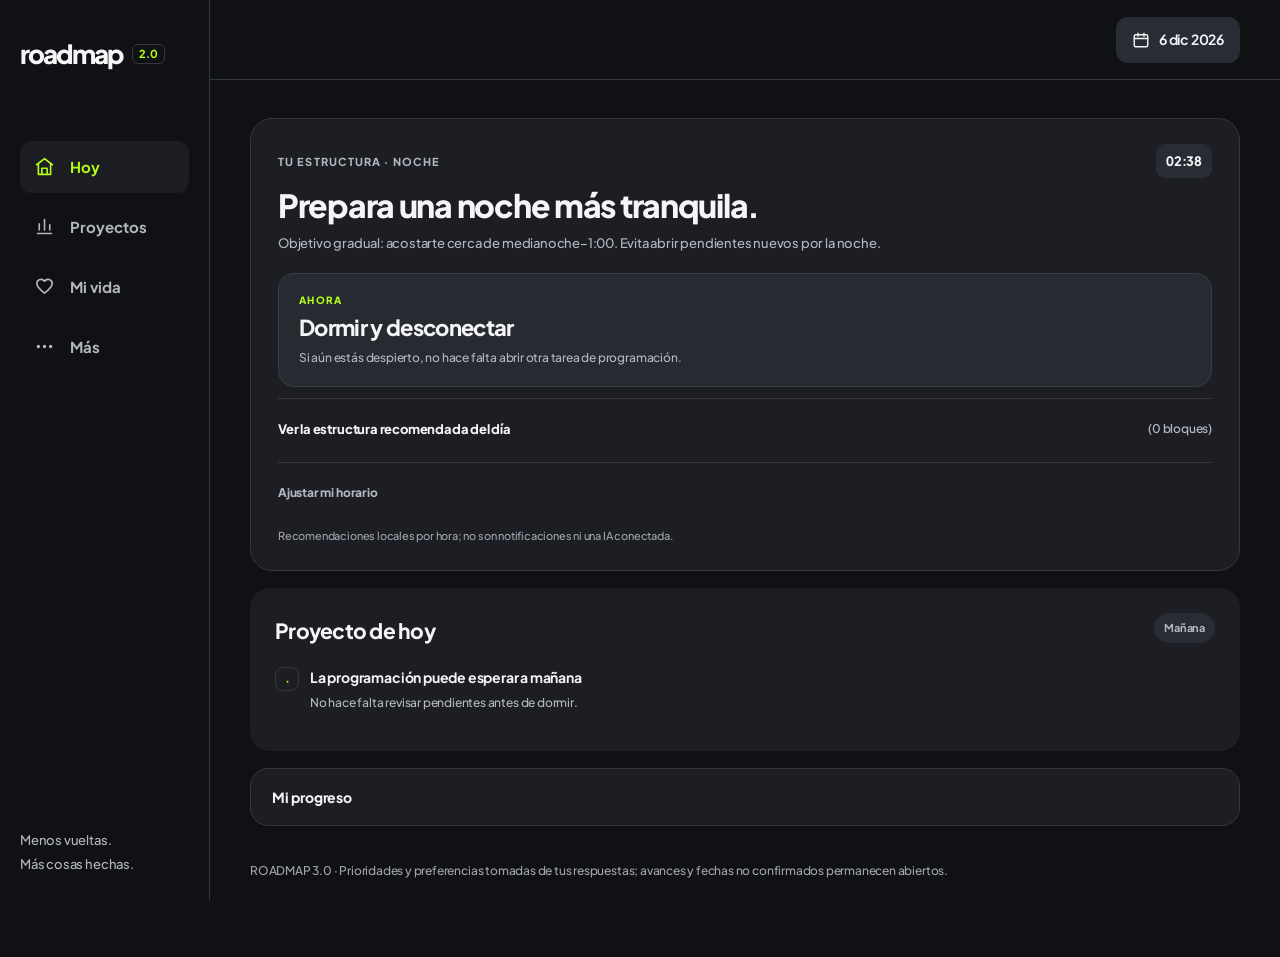
==== index.html @ c28f5650 "ROADMAP: simplificar Hoy a acción actual, un proyecto y progreso plegado" ====
<!doctype html><html lang="es"><head><meta charset="utf-8"><meta name="viewport" content="width=device-width,initial-scale=1,viewport-fit=cover"><meta name="theme-color" content="#101114"><title>ROADMAP · Mi centro de control</title>
<link rel="preconnect" href="https://fonts.googleapis.com"><link rel="preconnect" href="https://fonts.gstatic.com" crossorigin><link href="https://fonts.googleapis.com/css2?family=Plus+Jakarta+Sans:wght@400;500;600;700;800&display=swap" rel="stylesheet"><link rel="stylesheet" href="./roadmap-3.css?v=20261107-copyclean-v1"></head><body><aside class="roadmap-side">
 <div class="sidebrand"><span class="sidebrand-name">roadmap</span><span class="side-version">2.0</span></div>
 <p class="sidesub">Menos ruido. Más avance.</p>
 <nav class="side-nav" aria-label="Navegación principal"><button type="button" data-side-nav="hoy" class="active" aria-current="page"><svg class="roadmap-icon" viewBox="0 0 24 24" fill="none" stroke="currentColor" stroke-width="1.85" stroke-linecap="round" stroke-linejoin="round" aria-hidden="true" focusable="false"><path d="m3 10 9-7 9 7"/><path d="M5 9v12h14V9"/><path d="M9 21v-7h6v7"/></svg><span>Hoy</span></button><button type="button" data-side-nav="proyectos"><svg class="roadmap-icon" viewBox="0 0 24 24" fill="none" stroke="currentColor" stroke-width="1.85" stroke-linecap="round" stroke-linejoin="round" aria-hidden="true" focusable="false"><path d="M4 20h16"/><path d="M6 16V9M12 16V4M18 16v-6" stroke-linecap="round"/></svg><span>Proyectos</span></button><button type="button" data-side-nav="vida"><svg class="roadmap-icon" viewBox="0 0 24 24" fill="none" stroke="currentColor" stroke-width="1.85" stroke-linecap="round" stroke-linejoin="round" aria-hidden="true" focusable="false"><path d="M20.8 8.6c0 4.2-8.8 11-8.8 11s-8.8-6.8-8.8-11a4.8 4.8 0 0 1 8.8-2.6 4.8 4.8 0 0 1 8.8 2.6Z"/></svg><span>Mi vida</span></button><button type="button" data-side-nav="mas"><svg class="roadmap-icon" viewBox="0 0 24 24" fill="none" stroke="currentColor" stroke-width="1.85" stroke-linecap="round" stroke-linejoin="round" aria-hidden="true" focusable="false"><circle cx="5" cy="12" r="1"/><circle cx="12" cy="12" r="1"/><circle cx="19" cy="12" r="1"/></svg><span>Más</span></button></nav><p class="sidefoot">Menos vueltas.<br>Más cosas hechas.</p>
 </aside><main class="shell"><header class="top"><div class="brand"><span class="sidebrand-name">roadmap</span><span class="roadmap-brand-sub">2.0</span></div><span class="pill roadmap-date-pill"><svg class="roadmap-icon" viewBox="0 0 24 24" fill="none" stroke="currentColor" stroke-width="1.85" stroke-linecap="round" stroke-linejoin="round" aria-hidden="true"><rect x="3" y="5" width="18" height="16" rx="2"/><path d="M16 3v4M8 3v4M3 10h18"/></svg><span id="todayDate"></span></span></header><nav class="nav" id="tabs"><button class="active" data-tab="hoy">Hoy</button><button data-tab="semana">Semana</button><button data-tab="proyectos">Proyectos</button><button data-tab="vida">Vida personal</button><button data-tab="revision">Revisión</button><button data-tab="mas">Más</button></nav><section id="hoy">
 <div class="daily-overview hidden" aria-hidden="true"><h2 id="dayHeadline"></h2><p id="dayReason"></p></div>
 <section id="dayCoach" class="day-coach card" aria-label="Siguiente acción y horario recomendado" aria-live="polite">
  <div class="eyebrow">HOY</div>
 </section>
 <article class="card plan-panel home-work">
  <div class="plan-head"><h2>Proyecto de hoy</h2><span class="plan-count" id="workCount">1 tarea</span></div>
  <div id="priorityList"></div>
 </article>
 <div id="careList" class="hidden"></div>
 <details class="home-progress">
  <summary><span>Mi progreso</span></summary>
  <section id="lifeIndicatorsV2" class="rv2-kpis" aria-label="Anillos de progreso"></section>
 </details>
 <div id="quickTasks" class="hidden"></div><div id="stats" class="hidden"></div>
</section><section id="semana" class="hidden"><div class="section"><h2>Esta semana</h2><span class="pill">Plan orientativo, editable</span></div><details class="card weekly-calendar"><summary>Ver fechas de esta semana</summary><div class="weekdays" id="weekDays"></div><p class="mini muted">Fechas de referencia, no citas confirmadas.</p></details><div class="two" ><div class="card"><h3>Metas de la semana</h3><div id="weeklyTasks"></div></div><div class="card"><h3>Agenda base</h3><div class="focus"><h3>Al despertar</h3><p>Elegir 3 prioridades y revisar trabajo</p></div><div class="focus"><h3>Mañana</h3><p>Movimiento, comida y estudio cuando se pueda</p></div><div class="focus"><h3>Mediodía / noche</h3><p>Bloques de trabajo creativo y técnico</p></div><div class="focus"><h3>Domingo</h3><p>Revisión semanal y compras</p></div></div></div></section><section id="proyectos" class="hidden">
 <div class="section roadmap-project-heading">
  <div><h1>Mis proyectos</h1><p>Dos proyectos prioritarios primero; el resto está en espera.</p></div>
  <input id="filter" class="input search" placeholder="Buscar tarea..." aria-label="Buscar en proyectos">
 </div>
 <div id="projects"></div>
 </section><section id="vida" class="hidden">
<header class="screen-heading"><div class="eyebrow">MI VIDA</div><h1>Lo que también importa.</h1><p>Salud, vínculos y metas, sin convertir todo en una lista de obligaciones.</p></header>
<div class="life-simple">
 <article class="card"><span class="life-dot dot-health"></span><h2>Salud</h2><p>Alimentación, movimiento y descanso.</p></article>
 <article class="card"><span class="life-dot dot-connections"></span><h2>Vínculos</h2><p>Momentos con las personas que te importan.</p></article>
 <article class="card"><span class="life-dot dot-goals"></span><h2>Objetivos</h2><p>Escritura, aprendizaje y estabilidad personal.</p></article>
</div>
<div id="lifeCards" class="hidden"></div>
<details class="card life-full"><summary>Ver mi lista completa de hábitos</summary><div id="lifeTasks"></div></details>
</section><section id="mas" class="hidden" aria-label="Más opciones">
  <header class="roadmap-more-head"><div class="eyebrow">MÁS OPCIONES</div><h1>Todo lo demás, cuando lo necesites.</h1><p>Tu semana, notas y respaldo, sin llenar la portada de botones.</p></header>
  <div class="roadmap-more-grid">
    <button type="button" class="roadmap-more-tile" data-side-nav="semana">
      <svg class="roadmap-icon" viewBox="0 0 24 24" fill="none" stroke="currentColor" stroke-width="1.85" stroke-linecap="round" stroke-linejoin="round" aria-hidden="true" focusable="false"><rect x="3" y="5" width="18" height="16" rx="2"/><path d="M16 3v4M8 3v4M3 10h18"/><path d="m9 15 2 2 4-4"/></svg>
      <span><strong>Esta semana</strong><small>Objetivos, calendario y organización semanal</small></span>
      <svg class="roadmap-icon roadmap-more-arrow" viewBox="0 0 24 24" fill="none" stroke="currentColor" stroke-width="1.85" stroke-linecap="round" stroke-linejoin="round" aria-hidden="true"><path d="m9 18 6-6-6-6"/></svg>
    </button>
    <button type="button" class="roadmap-more-tile" data-side-nav="revision">
      <svg class="roadmap-icon" viewBox="0 0 24 24" fill="none" stroke="currentColor" stroke-width="1.85" stroke-linecap="round" stroke-linejoin="round" aria-hidden="true" focusable="false"><rect x="4" y="3" width="16" height="18" rx="2"/><path d="M8 8h8M8 12h8M8 16h5"/></svg>
      <span><strong>Revisión y respaldo</strong><small>Notas, reporte y copia de tus avances</small></span>
      <svg class="roadmap-icon roadmap-more-arrow" viewBox="0 0 24 24" fill="none" stroke="currentColor" stroke-width="1.85" stroke-linecap="round" stroke-linejoin="round" aria-hidden="true"><path d="m9 18 6-6-6-6"/></svg>
    </button>
  </div>
 <details class="card checkin-panel roadmap-routine" aria-labelledby="routineTitle"><summary><svg class="roadmap-icon" viewBox="0 0 24 24" fill="none" stroke="currentColor" stroke-width="1.85" stroke-linecap="round" stroke-linejoin="round" aria-hidden="true" focusable="false"><rect x="3" y="5" width="18" height="16" rx="2"/><path d="M16 3v4M8 3v4M3 10h18"/><path d="m9 15 2 2 4-4"/></svg><span>Tu guía diaria</span><small>Ver más</small></summary><div class="roadmap-routine-content">
  <div class="eyebrow">UN RITMO QUE SÍ SE PUEDA SOSTENER</div>
  <h2 id="routineTitle" >Primero tú. Después los proyectos.</h2>
  <div class="routine-line"><strong>Al comenzar el día</strong><span>Desayunar y hacer algo de movimiento antes de abrir la computadora.</span></div>
  <div class="routine-line"><strong>Durante el día</strong><span>Avanzar en una o dos tareas importantes y asegurar la siguiente comida.</span></div>
  <div class="routine-line"><strong>Antes de dormir</strong><span>Leer un poco, preparar el día siguiente y desconectarte.</span></div>
  <p class="micro-status">Si te levantaste tarde, ajustamos el plan. No necesitas compensar todas las horas perdidas.</p>
 </div></details></section><section id="revision" class="hidden"><div class="section"><h2>Revisión y ajustes</h2></div><div class="two"><div class="card"><h3>Check-in diario</h3><p class="mini muted">Anota qué avanzó, qué se bloqueó y qué cambia mañana. Puedes copiar el resumen y pegarlo en ChatGPT para replanear.</p><textarea id="dailyNote" class="input textarea" placeholder="Hoy avancé... / Mañana necesito..." aria-label="Nota diaria"></textarea><div class="review-actions"><button class="btn" id="copy">Copiar reporte</button><button class="btn alt" id="export">Exportar respaldo JSON</button><button class="btn ghost" id="importBackup" type="button">Importar respaldo</button><input id="backupFile" type="file" accept=".json,application/json" hidden></div><p id="copyStatus" class="mini muted" role="status"></p><p id="backupStatus" class="mini muted" role="status"></p></div><div class="card"><h3>Cómo trabajaremos</h3><p class="mini">Diario: tres prioridades. Cada 3 días: preguntas de seguimiento (cuando conversemos). Domingo: revisión semanal. Cada 15 días: revisar metas grandes.</p><div class="note">Este archivo guarda tus checks y notas en el navegador del dispositivo. No sincroniza automáticamente con ChatGPT ni con otros equipos.</div></div></div><details class="card"><summary>Notas históricas y datos por aclarar</summary><p class="mini muted">Estas notas son referencias, no tareas terminadas.</p><div id="unknowns"></div></details><div class="section"><h2>Datos y privacidad</h2></div><div class="card"><p class="mini">Si publicas este HTML en GitHub Pages, el código y las tareas iniciales pueden ser públicos. No coloques montos privados, datos de clientes ni contraseñas en el archivo publicado. Las notas locales se quedan en este navegador, salvo que las exportes o compartas.</p><button class="btn ghost" id="reset">Borrar mis checks y notas locales</button></div></section><div class="footer">ROADMAP 3.0 · Prioridades y preferencias tomadas de tus respuestas; avances y fechas no confirmados permanecen abiertos.</div></main><nav class="roadmap-bottom" aria-label="Navegación móvil"><button type="button" data-side-nav="hoy" class="active" aria-current="page"><svg class="roadmap-icon" viewBox="0 0 24 24" fill="none" stroke="currentColor" stroke-width="1.85" stroke-linecap="round" stroke-linejoin="round" aria-hidden="true" focusable="false"><path d="m3 10 9-7 9 7"/><path d="M5 9v12h14V9"/><path d="M9 21v-7h6v7"/></svg><span>Hoy</span></button><button type="button" data-side-nav="proyectos"><svg class="roadmap-icon" viewBox="0 0 24 24" fill="none" stroke="currentColor" stroke-width="1.85" stroke-linecap="round" stroke-linejoin="round" aria-hidden="true" focusable="false"><path d="M4 20h16"/><path d="M6 16V9M12 16V4M18 16v-6" stroke-linecap="round"/></svg><span>Proyectos</span></button><button type="button" data-side-nav="vida"><svg class="roadmap-icon" viewBox="0 0 24 24" fill="none" stroke="currentColor" stroke-width="1.85" stroke-linecap="round" stroke-linejoin="round" aria-hidden="true" focusable="false"><path d="M20.8 8.6c0 4.2-8.8 11-8.8 11s-8.8-6.8-8.8-11a4.8 4.8 0 0 1 8.8-2.6 4.8 4.8 0 0 1 8.8 2.6Z"/></svg><span>Mi vida</span></button><button type="button" data-side-nav="mas"><svg class="roadmap-icon" viewBox="0 0 24 24" fill="none" stroke="currentColor" stroke-width="1.85" stroke-linecap="round" stroke-linejoin="round" aria-hidden="true" focusable="false"><circle cx="5" cy="12" r="1"/><circle cx="12" cy="12" r="1"/><circle cx="19" cy="12" r="1"/></svg><span>Más</span></button></nav><script src="./roadmap-3.js?v=20261107-copyclean-v1"></script></body></html>
---- roadmap-3.css ----
/* ROADMAP 3.0 — único sistema visual.
   Basado en los componentes y tokens de Denbou 2.0.
   2026-11-07. Sin dependencias de estilos históricos. */
:root{
 color-scheme:dark;
 --font:'Plus Jakarta Sans',-apple-system,BlinkMacSystemFont,'Segoe UI',sans-serif;
 --bg:#101114;--surface:#1C1E24;--surface-alt:#252831;--ink:#F5F5F7;
 --muted:#B5B7C0;--faint:#A0A3AD;--border:#353740;
 --accent:#B3FE15;--accent-wash:#222A19;--danger:#FF7590;
 --info:#42D7ED;--warm:#FFBD6B;
 --radius-sm:12px;--radius-card:20px;--radius-dialog:24px;
 --ease:cubic-bezier(.22,1,.36,1);
 --fast:160ms;--normal:220ms;
}
*,*::before,*::after{box-sizing:border-box}
html{min-width:320px;background:var(--bg);color:var(--ink);scroll-behavior:smooth}
body{margin:0;min-height:100dvh;display:grid;grid-template-columns:210px minmax(0,1fr);
 background:var(--bg);font:500 16px/1.55 var(--font);letter-spacing:-.012em}
button,input,textarea,select{font:inherit}
button{cursor:pointer}
h1,h2,h3,h4{color:var(--ink);letter-spacing:-.035em;line-height:1.27;margin:0}
h1{line-height:1.12}
p{color:var(--muted);margin:0}
small{line-height:1.55}
a{color:var(--accent)}
::selection{color:#101114;background:var(--accent)}
button:focus-visible,input:focus-visible,textarea:focus-visible,summary:focus-visible,a:focus-visible,select:focus-visible{
 outline:3px solid var(--info);outline-offset:3px
}
input,textarea{caret-color:var(--accent)}
.hidden{display:none!important}
.muted{color:var(--muted)}
.mini{font-size:13px;line-height:1.65}
.eyebrow{font-size:11px;font-weight:750;letter-spacing:.1em;text-transform:uppercase;color:var(--muted)}
.roadmap-icon{display:inline-block;flex:none;width:21px;height:21px;stroke:currentColor;vertical-align:middle}
.card,.rv2-portfolio,.rv3-life-shell{background:var(--surface);border-radius:var(--radius-card);border:1px solid transparent;box-shadow:none}
.card{padding:24px}
.nav{display:none}
.tag,.pill,.plan-count{display:inline-flex;align-items:center;gap:6px;border:0;border-radius:99px;padding:6px 10px;
 background:#292C34;color:var(--muted);font-size:11px;font-weight:700}
.section{margin:30px 0 15px;display:flex;justify-content:space-between;align-items:center;gap:16px}
.section h2{font-size:23px;font-weight:750}
.btn{display:inline-flex;justify-content:center;align-items:center;min-height:48px;min-width:44px;
 gap:8px;background:#292C34;color:var(--ink);border:1px solid transparent;
 border-radius:var(--radius-sm);font-size:14px;font-weight:750;padding:12px 17px;
 transition:background var(--fast) var(--ease)}
.btn:hover,.btn.alt:hover,.btn.ghost:hover{background:#363A43}
.btn.alt,.btn.ghost{background:#292C34;color:var(--ink);border-color:var(--border)}
.btn.primary{background:var(--accent);color:#101509}
.btn.primary:hover{background:#C1FF45}
.input{background:#15171B;color:var(--ink);width:100%;min-height:48px;border:1px solid var(--border);
 border-radius:var(--radius-sm);padding:11px 13px;font-size:16px}
.input::placeholder{color:var(--faint)}
textarea.input{min-height:108px;resize:vertical}
details>summary{cursor:pointer}
details>summary::marker{color:var(--muted)}
details[open]>summary{margin-bottom:12px}
/* Denbou shell */
.roadmap-side{position:sticky;top:0;height:100dvh;display:flex;flex-direction:column;
 padding:40px 20px 24px;border-right:1px solid var(--border);background:var(--bg);z-index:4}
.sidebrand{display:flex;align-items:center;gap:9px;white-space:nowrap;font-size:26px;line-height:1.1}
.sidebrand-name{font-weight:800;letter-spacing:-.075em;text-transform:lowercase}
.side-version,.roadmap-brand-sub{font-size:11px;font-weight:750;letter-spacing:0;color:var(--accent);
 border:1px solid var(--border);border-radius:6px;padding:3px 6px}
.sidesub{display:none}
.side-nav{display:grid;gap:8px;margin-top:72px}
.side-nav button{display:flex;align-items:center;gap:15px;width:100%;min-height:52px;border:0;border-radius:12px;
 padding:12px 14px;text-align:left;color:var(--muted);background:transparent;font-weight:700;font-size:15px}
.side-nav button.active,.side-nav button[aria-current=page]{background:var(--surface);color:var(--accent)}
.side-nav button:hover:not(.active){background:#22252B;color:var(--ink)}
.side-nav .roadmap-icon{width:21px;height:21px}
.sidefoot{margin-top:auto;font-size:13px;line-height:1.85;color:var(--muted)}
.shell{min-width:0;width:100%;max-width:1300px;margin:0 auto;padding:40px 40px 76px}
.top{display:flex;align-items:center;justify-content:flex-end;height:80px;
 margin:-40px -40px 38px;padding:14px 40px;border-bottom:1px solid var(--border)}
.top .brand{display:none}
.roadmap-date-pill{display:inline-flex;align-items:center;gap:9px;min-height:46px;
 border-radius:12px;padding:10px 16px;background:#292C34;color:var(--ink);font-size:14px;font-weight:650}
.roadmap-date-pill .roadmap-icon{width:18px;height:18px}
.roadmap-bottom{display:none}
/* Screens */
.daily-overview,.screen-heading,.roadmap-more-head{margin:0 0 23px}
.daily-overview h2,.screen-heading h1,.roadmap-project-heading h1,.roadmap-more-head h1{
 font-size:clamp(32px,3.4vw,46px);font-weight:800;letter-spacing:-.05em;margin:7px 0 8px}
.daily-overview p,.screen-heading p,.roadmap-project-heading p,.roadmap-more-head p{
 font-size:14px;line-height:1.65;max-width:65ch}
.daily-grid{display:grid;grid-template-columns:repeat(2,minmax(0,1fr));gap:18px;align-items:start}
.plan-panel{min-width:0;padding:24px}
.plan-head{display:flex;align-items:flex-start;justify-content:space-between;gap:10px;margin-bottom:8px}
.plan-head h2{font-size:21px;font-weight:750;margin-top:5px}
.plan-count{white-space:nowrap}
.task{display:flex;gap:12px;align-items:flex-start;padding:15px 0;border-bottom:1px solid var(--border)}
.task:last-child{border-bottom:0}
.task input{width:24px;height:24px;min-width:24px;accent-color:var(--accent);margin:2px 0 0;cursor:pointer}
.task span{min-width:0}
.task b{display:block;color:var(--ink);font-size:14px;font-weight:690;line-height:1.45}
.task small{display:block;margin-top:4px;font-size:12px;color:var(--muted)}
.task.done b{color:var(--faint);text-decoration:line-through}
.plan-plain{display:flex;gap:11px;padding:14px 0;border-bottom:1px solid var(--border)}
.plan-plain:last-child{border-bottom:0}
.plan-symbol{width:24px;height:24px;display:grid;place-items:center;flex:none;
 border:1px solid var(--border);border-radius:8px;color:var(--accent)}
.plan-plain b{display:block;color:var(--ink);font-size:14px}
.plan-plain small{display:block;font-size:12px;color:var(--muted);margin-top:5px}
.more-priorities{border-top:1px solid var(--border);padding-top:7px;margin-top:5px}
.more-priorities>summary{min-height:44px;display:flex;align-items:center;color:var(--accent);font-size:13px;font-weight:700}
.more-priorities[open]>.task{padding-inline:10px}
/* Fitness: original Denbou 240px circles 102/75/48 radii */
#lifeIndicatorsV2{margin-bottom:22px}
.rv3-life-shell{padding:28px 28px 18px;border-radius:24px}
.rv3-life-heading{display:flex;align-items:flex-start;justify-content:space-between;gap:22px}
.rv3-life-heading h2{font-size:clamp(23px,2.5vw,30px);margin:6px 0}
.rv3-life-heading p{font-size:13px;max-width:520px}
.rv3-kicker{font-size:11px;color:var(--muted);font-weight:750;letter-spacing:.12em}
.rv3-soft-label{border-radius:99px;padding:7px 11px;font-size:11px;color:var(--accent);background:var(--accent-wash);white-space:nowrap}
.rv3-life-main{display:grid;grid-template-columns:minmax(0,265px) 1fr;gap:34px;align-items:center;margin-top:10px}
.rv3-rings-figure{display:grid;place-items:center}
.rv3-rings-figure svg{display:block;width:min(100%,260px);height:auto;overflow:visible;filter:drop-shadow(0 2px 8px rgb(0 0 0 / .12))}
.rv3-ring-track,.rv3-ring-progress{fill:none;stroke-width:19}
.rv3-ring-track{opacity:.12}
.rv3-ring-progress{stroke-linecap:round;transform:rotate(-90deg);transform-origin:120px 120px;
 animation:ring-draw 600ms var(--ease) both}
@keyframes ring-draw{from{stroke-dashoffset:var(--ring-length)}}
.rv3-svg-label{font-size:12px;font-weight:800;letter-spacing:.12em;fill:var(--ink)}
.rv3-svg-sub{font-size:9px;fill:var(--muted);font-weight:650}
.rv3-metrics{display:grid}
.rv3-metric{background:transparent;border:0;border-bottom:1px solid var(--border);width:100%;
 min-height:64px;display:flex;align-items:center;gap:12px;padding:12px 9px;color:var(--ink);text-align:left}
.rv3-metric:last-child{border-bottom:0}
.rv3-metric:hover,.rv3-metric.is-selected{background:#25282D;border-radius:10px}
.rv3-metric-dot{width:9px;height:9px;flex:none;border-radius:50%;background:var(--ring-color)}
.rv3-metric-copy{flex:1;min-width:0;display:grid;gap:3px}
.rv3-metric-copy strong{font-size:15px;color:var(--ink)}
.rv3-metric-copy small{font-size:12px;color:var(--muted)}
.rv3-metric-value{font-size:25px;font-weight:750;letter-spacing:-.03em;font-variant-numeric:tabular-nums}
.rv3-metric-caret,.rv3-roadmap-arrow{display:inline-flex;align-items:center;justify-content:center;color:var(--muted);transition:transform var(--fast) var(--ease)}
.rv3-metric.is-selected .rv3-metric-caret,.rv3-roadmap-stage[open] .rv3-roadmap-arrow{transform:rotate(180deg)}
.rv3-metric-caret .roadmap-icon{width:16px;height:16px}
.rv3-indicator-detail{border-top:1px solid var(--border);margin-top:13px;padding-top:18px}
.rv3-indicator-detail[hidden]{display:none!important}
.rv3-indicator-detail h4{font-size:17px;margin:0 0 6px}
.rv3-indicator-detail p{font-size:13px;line-height:1.6;margin-bottom:12px}
.rv3-check{display:flex;align-items:flex-start;gap:10px;padding:12px 3px;border-top:1px solid var(--border);cursor:pointer}
.rv3-check input{width:24px;height:24px;accent-color:var(--accent);margin:0;flex:none}
.rv3-check b{display:block;color:var(--ink);font-size:13px}
.rv3-check small{display:block;color:var(--muted);font-size:12px;margin-top:4px}
.rv3-open-projects{display:inline-flex;align-items:center;gap:7px;min-height:48px;padding:12px 16px;color:var(--ink);
 border:0;border-radius:12px;background:#292C34;font-size:13px;font-weight:700}
.rv3-open-projects .roadmap-icon{width:17px;height:17px}
.rv3-ring-note{color:var(--faint);font-size:11px;border-top:1px solid var(--border);padding-top:12px;margin-top:12px;line-height:1.6}
/* Proyectos */
.roadmap-project-heading{display:flex;align-items:flex-end;justify-content:space-between;gap:24px;margin-bottom:20px}
.roadmap-project-heading>div{flex:1;min-width:0}
.search{width:245px;max-width:100%;background:var(--surface);border:1px solid var(--border);font-size:14px}
.rv2-portfolio{padding:25px;margin:0 0 24px;border-radius:24px}
.rv2-portfolio-head{display:flex;align-items:flex-start;justify-content:space-between;gap:20px;margin-bottom:15px}
.rv2-portfolio h3{font-size:23px;font-weight:740;margin-top:5px}
.rv2-portfolio p{font-size:13px;margin-top:6px}
.rv2-global{min-width:90px;text-align:right}
.rv2-global strong{font-size:39px;line-height:1;font-weight:800;color:var(--accent);font-variant-numeric:tabular-nums}
.rv2-global small{display:block;font-size:11px;color:var(--muted);margin-top:6px}
.rv2-bar,.bar{height:10px;background:#393E48;border-radius:99px;overflow:hidden;position:relative}
.rv2-bar>span,.fill{display:block;height:100%;width:0;background:var(--accent);border-radius:inherit;transition:width var(--normal) var(--ease)}
.rv2-bar-small{height:7px}
.rv2-portfolio-split{display:grid;grid-template-columns:repeat(2,minmax(0,1fr));gap:18px;margin-top:19px}
.rv2-portfolio-row{display:flex;align-items:center;justify-content:space-between;gap:10px;font-size:12px;margin:0 0 8px}
.rv2-portfolio-row b{font-size:13px;color:var(--ink)}
.rv2-portfolio-row small{display:block;color:var(--muted);font-size:11px;margin-top:4px}
.rv2-portfolio-row strong{font-size:17px;color:var(--accent);font-variant-numeric:tabular-nums}
.rv2-footnote{font-size:11px!important;color:var(--faint)!important;margin-top:15px!important;line-height:1.65}
#projects{display:grid;grid-template-columns:repeat(2,minmax(0,1fr));align-items:start;gap:16px}
.rv2-project{min-width:0;padding:24px;margin:0;align-self:start}
.rv3-roadmap-integrated{grid-column:1/-1}
.rv2-project-head{display:flex;align-items:flex-start;justify-content:space-between;gap:16px;margin-bottom:14px}
.rv2-project-head h3{font-size:23px;font-weight:760;letter-spacing:-.04em;margin:5px 0}
.rv2-project-head p{font-size:13px;line-height:1.6}
.rv2-percent{color:var(--accent);font-size:29px;font-weight:800;letter-spacing:-.04em;font-variant-numeric:tabular-nums}
.rv2-counter,.rv3-roadmap-disclaimer,.rv3-roadmap-feedback{font-size:12px;color:var(--muted);margin:10px 0}
.rv2-reference,.rv2-next,.note{border-radius:12px;background:#292C34;color:var(--ink-light);padding:13px 14px;font-size:12px;margin:12px 0}
.rv2-next{display:grid;gap:5px}
.rv2-next strong{color:var(--ink);font-size:12px}
.rv2-next p{font-size:12px}
.rv2-stages,.rv3-roadmap-list,.rv3-roadmap-old{border-top:1px solid var(--border);margin-top:16px;padding-top:13px}
.rv2-stages>summary,.rv3-roadmap-list>summary,.rv3-roadmap-old>summary,.rv3-roadmap-advanced>summary{display:block;color:var(--ink);
 font-size:13px;font-weight:700;min-height:42px;padding:9px 0}
.rv2-stage-grid,.rv3-roadmap-stage-grid{display:grid;gap:10px;margin-top:10px}
.rv2-stage,.rv3-roadmap-stage{background:#262931;border:1px solid var(--border);border-radius:13px;padding:13px}
.rv2-stage>summary,.rv3-roadmap-stage>summary{display:flex;gap:10px;align-items:center;justify-content:space-between;list-style:none;min-height:42px}
.rv2-stage>summary::-webkit-details-marker,.rv3-roadmap-stage>summary::-webkit-details-marker{display:none}
.rv2-stage>summary span{flex:1;min-width:0}
.rv2-stage>summary b{display:block;color:var(--ink);font-size:13px}
.rv2-stage>summary small{display:block;color:var(--muted);font-size:11px;margin-top:3px}
.rv2-stage>summary strong{color:var(--accent);font-size:15px}
.rv2-stage>.rv2-bar{margin-top:11px}
.rv2-stage-tasks{margin-top:8px}
.rv2-stage-tasks .task{padding:12px 0}
.rv2-stage-tasks .task b{font-size:12px}
.rv2-stage-tasks .task small{font-size:11px}
.archived-projects{grid-column:1/-1;margin-top:7px;border-top:1px solid var(--border);padding-top:15px}
.archived-projects>summary{font-size:15px;font-weight:700;color:var(--muted);padding:12px 0;min-height:48px}
.archived-project-grid{display:grid;grid-template-columns:repeat(2,minmax(0,1fr));gap:16px;padding:15px 0}
.rv3-roadmap-list{margin-top:18px}
.rv3-workstream{background:#25282E;border:1px solid var(--border);border-radius:14px;padding:15px 16px}
.rv3-workstream>summary{display:flex;align-items:center;justify-content:space-between;gap:14px;min-height:43px;list-style:none;font-size:15px;font-weight:750}
.rv3-workstream>summary::-webkit-details-marker{display:none}
.rv3-workstream>summary strong{font-size:19px;color:var(--accent);font-variant-numeric:tabular-nums}
.rv3-workstream>.rv2-bar{margin-top:10px}
.rv3-workstream-detail{display:grid;gap:10px;padding-top:12px}
.rv3-roadmap-stage{background:#1C1E24}
.rv3-roadmap-stage-name{flex:1;min-width:0;display:grid;gap:3px}
.rv3-roadmap-stage-name b{font-size:13px;color:var(--ink)}
.rv3-roadmap-stage-name small{font-size:11px;color:var(--muted)}
.rv3-roadmap-stage>summary>strong{color:var(--accent);font-size:16px;font-variant-numeric:tabular-nums}
.rv3-roadmap-ord{width:31px;height:31px;flex:none;border-radius:9px;background:#29331D;color:var(--accent);
 display:grid;place-items:center;font-size:11px;font-weight:750}
.rv3-roadmap-arrow .roadmap-icon{width:17px;height:17px}
.rv3-roadmap-stage-progress{margin-top:11px}
.rv3-roadmap-stage-body{border-top:1px solid var(--border);margin-top:12px;padding-top:11px}
.rv3-roadmap-stage-body>p{font-size:12px;margin:0 0 10px}
.rv3-roadmap-task{border-top:1px solid var(--border);padding:13px 0 9px}
.rv3-roadmap-task:first-of-type{border-top:0}
.rv3-roadmap-task-row{display:flex;align-items:center;justify-content:space-between;gap:12px}
.rv3-roadmap-task-row label{font-size:13px;line-height:1.5;cursor:pointer;flex:1}
.rv3-roadmap-task-row strong{font-size:13px;color:var(--accent);font-variant-numeric:tabular-nums}
.rv3-roadmap-task input[type=range]{display:block;width:100%;height:24px;appearance:none;-webkit-appearance:none;
 border:0;background:transparent;cursor:pointer;touch-action:pan-y;accent-color:var(--accent);margin:9px 0 2px}
.rv3-roadmap-task input[type=range]::-webkit-slider-runnable-track{height:8px;background:linear-gradient(to right,var(--accent) var(--pct,0%),#3E4349 var(--pct,0%));border-radius:99px}
.rv3-roadmap-task input[type=range]::-moz-range-track{height:8px;background:#3E4349;border-radius:99px}
.rv3-roadmap-task input[type=range]::-moz-range-progress{height:8px;background:var(--accent);border-radius:99px}
.rv3-roadmap-task input[type=range]::-webkit-slider-thumb{appearance:none;-webkit-appearance:none;width:23px;height:23px;margin-top:-7px;border:3px solid var(--accent);
 border-radius:50%;background:var(--ink);box-shadow:0 2px 7px #0005}
.rv3-roadmap-task input[type=range]::-moz-range-thumb{width:20px;height:20px;border:3px solid var(--accent);border-radius:50%;background:var(--ink)}
.rv3-roadmap-range-caption{display:flex;justify-content:space-between;font-size:10px;color:var(--faint)}
.rv3-roadmap-actions{display:flex;flex-wrap:wrap;gap:9px;margin:11px 0}
.rv3-roadmap-advanced{border-top:1px solid var(--border);padding-top:7px;margin-top:15px}
.rv3-roadmap-feedback{margin-top:9px}
.rv3-roadmap-old>p{font-size:12px;margin:9px 0}
.rv3-old-project{border:1px solid var(--border);border-radius:12px;padding:13px;margin:10px 0}
.rv3-old-project>summary{color:var(--muted);font-weight:700;font-size:12px}
.rv3-old-project .rv2-stage-grid{margin-top:10px}
/* Mi vida */
.life-simple{display:grid;grid-template-columns:repeat(3,minmax(0,1fr));gap:16px}
.life-simple .card{padding:22px}
.life-simple h2{font-size:18px;margin:8px 0}
.life-simple p{font-size:13px}
.life-dot{display:block;width:10px;height:10px;border-radius:50%}
.dot-health{background:var(--accent)}
.dot-connections{background:var(--info)}
.dot-goals{background:var(--danger)}
.life-full{margin-top:18px}
.life-full>summary{color:var(--accent);font-size:14px;min-height:44px;font-weight:700}
.life-full #lifeTasks{padding-top:10px}
/* Más, semana y revisión */
.roadmap-more-grid{display:grid;grid-template-columns:repeat(2,minmax(0,1fr));gap:16px}
.roadmap-more-tile{display:flex;align-items:center;gap:16px;text-align:left;background:var(--surface);color:var(--ink);
 border:1px solid transparent;border-radius:20px;padding:22px;min-height:110px}
.roadmap-more-tile:hover{background:#252930}
.roadmap-more-tile>.roadmap-icon{color:var(--accent);width:26px;height:26px}
.roadmap-more-tile>span:nth-child(2){flex:1;min-width:0;display:grid;gap:5px}
.roadmap-more-tile strong{font-size:15px;color:var(--ink)}
.roadmap-more-tile small{font-size:12px;color:var(--muted)}
.roadmap-more-arrow{width:20px!important;height:20px!important;color:var(--muted)!important}
.roadmap-routine{margin-top:17px;padding:0;overflow:hidden}
.roadmap-routine>summary{list-style:none;display:flex;gap:13px;align-items:center;padding:17px 23px;min-height:62px;color:var(--ink);font-size:14px;font-weight:700}
.roadmap-routine>summary::-webkit-details-marker{display:none}
.roadmap-routine>summary .roadmap-icon{color:var(--accent)}
.roadmap-routine>summary small{margin-left:auto;color:var(--muted);font-size:12px}
.roadmap-routine-content{border-top:1px solid var(--border);padding:18px 23px}
.roadmap-routine-content h2{font-size:17px;margin:7px 0 12px}
.routine-line{display:flex;gap:16px;padding:13px 0;border-bottom:1px solid var(--border)}
.routine-line strong{font-size:13px;color:var(--ink);min-width:135px}
.routine-line span{font-size:13px;color:var(--muted)}
.routine-line:last-of-type{border:0}
.micro-status{margin-top:13px;color:var(--muted);font-size:12px}
.weekly-calendar{margin-bottom:15px}
.weekly-calendar>summary{color:var(--muted);font-size:14px;min-height:44px;font-weight:700}
.weekdays{display:grid;grid-template-columns:repeat(7,minmax(0,1fr));gap:9px;margin:15px 0 10px}
.day{padding:12px 7px;text-align:center;background:#25282E;border:1px solid var(--border);border-radius:12px;font-size:12px;color:var(--muted)}
.day strong{display:block;color:var(--ink);font-size:16px;margin:5px 0}
.two{display:grid;grid-template-columns:1.15fr 1fr;gap:16px}
.two h3{font-size:19px;margin:0 0 10px}
.focus{border-left:3px solid var(--accent);padding-left:12px;margin:15px 0}
.focus h3{font-size:14px;margin:0 0 4px}
.focus p{font-size:13px}
.review-actions{display:flex;gap:9px;flex-wrap:wrap;margin-top:13px}
.checkline{display:flex;align-items:center;gap:9px;padding:8px 0;font-size:13px}
.footer{color:var(--faint);font-size:12px;line-height:1.6;margin-top:35px}
/* Breakpoints match Denbou layout instead of stacking patches */
@media(max-width:1120px){
 .shell{padding:32px 24px 68px}
 .top{margin:-32px -24px 30px;padding:12px 24px}
 .daily-grid{grid-template-columns:1fr}
 .life-simple{grid-template-columns:repeat(3,minmax(0,1fr))}
 .rv3-life-main{gap:18px}
}
@media(max-width:900px) and (min-width:781px){
 body{grid-template-columns:180px minmax(0,1fr)}
 .roadmap-side{padding:35px 12px 23px}
 .side-nav{margin-top:56px}
 #projects,.archived-project-grid{grid-template-columns:1fr}
 .rv3-life-main{grid-template-columns:minmax(0,210px) 1fr}
}
@media(max-width:780px){
 body{display:block}
 .roadmap-side{display:none}
 .shell{padding:27px 20px calc(112px + env(safe-area-inset-bottom,0px))}
 .top{height:72px;justify-content:space-between;margin:-27px -20px 26px;padding:12px 20px}
 .top .brand{display:inline-flex;align-items:center;gap:8px;color:var(--ink);font-size:22px;font-weight:800;letter-spacing:-.06em}
 .roadmap-brand-sub{font-size:10px}
 .roadmap-date-pill{font-size:12px;padding:9px 11px;min-height:42px}
 .daily-overview h2,.screen-heading h1,.roadmap-project-heading h1,.roadmap-more-head h1{font-size:33px}
 .daily-grid{grid-template-columns:1fr;gap:12px}
 .plan-panel,.card,.rv2-portfolio{padding:19px}
 .rv3-life-shell{padding:21px 19px 16px}
 .rv3-life-main{grid-template-columns:1fr;gap:8px}
 .rv3-rings-figure svg{width:min(100%,205px)}
 .rv3-metric{min-height:55px;padding:10px 6px}
 .rv3-metric-value{font-size:21px}
 .rv3-soft-label{display:none}
 .roadmap-project-heading{display:block}
 .roadmap-project-heading .search{display:block;margin-top:16px;width:100%;max-width:none;font-size:16px}
 .rv2-portfolio-head{gap:10px}
 .rv2-global{min-width:80px}
 .rv2-global strong{font-size:33px}
 .rv2-portfolio-split{grid-template-columns:1fr;gap:14px}
 #projects,.archived-project-grid{grid-template-columns:1fr;gap:12px}
 .rv2-project,.rv3-roadmap-integrated{padding:19px!important}
 .rv3-roadmap-stage{padding:12px}
 .rv3-workstream{padding:13px}
 .rv3-roadmap-task-row label{font-size:12px}
 .rv3-roadmap-stage-name b{font-size:12px}
 .rv3-roadmap-stage>summary>strong{font-size:14px}
 .rv3-roadmap-ord{width:28px;height:28px}
 .life-simple{grid-template-columns:1fr}
 .life-simple .card{padding:18px}
 .roadmap-more-grid,.two{grid-template-columns:1fr;gap:12px}
 .roadmap-more-tile{min-height:96px;padding:18px}
 .roadmap-routine>summary{padding:15px 20px}
 .roadmap-routine-content{padding:18px 20px}
 .weekdays{grid-template-columns:repeat(4,minmax(0,1fr))}
 .roadmap-bottom{position:fixed;bottom:0;left:0;right:0;width:100%;display:grid;
  grid-template-columns:repeat(4,minmax(0,1fr));gap:0;z-index:50;
  background:rgb(25 27 32 / .97);border-top:1px solid var(--border);
  padding:8px 12px calc(8px + env(safe-area-inset-bottom,0px))}
 .roadmap-bottom button{display:grid;justify-items:center;align-content:center;gap:4px;
  min-height:56px;border:0;border-radius:12px;background:transparent;
  color:var(--muted);font-size:11px;font-weight:700}
 .roadmap-bottom button.active,.roadmap-bottom button[aria-current=page]{background:#282F20;color:var(--accent)}
 .roadmap-bottom button .roadmap-icon{width:23px;height:23px}
}
@media(max-width:375px){
 .shell{padding-inline:16px}
 .top{margin-inline:-16px;padding-inline:16px}
 .top .brand{font-size:20px}
 .top .roadmap-date-pill{font-size:11px}
 .rv3-life-shell{padding:18px 16px}
 .rv3-rings-figure svg{width:184px}
 .roadmap-bottom{padding-inline:7px}
 .roadmap-bottom button{font-size:10px}
}
@media(prefers-reduced-motion:reduce){
 html{scroll-behavior:auto}
 *,*::before,*::after{animation-duration:.01ms!important;transition-duration:0ms!important;scroll-behavior:auto!important}
}


/* ROADMAP_COACH_TIME_CSS · One decision now, full timeline only on demand. */
.day-coach{margin-bottom:17px;padding:25px 27px;border:1px solid #353740;background:#1C1E24;border-radius:22px}
.coach-head{display:flex;align-items:center;justify-content:space-between;gap:12px;margin-bottom:7px}
.coach-clock{padding:7px 10px;background:#292C34;border-radius:9px;color:#F5F5F7;font-size:13px;font-weight:750;font-variant-numeric:tabular-nums}
.day-coach h2{font-size:clamp(23px,2.6vw,32px);line-height:1.2;letter-spacing:-.04em;font-weight:790;margin:8px 0 8px}
.day-coach .coach-caption{color:#B5B7C0;font-size:13px;line-height:1.65;max-width:75ch}
.coach-next{background:#262A31;border:1px solid #373C45;border-radius:16px;padding:19px 20px;margin:19px 0 11px;display:grid;gap:5px}
.coach-next>span{font-size:10px;font-weight:800;letter-spacing:.13em;color:#B3FE15}
.coach-next>strong{font-size:clamp(17px,2.2vw,22px);font-weight:760;letter-spacing:-.03em;line-height:1.35;color:#F5F5F7}
.coach-next>small{font-size:12px;color:#B5B7C0;line-height:1.6}
.coach-wake{display:flex;justify-content:space-between;align-items:center;gap:12px;padding:13px 0;margin-top:5px}
.coach-wake>span{font-size:13px;color:#D3D4DA}
.coach-wake>div,.coach-shift-choices{display:flex;gap:8px;flex-wrap:wrap}
.coach-wake button,.coach-shift-choices button{border:1px solid #424751;border-radius:10px;min-height:42px;background:#292C34;color:#F5F5F7;font-size:12px;font-weight:740;padding:9px 13px}
.coach-wake button:first-child,.coach-shift-choices button[aria-pressed=true]{border-color:#B3FE15;background:#26321B;color:#B3FE15}
.coach-confirm{font-size:12px;color:#B3FE15;padding:8px 0 2px}
.coach-schedule,.coach-settings{border-top:1px solid #353740;margin-top:10px;padding-top:6px}
.coach-schedule>summary,.coach-settings>summary{min-height:47px;display:flex;justify-content:space-between;align-items:center;gap:12px;cursor:pointer;color:#F5F5F7;font-size:13px;font-weight:760}
.coach-schedule>summary span{color:#B5B7C0;font-size:12px;font-weight:550}
.coach-settings>summary{color:#B5B7C0;font-size:12px}
.coach-schedule>summary::marker,.coach-settings>summary::marker{color:#B5B7C0}
.coach-slots{display:grid;gap:0;margin-top:7px;padding-bottom:7px}
.coach-slot{display:grid;grid-template-columns:106px minmax(0,1fr);gap:12px;border-top:1px solid #353740;padding:13px 0}
.coach-slot:first-child{border-top:0}
.coach-slot-time{font-size:12px;color:#B3FE15;font-variant-numeric:tabular-nums;font-weight:690;white-space:nowrap}
.coach-slot-copy{display:grid;gap:3px;min-width:0}
.coach-slot-copy b{font-size:13px;color:#F5F5F7;font-weight:700;line-height:1.45}
.coach-slot-copy small{font-size:12px;color:#B5B7C0;line-height:1.5}
.coach-setting-row{display:flex;justify-content:space-between;align-items:center;gap:16px;padding:13px 0;border-top:1px solid #353740}
.coach-setting-row label,.coach-setting-row>span{font-size:13px;color:#D3D4DA}
.coach-setting-row input[type=time]{min-height:44px;max-width:140px;width:100%;padding:7px 12px;border-radius:10px;border:1px solid #424751;background:#292C34;color:#F5F5F7;color-scheme:dark}
.coach-hint,.coach-disclaimer{font-size:11px!important;color:#A0A3AD!important;line-height:1.65}
.coach-hint{margin:6px 0 0}
.coach-disclaimer{margin:11px 0 0}
.home-progress{margin-top:17px;border:1px solid #353740;border-radius:18px;background:#1C1E24;overflow:hidden}
.home-progress>summary{display:flex;justify-content:space-between;align-items:center;gap:12px;list-style:none;cursor:pointer;padding:16px 21px;min-height:56px}
.home-progress>summary::-webkit-details-marker{display:none}
.home-progress>summary span{font-size:14px;font-weight:750;color:#F5F5F7}
.home-progress>summary small{font-size:11px;color:#B5B7C0}
.home-progress #lifeIndicatorsV2{padding:0 10px 10px}
.home-progress .rv3-life-shell{border:0;background:#23262D}
@media(max-width:900px){
 .coach-wake{align-items:flex-start;flex-direction:column}
}
@media(max-width:780px){
 .day-coach{padding:20px;margin-bottom:12px}
 .day-coach h2{font-size:25px}
 .coach-next{padding:16px;margin:14px 0 8px}
 .coach-slot{grid-template-columns:90px minmax(0,1fr);gap:8px}
 .coach-slot-time{font-size:11px}
 .coach-slot-copy b{font-size:12px}
 .coach-wake>div{width:100%}
 .coach-wake button{flex:1}
 .coach-setting-row{align-items:flex-start;flex-direction:column;gap:8px}
 .coach-setting-row input[type=time]{max-width:170px}
 .home-progress>summary{padding:14px 17px;align-items:flex-start}
 .home-progress>summary small{text-align:right}
 .home-progress #lifeIndicatorsV2{padding:0 5px 5px}
}
@media(max-width:375px){
 .day-coach{padding:16px}
 .coach-slot{grid-template-columns:82px minmax(0,1fr)}
 .home-progress>summary{flex-direction:column;gap:3px}
}
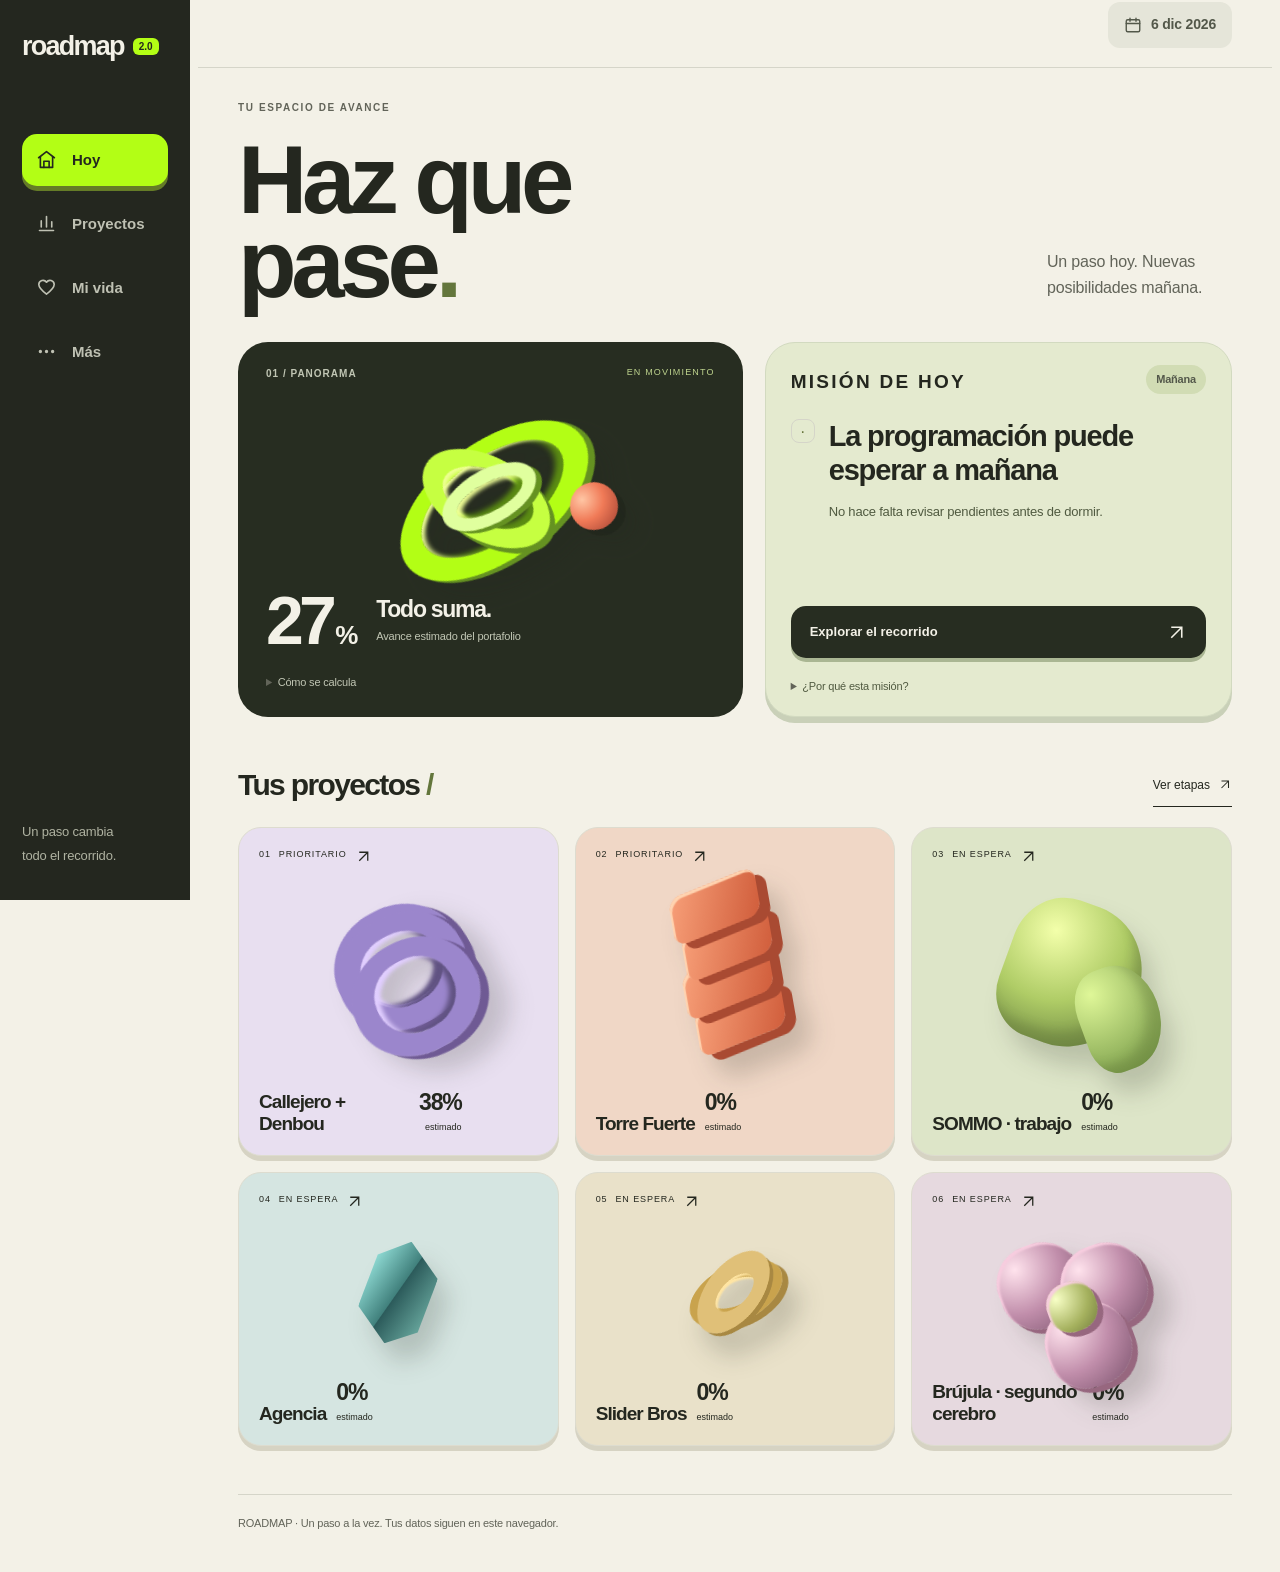
==== commit a019395e: "Redesign Roadmap as a tactile project universe and protect failed writes" ====
--- a/index.html
+++ b/index.html
@@ -1,32 +1,32 @@
-<!doctype html><html lang="es"><head><meta charset="utf-8"><meta name="viewport" content="width=device-width,initial-scale=1,viewport-fit=cover"><meta name="theme-color" content="#101114"><title>ROADMAP · Mi centro de control</title>
-<link rel="preconnect" href="https://fonts.googleapis.com"><link rel="preconnect" href="https://fonts.gstatic.com" crossorigin><link href="https://fonts.googleapis.com/css2?family=Plus+Jakarta+Sans:wght@400;500;600;700;800&display=swap" rel="stylesheet"><link rel="stylesheet" href="./roadmap-3.css?v=20261107-copyclean-v1"></head><body><aside class="roadmap-side">
+<!doctype html><html lang="es"><head><meta charset="utf-8"><meta name="viewport" content="width=device-width,initial-scale=1,viewport-fit=cover"><meta name="theme-color" content="#f3f1e7"><title>ROADMAP · Un universo en movimiento</title>
+<link rel="stylesheet" href="./roadmap-3.css?v=20261107-universe-v1"></head><body><a class="skip-link" href="#mainContent">Ir al contenido</a><div id="saveStatus" class="save-status" role="status" aria-live="polite"></div><aside class="roadmap-side">
  <div class="sidebrand"><span class="sidebrand-name">roadmap</span><span class="side-version">2.0</span></div>
- <p class="sidesub">Menos ruido. Más avance.</p>
- <nav class="side-nav" aria-label="Navegación principal"><button type="button" data-side-nav="hoy" class="active" aria-current="page"><svg class="roadmap-icon" viewBox="0 0 24 24" fill="none" stroke="currentColor" stroke-width="1.85" stroke-linecap="round" stroke-linejoin="round" aria-hidden="true" focusable="false"><path d="m3 10 9-7 9 7"/><path d="M5 9v12h14V9"/><path d="M9 21v-7h6v7"/></svg><span>Hoy</span></button><button type="button" data-side-nav="proyectos"><svg class="roadmap-icon" viewBox="0 0 24 24" fill="none" stroke="currentColor" stroke-width="1.85" stroke-linecap="round" stroke-linejoin="round" aria-hidden="true" focusable="false"><path d="M4 20h16"/><path d="M6 16V9M12 16V4M18 16v-6" stroke-linecap="round"/></svg><span>Proyectos</span></button><button type="button" data-side-nav="vida"><svg class="roadmap-icon" viewBox="0 0 24 24" fill="none" stroke="currentColor" stroke-width="1.85" stroke-linecap="round" stroke-linejoin="round" aria-hidden="true" focusable="false"><path d="M20.8 8.6c0 4.2-8.8 11-8.8 11s-8.8-6.8-8.8-11a4.8 4.8 0 0 1 8.8-2.6 4.8 4.8 0 0 1 8.8 2.6Z"/></svg><span>Mi vida</span></button><button type="button" data-side-nav="mas"><svg class="roadmap-icon" viewBox="0 0 24 24" fill="none" stroke="currentColor" stroke-width="1.85" stroke-linecap="round" stroke-linejoin="round" aria-hidden="true" focusable="false"><circle cx="5" cy="12" r="1"/><circle cx="12" cy="12" r="1"/><circle cx="19" cy="12" r="1"/></svg><span>Más</span></button></nav><p class="sidefoot">Menos vueltas.<br>Más cosas hechas.</p>
- </aside><main class="shell"><header class="top"><div class="brand"><span class="sidebrand-name">roadmap</span><span class="roadmap-brand-sub">2.0</span></div><span class="pill roadmap-date-pill"><svg class="roadmap-icon" viewBox="0 0 24 24" fill="none" stroke="currentColor" stroke-width="1.85" stroke-linecap="round" stroke-linejoin="round" aria-hidden="true"><rect x="3" y="5" width="18" height="16" rx="2"/><path d="M16 3v4M8 3v4M3 10h18"/></svg><span id="todayDate"></span></span></header><nav class="nav" id="tabs"><button class="active" data-tab="hoy">Hoy</button><button data-tab="semana">Semana</button><button data-tab="proyectos">Proyectos</button><button data-tab="vida">Vida personal</button><button data-tab="revision">Revisión</button><button data-tab="mas">Más</button></nav><section id="hoy">
+ <p class="sidesub">Tu universo, en marcha.</p>
+ <nav class="side-nav" aria-label="Navegación principal"><button type="button" data-side-nav="hoy" class="active" aria-current="page"><svg class="roadmap-icon" viewBox="0 0 24 24" fill="none" stroke="currentColor" stroke-width="1.85" stroke-linecap="round" stroke-linejoin="round" aria-hidden="true" focusable="false"><path d="m3 10 9-7 9 7"/><path d="M5 9v12h14V9"/><path d="M9 21v-7h6v7"/></svg><span>Hoy</span></button><button type="button" data-side-nav="proyectos"><svg class="roadmap-icon" viewBox="0 0 24 24" fill="none" stroke="currentColor" stroke-width="1.85" stroke-linecap="round" stroke-linejoin="round" aria-hidden="true" focusable="false"><path d="M4 20h16"/><path d="M6 16V9M12 16V4M18 16v-6" stroke-linecap="round"/></svg><span>Proyectos</span></button><button type="button" data-side-nav="vida"><svg class="roadmap-icon" viewBox="0 0 24 24" fill="none" stroke="currentColor" stroke-width="1.85" stroke-linecap="round" stroke-linejoin="round" aria-hidden="true" focusable="false"><path d="M20.8 8.6c0 4.2-8.8 11-8.8 11s-8.8-6.8-8.8-11a4.8 4.8 0 0 1 8.8-2.6 4.8 4.8 0 0 1 8.8 2.6Z"/></svg><span>Mi vida</span></button><button type="button" data-side-nav="mas"><svg class="roadmap-icon" viewBox="0 0 24 24" fill="none" stroke="currentColor" stroke-width="1.85" stroke-linecap="round" stroke-linejoin="round" aria-hidden="true" focusable="false"><circle cx="5" cy="12" r="1"/><circle cx="12" cy="12" r="1"/><circle cx="19" cy="12" r="1"/></svg><span>Más</span></button></nav><p class="sidefoot">Un paso cambia<br>todo el recorrido.</p>
+ </aside><main class="shell" id="mainContent" tabindex="-1"><header class="top"><div class="brand"><span class="sidebrand-name">roadmap</span><span class="roadmap-brand-sub">2.0</span></div><span class="pill roadmap-date-pill"><svg class="roadmap-icon" viewBox="0 0 24 24" fill="none" stroke="currentColor" stroke-width="1.85" stroke-linecap="round" stroke-linejoin="round" aria-hidden="true"><rect x="3" y="5" width="18" height="16" rx="2"/><path d="M16 3v4M8 3v4M3 10h18"/></svg><span id="todayDate"></span></span></header><nav class="nav" id="tabs"><button class="active" data-tab="hoy">Hoy</button><button data-tab="semana">Semana</button><button data-tab="proyectos">Proyectos</button><button data-tab="vida">Vida personal</button><button data-tab="revision">Revisión</button><button data-tab="mas">Más</button></nav><section id="hoy" tabindex="-1">
+ <header class="universe-heading"><div class="eyebrow">TU ESPACIO DE AVANCE</div><h1>Haz que<br>pase<span class="heading-dot">.</span></h1><p>Un paso hoy. Nuevas posibilidades mañana.</p></header>
+ <div class="home-stage"><section id="universeProgress" class="universe-progress" aria-label="Progreso del portafolio"></section>
  <div class="daily-overview hidden" aria-hidden="true"><h2 id="dayHeadline"></h2><p id="dayReason"></p></div>
- <section id="dayCoach" class="day-coach card" aria-label="Siguiente acción y horario recomendado" aria-live="polite">
-  <div class="eyebrow">HOY</div>
- </section>
+
  <article class="card plan-panel home-work">
-  <div class="plan-head"><h2>Proyecto de hoy</h2><span class="plan-count" id="workCount">1 tarea</span></div>
-  <div id="priorityList"></div>
+  <div class="plan-head"><h2>Misión de hoy</h2><span class="plan-count" id="workCount">1 tarea</span></div>
+  <div id="priorityList"></div><button class="mission-link" type="button" data-side-nav="proyectos">Explorar el recorrido <svg class="roadmap-icon" viewBox="0 0 24 24" fill="none" stroke="currentColor" stroke-width="1.8" aria-hidden="true"><path d="M6 18 18 6M6 6h12v12"/></svg></button><details class="mission-rule"><summary>¿Por qué esta misión?</summary><p>Primera tarea sin marcar de tu lista prioritaria. La hora y tus preferencias diarias pueden sugerir una pausa.</p></details>
  </article>
  <div id="careList" class="hidden"></div>
- <details class="home-progress">
-  <summary><span>Mi progreso</span></summary>
-  <section id="lifeIndicatorsV2" class="rv2-kpis" aria-label="Anillos de progreso"></section>
- </details>
+ </div><section class="home-constellation" aria-labelledby="universeProjectsTitle"><div class="constellation-head"><h2 id="universeProjectsTitle">Tus proyectos<span class="heading-dot"> /</span></h2><button type="button" class="text-link" data-side-nav="proyectos">Ver etapas <svg class="roadmap-icon" viewBox="0 0 24 24" fill="none" stroke="currentColor" stroke-width="1.8" aria-hidden="true"><path d="M6 18 18 6M6 6h12v12"/></svg></button></div><div id="universeProjects" class="universe-projects"></div></section>
  <div id="quickTasks" class="hidden"></div><div id="stats" class="hidden"></div>
-</section><section id="semana" class="hidden"><div class="section"><h2>Esta semana</h2><span class="pill">Plan orientativo, editable</span></div><details class="card weekly-calendar"><summary>Ver fechas de esta semana</summary><div class="weekdays" id="weekDays"></div><p class="mini muted">Fechas de referencia, no citas confirmadas.</p></details><div class="two" ><div class="card"><h3>Metas de la semana</h3><div id="weeklyTasks"></div></div><div class="card"><h3>Agenda base</h3><div class="focus"><h3>Al despertar</h3><p>Elegir 3 prioridades y revisar trabajo</p></div><div class="focus"><h3>Mañana</h3><p>Movimiento, comida y estudio cuando se pueda</p></div><div class="focus"><h3>Mediodía / noche</h3><p>Bloques de trabajo creativo y técnico</p></div><div class="focus"><h3>Domingo</h3><p>Revisión semanal y compras</p></div></div></div></section><section id="proyectos" class="hidden">
+</section><section id="semana" class="hidden"><div class="section"><h1>Esta semana</h1><span class="pill">Plan orientativo, editable</span></div><details class="card weekly-calendar"><summary>Ver fechas de esta semana</summary><div class="weekdays" id="weekDays"></div><p class="mini muted">Fechas de referencia, no citas confirmadas.</p></details><div class="two" ><div class="card"><h2>Metas de la semana</h2><div id="weeklyTasks"></div></div><div class="card"><h2>Agenda base</h2><div class="focus"><h3>Al despertar</h3><p>Elegir 3 prioridades y revisar trabajo</p></div><div class="focus"><h3>Mañana</h3><p>Movimiento, comida y estudio cuando se pueda</p></div><div class="focus"><h3>Mediodía / noche</h3><p>Bloques de trabajo creativo y técnico</p></div><div class="focus"><h3>Domingo</h3><p>Revisión semanal y compras</p></div></div></div></section><section id="proyectos" class="hidden">
  <div class="section roadmap-project-heading">
-  <div><h1>Mis proyectos</h1><p>Dos proyectos prioritarios primero; el resto está en espera.</p></div>
+  <div><h1>Mis proyectos</h1><p>Cada proyecto, su propio recorrido.</p></div>
   <input id="filter" class="input search" placeholder="Buscar tarea..." aria-label="Buscar en proyectos">
  </div>
  <div id="projects"></div>
  </section><section id="vida" class="hidden">
-<header class="screen-heading"><div class="eyebrow">MI VIDA</div><h1>Lo que también importa.</h1><p>Salud, vínculos y metas, sin convertir todo en una lista de obligaciones.</p></header>
-<div class="life-simple">
+<header class="screen-heading"><div class="eyebrow">MI VIDA</div><h1>También eres el proyecto.</h1><p>Salud, vínculos y metas, sin convertir todo en una lista de obligaciones.</p></header>
+ <details class="home-progress">
+  <summary><span>Mi progreso</span></summary>
+  <section id="lifeIndicatorsV2" class="rv2-kpis" aria-label="Anillos de progreso"></section>
+ </details><div class="life-simple">
  <article class="card"><span class="life-dot dot-health"></span><h2>Salud</h2><p>Alimentación, movimiento y descanso.</p></article>
  <article class="card"><span class="life-dot dot-connections"></span><h2>Vínculos</h2><p>Momentos con las personas que te importan.</p></article>
  <article class="card"><span class="life-dot dot-goals"></span><h2>Objetivos</h2><p>Escritura, aprendizaje y estabilidad personal.</p></article>
@@ -34,7 +34,7 @@
 <div id="lifeCards" class="hidden"></div>
 <details class="card life-full"><summary>Ver mi lista completa de hábitos</summary><div id="lifeTasks"></div></details>
 </section><section id="mas" class="hidden" aria-label="Más opciones">
-  <header class="roadmap-more-head"><div class="eyebrow">MÁS OPCIONES</div><h1>Todo lo demás, cuando lo necesites.</h1><p>Tu semana, notas y respaldo, sin llenar la portada de botones.</p></header>
+  <header class="roadmap-more-head"><div class="eyebrow">MÁS OPCIONES</div><h1>A tu manera.</h1><p>Tu semana, notas y respaldo, sin llenar la portada de botones.</p></header>
   <div class="roadmap-more-grid">
     <button type="button" class="roadmap-more-tile" data-side-nav="semana">
       <svg class="roadmap-icon" viewBox="0 0 24 24" fill="none" stroke="currentColor" stroke-width="1.85" stroke-linecap="round" stroke-linejoin="round" aria-hidden="true" focusable="false"><rect x="3" y="5" width="18" height="16" rx="2"/><path d="M16 3v4M8 3v4M3 10h18"/><path d="m9 15 2 2 4-4"/></svg>
@@ -47,11 +47,13 @@
       <svg class="roadmap-icon roadmap-more-arrow" viewBox="0 0 24 24" fill="none" stroke="currentColor" stroke-width="1.85" stroke-linecap="round" stroke-linejoin="round" aria-hidden="true"><path d="m9 18 6-6-6-6"/></svg>
     </button>
   </div>
- <details class="card checkin-panel roadmap-routine" aria-labelledby="routineTitle"><summary><svg class="roadmap-icon" viewBox="0 0 24 24" fill="none" stroke="currentColor" stroke-width="1.85" stroke-linecap="round" stroke-linejoin="round" aria-hidden="true" focusable="false"><rect x="3" y="5" width="18" height="16" rx="2"/><path d="M16 3v4M8 3v4M3 10h18"/><path d="m9 15 2 2 4-4"/></svg><span>Tu guía diaria</span><small>Ver más</small></summary><div class="roadmap-routine-content">
+<details class="card daily-guide"><summary>Mi ritmo de hoy</summary> <section id="dayCoach" class="day-coach card" aria-label="Siguiente acción y horario recomendado" aria-live="polite">
+  <div class="eyebrow">HOY</div>
+ </section></details> <details class="card checkin-panel roadmap-routine" aria-labelledby="routineTitle"><summary><svg class="roadmap-icon" viewBox="0 0 24 24" fill="none" stroke="currentColor" stroke-width="1.85" stroke-linecap="round" stroke-linejoin="round" aria-hidden="true" focusable="false"><rect x="3" y="5" width="18" height="16" rx="2"/><path d="M16 3v4M8 3v4M3 10h18"/><path d="m9 15 2 2 4-4"/></svg><span>Tu guía diaria</span><small>Ver más</small></summary><div class="roadmap-routine-content">
   <div class="eyebrow">UN RITMO QUE SÍ SE PUEDA SOSTENER</div>
   <h2 id="routineTitle" >Primero tú. Después los proyectos.</h2>
   <div class="routine-line"><strong>Al comenzar el día</strong><span>Desayunar y hacer algo de movimiento antes de abrir la computadora.</span></div>
   <div class="routine-line"><strong>Durante el día</strong><span>Avanzar en una o dos tareas importantes y asegurar la siguiente comida.</span></div>
   <div class="routine-line"><strong>Antes de dormir</strong><span>Leer un poco, preparar el día siguiente y desconectarte.</span></div>
   <p class="micro-status">Si te levantaste tarde, ajustamos el plan. No necesitas compensar todas las horas perdidas.</p>
- </div></details></section><section id="revision" class="hidden"><div class="section"><h2>Revisión y ajustes</h2></div><div class="two"><div class="card"><h3>Check-in diario</h3><p class="mini muted">Anota qué avanzó, qué se bloqueó y qué cambia mañana. Puedes copiar el resumen y pegarlo en ChatGPT para replanear.</p><textarea id="dailyNote" class="input textarea" placeholder="Hoy avancé... / Mañana necesito..." aria-label="Nota diaria"></textarea><div class="review-actions"><button class="btn" id="copy">Copiar reporte</button><button class="btn alt" id="export">Exportar respaldo JSON</button><button class="btn ghost" id="importBackup" type="button">Importar respaldo</button><input id="backupFile" type="file" accept=".json,application/json" hidden></div><p id="copyStatus" class="mini muted" role="status"></p><p id="backupStatus" class="mini muted" role="status"></p></div><div class="card"><h3>Cómo trabajaremos</h3><p class="mini">Diario: tres prioridades. Cada 3 días: preguntas de seguimiento (cuando conversemos). Domingo: revisión semanal. Cada 15 días: revisar metas grandes.</p><div class="note">Este archivo guarda tus checks y notas en el navegador del dispositivo. No sincroniza automáticamente con ChatGPT ni con otros equipos.</div></div></div><details class="card"><summary>Notas históricas y datos por aclarar</summary><p class="mini muted">Estas notas son referencias, no tareas terminadas.</p><div id="unknowns"></div></details><div class="section"><h2>Datos y privacidad</h2></div><div class="card"><p class="mini">Si publicas este HTML en GitHub Pages, el código y las tareas iniciales pueden ser públicos. No coloques montos privados, datos de clientes ni contraseñas en el archivo publicado. Las notas locales se quedan en este navegador, salvo que las exportes o compartas.</p><button class="btn ghost" id="reset">Borrar mis checks y notas locales</button></div></section><div class="footer">ROADMAP 3.0 · Prioridades y preferencias tomadas de tus respuestas; avances y fechas no confirmados permanecen abiertos.</div></main><nav class="roadmap-bottom" aria-label="Navegación móvil"><button type="button" data-side-nav="hoy" class="active" aria-current="page"><svg class="roadmap-icon" viewBox="0 0 24 24" fill="none" stroke="currentColor" stroke-width="1.85" stroke-linecap="round" stroke-linejoin="round" aria-hidden="true" focusable="false"><path d="m3 10 9-7 9 7"/><path d="M5 9v12h14V9"/><path d="M9 21v-7h6v7"/></svg><span>Hoy</span></button><button type="button" data-side-nav="proyectos"><svg class="roadmap-icon" viewBox="0 0 24 24" fill="none" stroke="currentColor" stroke-width="1.85" stroke-linecap="round" stroke-linejoin="round" aria-hidden="true" focusable="false"><path d="M4 20h16"/><path d="M6 16V9M12 16V4M18 16v-6" stroke-linecap="round"/></svg><span>Proyectos</span></button><button type="button" data-side-nav="vida"><svg class="roadmap-icon" viewBox="0 0 24 24" fill="none" stroke="currentColor" stroke-width="1.85" stroke-linecap="round" stroke-linejoin="round" aria-hidden="true" focusable="false"><path d="M20.8 8.6c0 4.2-8.8 11-8.8 11s-8.8-6.8-8.8-11a4.8 4.8 0 0 1 8.8-2.6 4.8 4.8 0 0 1 8.8 2.6Z"/></svg><span>Mi vida</span></button><button type="button" data-side-nav="mas"><svg class="roadmap-icon" viewBox="0 0 24 24" fill="none" stroke="currentColor" stroke-width="1.85" stroke-linecap="round" stroke-linejoin="round" aria-hidden="true" focusable="false"><circle cx="5" cy="12" r="1"/><circle cx="12" cy="12" r="1"/><circle cx="19" cy="12" r="1"/></svg><span>Más</span></button></nav><script src="./roadmap-3.js?v=20261107-copyclean-v1"></script></body></html>+ </div></details></section><section id="revision" class="hidden"><div class="section"><h1>Revisión y ajustes</h1></div><div class="two"><div class="card"><h2>Check-in diario</h2><p class="mini muted">Anota qué avanzó, qué se bloqueó y qué cambia mañana. Puedes copiar el resumen y pegarlo en ChatGPT para replanear.</p><textarea id="dailyNote" class="input textarea" placeholder="Hoy avancé... / Mañana necesito..." aria-label="Nota diaria"></textarea><div class="review-actions"><button class="btn" id="copy">Copiar reporte</button><button class="btn alt" id="export">Exportar respaldo JSON</button><button class="btn ghost" id="importBackup" type="button">Importar respaldo</button><input id="backupFile" type="file" accept=".json,application/json" hidden></div><p id="copyStatus" class="mini muted" role="status"></p><p id="backupStatus" class="mini muted" role="status"></p></div><div class="card"><h2>Cómo trabajaremos</h2><p class="mini">Diario: tres prioridades. Cada 3 días: preguntas de seguimiento (cuando conversemos). Domingo: revisión semanal. Cada 15 días: revisar metas grandes.</p><div class="note">Este archivo guarda tus checks y notas en el navegador del dispositivo. No sincroniza automáticamente con ChatGPT ni con otros equipos.</div></div></div><details class="card"><summary>Notas históricas y datos por aclarar</summary><p class="mini muted">Estas notas son referencias, no tareas terminadas.</p><div id="unknowns"></div></details><div class="section"><h2>Datos y privacidad</h2></div><div class="card"><p class="mini">Si publicas este HTML en GitHub Pages, el código y las tareas iniciales pueden ser públicos. No coloques montos privados, datos de clientes ni contraseñas en el archivo publicado. Las notas locales se quedan en este navegador, salvo que las exportes o compartas.</p><button class="btn ghost" id="reset">Borrar mis checks y notas locales</button></div></section><div class="footer">ROADMAP · Un paso a la vez. Tus datos siguen en este navegador.</div></main><nav class="roadmap-bottom" aria-label="Navegación móvil"><button type="button" data-side-nav="hoy" class="active" aria-current="page"><svg class="roadmap-icon" viewBox="0 0 24 24" fill="none" stroke="currentColor" stroke-width="1.85" stroke-linecap="round" stroke-linejoin="round" aria-hidden="true" focusable="false"><path d="m3 10 9-7 9 7"/><path d="M5 9v12h14V9"/><path d="M9 21v-7h6v7"/></svg><span>Hoy</span></button><button type="button" data-side-nav="proyectos"><svg class="roadmap-icon" viewBox="0 0 24 24" fill="none" stroke="currentColor" stroke-width="1.85" stroke-linecap="round" stroke-linejoin="round" aria-hidden="true" focusable="false"><path d="M4 20h16"/><path d="M6 16V9M12 16V4M18 16v-6" stroke-linecap="round"/></svg><span>Proyectos</span></button><button type="button" data-side-nav="vida"><svg class="roadmap-icon" viewBox="0 0 24 24" fill="none" stroke="currentColor" stroke-width="1.85" stroke-linecap="round" stroke-linejoin="round" aria-hidden="true" focusable="false"><path d="M20.8 8.6c0 4.2-8.8 11-8.8 11s-8.8-6.8-8.8-11a4.8 4.8 0 0 1 8.8-2.6 4.8 4.8 0 0 1 8.8 2.6Z"/></svg><span>Mi vida</span></button><button type="button" data-side-nav="mas"><svg class="roadmap-icon" viewBox="0 0 24 24" fill="none" stroke="currentColor" stroke-width="1.85" stroke-linecap="round" stroke-linejoin="round" aria-hidden="true" focusable="false"><circle cx="5" cy="12" r="1"/><circle cx="12" cy="12" r="1"/><circle cx="19" cy="12" r="1"/></svg><span>Más</span></button></nav><script src="./roadmap-3.js?v=20261107-universe-v1"></script></body></html>
--- a/roadmap-3.css
+++ b/roadmap-3.css
@@ -428,3 +428,116 @@
  .coach-slot{grid-template-columns:82px minmax(0,1fr)}
  .home-progress>summary{flex-direction:column;gap:3px}
 }
+
+
+/* HOME_COPY_AUDIT_V1 · One action, no duplicated headline/caption/subcopy. */
+#hoy{max-width:1050px}
+#hoy .day-coach{padding:22px 26px 15px;margin:0 0 14px}
+#hoy .coach-head{margin:0 0 12px}
+#hoy .coach-next{display:grid;grid-template-columns:minmax(0,1fr) auto;align-items:center;
+ gap:5px 15px;margin:0 0 10px;padding:18px 19px;border:0;background:#282C34;border-radius:14px}
+#hoy .coach-next>span{grid-column:1/-1;letter-spacing:.12em}
+#hoy .coach-next>strong{grid-column:1;align-self:center;font-size:clamp(22px,3vw,30px);
+ font-weight:760;line-height:1.22;letter-spacing:-.045em}
+#hoy .coach-done{grid-column:2;grid-row:2;min-height:44px;min-width:78px;padding:9px 14px;
+ border:0;border-radius:10px;background:#B3FE15;color:#101509;font-size:13px;font-weight:760}
+#hoy .coach-done:hover{background:#C1FF45}
+#hoy .coach-wake{padding:8px 0}
+#hoy .coach-schedule,#hoy .coach-settings{margin-top:0;padding-top:0;border-top:1px solid #353740}
+#hoy .coach-schedule>summary,#hoy .coach-settings>summary{font-size:13px;font-weight:690;min-height:44px;
+ color:#D3D4DA}
+#hoy .coach-slots{padding-bottom:4px}
+#hoy .coach-slot{padding:10px 0;grid-template-columns:106px minmax(0,1fr)}
+#hoy .coach-slot-copy{gap:0}
+#hoy .coach-slot-copy b{font-size:13px;font-weight:650}
+#hoy .home-work{margin-top:0;padding:21px 25px}
+#hoy .home-work .plan-head{align-items:center;margin:0 0 6px}
+#hoy .home-work .plan-head h2{font-size:19px;margin:0;font-weight:740}
+#hoy .home-work .task{padding:12px 0}
+#hoy .home-work .task small{max-width:70ch}
+#hoy .home-progress{margin-top:13px}
+#hoy .home-progress>summary{min-height:52px;padding:13px 19px}
+@media(max-width:780px){
+ #hoy .day-coach{padding:18px 18px 13px}
+ #hoy .coach-next{padding:15px 15px;gap:5px 8px}
+ #hoy .coach-next>strong{font-size:23px}
+ #hoy .coach-done{font-size:12px;min-width:65px;padding:9px 10px}
+ #hoy .home-work{padding:18px}
+ #hoy .home-work .plan-head h2{font-size:18px}
+ #hoy .coach-slot{grid-template-columns:86px minmax(0,1fr);gap:9px;padding:9px 0}
+}
+@media(max-width:360px){
+ #hoy .coach-next>strong{font-size:20px}
+ #hoy .coach-done{min-width:61px}
+ #hoy .coach-slot{grid-template-columns:80px minmax(0,1fr)}
+}
+
+/* Universe — original tactile objects, shared component system. No runtime 3D library. */
+:root{color-scheme:light;--bg:#F3F1E7;--surface:#FAF9F3;--surface-alt:#E8E6DC;--ink:#24271F;--muted:#626459;--faint:#65665E;--border:#D5D5C9;--accent-wash:#E5ECC8;--danger:#A62839;--info:#286560;--radius-card:26px;--radius-sm:14px;--font:'Avenir Next','Segoe UI',sans-serif}
+body{grid-template-columns:190px minmax(0,1fr);font-weight:500}
+h1,h2,h3,.sidebrand-name{font-family:'Arial Black','Avenir Next',sans-serif;letter-spacing:-.055em}
+.shell{width:100%;max-width:1480px;padding:28px 48px 40px;margin:auto;min-width:0}
+.top{margin-bottom:32px;border-bottom:1px solid var(--border);padding-bottom:20px}
+.roadmap-side{background:#24271F;border:0;padding:32px 22px;color:#F3F1E7;width:190px}
+.sidebrand-name{font-size:27px;letter-spacing:-.065em;font-weight:900}
+.side-version,.roadmap-brand-sub{background:#B3FE15;color:#24271F;border:0;font-size:10px}
+.sidesub{color:#AFB2A1;font-size:12px;margin-top:16px}
+.side-nav{margin-top:72px;gap:12px}
+.side-nav button{color:#BFC1B3;min-height:52px;border-radius:15px;padding:14px}
+.side-nav button.active{color:#24271F;background:#B3FE15;box-shadow:0 5px 0 #657C27}
+.side-nav button:hover{background:#363C2C;color:#fff}
+.side-nav button.active:hover{background:#C8FF54;color:#24271F}
+.sidefoot{color:#AFB2A1}
+.pill,.tag,.plan-count{background:#E5E5D9;color:#53584A}
+.universe-heading{position:relative;margin:8px 0 36px;padding-right:220px}
+.universe-heading .eyebrow{font-size:10px;letter-spacing:.16em}
+.universe-heading h1{font-size:clamp(60px,7.5vw,112px);line-height:.88;font-weight:900;margin:22px 0}
+.heading-dot{color:#63763C}
+.universe-heading>p{position:absolute;right:0;bottom:6px;max-width:185px;font-size:16px;line-height:1.6;color:var(--muted)}
+.home-stage{display:grid;grid-template-columns:1.08fr 1fr;gap:22px;align-items:stretch}
+.universe-progress{position:relative;isolation:isolate;overflow:hidden;min-height:375px;border-radius:30px;background:#272D21;color:#F3F1E7;padding:24px 28px}
+.object-caption{display:flex;justify-content:space-between;gap:10px;position:relative;z-index:2}
+.object-caption .eyebrow{color:#C1C6B4;font-size:10px}.orbit-label{font-size:9px;letter-spacing:.13em;color:#C0D58F}
+.universe-object{position:relative;display:block;pointer-events:none;perspective:700px;width:200px;height:190px;margin:15px auto;filter:drop-shadow(12px 20px 12px #20261C30)}
+.universe-object i{position:absolute;display:block}
+.object-orbit{height:210px;width:250px;transform:rotate(-22deg);margin:10px auto -16px}
+.object-orbit i{inset:16px;border-radius:50%;border:26px solid #B3FE15;box-shadow:inset 4px 4px 5px #F0FF97,inset -7px -6px 6px #5B8C12,5px 6px 0 #659221;transform:rotateX(48deg) rotateY(-14deg)}
+.object-orbit i:nth-child(2){inset:45px;border-width:22px;transform:rotateX(28deg) rotateY(48deg);border-color:#C6FF41}
+.object-orbit i:nth-child(3){inset:73px;border-width:15px;transform:rotateX(-32deg) rotateY(10deg);border-color:#E0FF9E}
+.object-orbit i:nth-child(4){width:48px;height:48px;inset:auto 8px 16px auto;border:0;transform:translateY(calc(var(--progress)*-.65px));background:radial-gradient(circle at 32% 28%,#FFC6A4,#F07A57 45%,#9E3E30);box-shadow:5px 8px 0 #141A1140}
+.universe-progress-value{display:flex;align-items:center;gap:18px;position:relative;z-index:2}
+.universe-progress-value>strong{font-size:68px;letter-spacing:-.07em;line-height:1}.universe-progress-value>strong>span{font-size:26px;margin-left:3px;letter-spacing:0}
+.universe-progress-value h2{font-size:23px;margin:0 0 3px}.universe-progress-value p{color:#C1C6B4;font-size:11px;margin:0;max-width:150px}
+.universe-method{font-size:11px;margin-top:20px;color:#C1C6B4}.universe-method summary{font-weight:500}.universe-method p{line-height:1.7;margin-bottom:0;max-width:370px}
+.home-work{position:relative;background:#E4EACF;border:1px solid #D2DAC0;border-radius:30px;padding:30px;display:flex;flex-direction:column;gap:10px;min-width:0;box-shadow:0 6px 0 #C9D0B8}
+.home-work .plan-head{margin-bottom:18px;align-items:flex-start;gap:10px}.home-work .plan-head h2{font-family:var(--font);text-transform:uppercase;font-size:11px;letter-spacing:.12em;padding-top:6px}.home-work .plan-count{background:#D1DCB4;white-space:nowrap}
+.home-work .task,.home-work .plan-plain{background:transparent;border:0;padding:8px 0;align-items:flex-start;gap:14px}.home-work .task b,.home-work .plan-plain b{font-size:clamp(21px,2.4vw,29px);line-height:1.2;letter-spacing:-.04em;font-weight:800;color:#24271F}.home-work small{color:#505A40;font-size:13px;line-height:1.6;margin-top:14px}.home-work .plan-symbol{color:#68763D}
+.home-work input[type=checkbox]{margin-top:5px;flex:none;width:26px;height:26px}
+.home-work .more-priorities{margin-top:15px}.home-work .more-priorities .task b{font-size:16px}.home-work .more-priorities small{font-size:12px}
+.mission-link{margin-top:auto;display:flex;justify-content:space-between;align-items:center;width:100%;border:0;border-radius:15px;background:#272D21;color:#F3F1E7;padding:15px 19px;min-height:52px;text-align:left;font-size:13px;font-weight:700;box-shadow:0 4px 0 #AAB693;transition:transform .16s,box-shadow .16s}.mission-link span{font-size:22px}.mission-link:active{transform:translateY(3px);box-shadow:0 1px 0 #AAB693}.mission-rule{font-size:11px;color:#505A40;margin-top:10px}.mission-rule p{line-height:1.7}
+.constellation-head{display:flex;align-items:center;justify-content:space-between;gap:16px;margin:46px 0 20px}.constellation-head h2{font-size:30px}.text-link{background:none;border:0;border-bottom:1px solid var(--ink);padding:8px 0;color:var(--ink);font-size:12px;min-height:44px;white-space:nowrap}
+.universe-projects{display:grid;grid-template-columns:repeat(3,minmax(0,1fr));gap:16px}.universe-project{display:flex;flex-direction:column;min-width:0;position:relative;isolation:isolate;border:1px solid #DDDCCF;background:#E9E7DA;border-radius:23px;min-height:295px;padding:20px;text-align:left;color:#24271F;transition:transform .22s,box-shadow .22s;box-shadow:0 5px 0 #D6D3C3;overflow:hidden}.universe-project:hover{transform:translateY(-5px);box-shadow:0 10px 0 #D6D3C3}.universe-project:active{transform:translateY(2px);box-shadow:0 2px 0 #D6D3C3}.project-coil{background:#E8DFF0}.project-tower{background:#F0D7C6}.project-pebble{background:#DDE5C8}.project-prism{background:#D5E5E1}.project-satellite{background:#E9E1C9}
+.project-object-top{display:flex;justify-content:space-between;font-size:9px;letter-spacing:.1em;gap:8px}.project-object-top>span:last-child{font-size:20px;line-height:1}.project-object-bottom{display:flex;justify-content:space-between;align-items:flex-end;gap:10px;margin-top:auto}.project-object-bottom>strong{font-size:19px;line-height:1.15;letter-spacing:-.05em;max-width:150px}.project-object-bottom>span{font-size:23px;font-weight:800;letter-spacing:-.05em;white-space:nowrap}.project-object-bottom small{display:block;font-size:9px;font-weight:500;letter-spacing:0;text-align:right}
+.object-coil{transform:rotate(-28deg);width:160px;height:165px}.object-coil i{inset:10px 14px;border:24px solid #9B86CC;border-radius:48%;box-shadow:inset 5px 5px 4px #E1CEFF,inset -6px -4px 5px #605282,6px 7px 0 #6F5A94;transform:rotateX(35deg)}.object-coil i:nth-child(2){inset:30px 15px 0;transform:rotateX(35deg) translateZ(15px)}.object-coil i:nth-child(3){inset:50px 15px -20px}.object-coil i:nth-child(4){display:none}
+.object-tower{width:145px;height:170px;transform:rotate(-10deg)}.object-tower i{width:90px;height:48px;background:linear-gradient(110deg,#F8A079,#D05D3B);border-radius:13px;left:24px;bottom:8px;box-shadow:inset 2px 3px 1px #FFD4B1,10px 9px 0 #A94A32;transform:skewY(-12deg)}.object-tower i:nth-child(2){bottom:46px;left:18px}.object-tower i:nth-child(3){bottom:84px;left:24px}.object-tower i:nth-child(4){bottom:122px;left:18px}
+.object-pebble i{inset:22px 32px;border-radius:44% 56% 62% 38%;background:radial-gradient(circle at 28% 25%,#F3FFAA,#AFCC66 48%,#536C35);box-shadow:inset -12px -12px 10px #52643140;transform:rotate(20deg)}.object-pebble i:nth-child(2){inset:85px 12px 0 108px;background:radial-gradient(circle at 25% 20%,#DFF798,#6B903E);transform:rotate(-20deg)}.object-pebble i:nth-child(n+3){display:none}
+.object-prism i{inset:15px 40px;clip-path:polygon(50% 0,100% 28%,92% 82%,50% 100%,0 72%,8% 20%);background:linear-gradient(110deg,#91DDD6 10%,#41817D 49%,#2C5B5B 50%,#75B8AC);transform:rotate(15deg)}.object-prism i:nth-child(n+2){display:none}
+.object-satellite i{inset:24px;border:24px solid #C9A34D;border-radius:50%;box-shadow:inset 3px 4px 3px #FFE5A3,6px 7px 0 #A88842;transform:rotateX(45deg) rotateY(-25deg)}.object-satellite i:nth-child(2){transform:rotateX(-35deg) rotateY(45deg);border-color:#E0C078}.object-satellite i:nth-child(n+3){display:none}
+#portfolioV2{background:#E5E8D9;margin-bottom:26px;border:1px solid var(--border)}.rv2-global strong,.rv2-percent{color:#394E22}.rv2-portfolio p,.rv2-footnote,.rv2-counter,.rv2-next p{color:var(--muted)}
+.rv2-project{background:#FAF9F3;border:1px solid var(--border);scroll-margin-top:24px;margin-bottom:26px;padding:30px}.rv2-project-head h3{font-size:35px;line-height:1.12}.rv2-project-head p{max-width:570px}.rv2-project-head{gap:18px}.rv2-project[data-project-id=backstage]{border-top:6px solid #9B86CC}.rv2-project[data-project-id=torre]{border-top:6px solid #E78E68}
+.rv2-bar{background:#D7DCC9}.rv2-bar>span{background:#6F853B}.rv2-reference,.rv2-next,.rv3-roadmap-disclaimer{background:#EEEFE5;color:#555D49;border-color:var(--border)}
+.rv3-workstream{background:transparent;border:0;border-radius:0;border-left:2px solid #CCCDBE;margin-left:15px;padding-left:20px;position:relative;margin-bottom:22px}.rv3-workstream>summary{background:#ECEEE0;color:#24271F;border-radius:14px;padding:16px;position:relative;list-style:none}.rv3-workstream>summary:before{content:'';position:absolute;left:-30px;top:24px;width:16px;height:16px;background:#A8C165;border:4px solid #FAF9F3;border-radius:50%;box-shadow:0 0 0 1px #7F8C61}.rv3-workstream>summary>strong{color:#435926}.rv3-workstream-detail{padding:12px 0}.rv3-roadmap-stage{background:#F3F2EA;border:1px solid #D5D5C9}.rv3-roadmap-stage-name small{color:#626459}.rv3-roadmap-ord{background:#E4E6D8;color:#43533A}.rv3-roadmap-stage-body p,.rv3-roadmap-range-caption,.rv3-roadmap-feedback{color:#626459}.rv3-roadmap-task{border-color:#D5D5C9}.rv3-roadmap-task-row strong{color:#435926}.rv3-roadmap-task input[type=range]{accent-color:#526E2C}
+.rv2-stage{background:#EEEFE5;border-color:#D5D5C9}.rv2-stage summary small,.rv2-stage summary strong{color:#586440}.task{background:#F0F0E6;border-color:#DDDED1}.task b{color:#24271F}.task small{color:#626459}.task.done{background:#E0EACB;animation:task-pop .26s ease-out}.task input{accent-color:#526E2C}.task input:checked{accent-color:#526E2C}.task:hover{background:#E8EBDB}.task.done b{color:#536040}.rv2-stage-grid,.rv3-roadmap-stage-grid{gap:14px}
+.btn,.btn.alt,.btn.ghost{background:#E1E5D4;color:#283022;border-color:#CDD1C0}.btn:hover,.btn.alt:hover,.btn.ghost:hover{background:#CDD6B7}.input{background:#FAF9F3;color:#24271F;border-color:#CACDBF}.focus,.note,.checkline,.day,.plan-plain{background:#ECEEE2;color:#333E2D;border-color:#CDD1C0}.coach-card,.coach-now,.coach-schedule,.coach-settings,.coach-wake{background:#EBEEDF;color:#24271F;border-color:#CDD1C0}.coach-card p,.coach-now p{color:#58614D}.coach-settings input{color:#24271F;background:#FAF9F3}
+.roadmap-more-tile{background:#E8EBDD;color:#283022;border-color:#D5D5C9}.roadmap-more-tile small{color:#626459}.roadmap-more-tile:hover{background:#DDE4CA}.life-simple .card,.life-full,.roadmap-routine,.checkin-panel{border:1px solid #D5D5C9}.rv3-life-shell{background:#282D23;color:#F3F1E7}.rv3-life-shell .muted,.rv3-life-shell small{color:#C0C6B3}.rv3-life-shell .rv3-metric{color:#F3F1E7}.home-progress{margin:25px 0}.daily-guide{margin:24px 0}.daily-guide>summary{padding:8px}.day-coach{margin-top:20px}.footer{color:#626459;margin-top:48px;border-top:1px solid #D5D5C9;padding-top:20px;font-size:11px}
+.skip-link{position:fixed;left:12px;top:-100px;z-index:1000;background:#B3FE15;color:#24271F;padding:12px 20px;border-radius:12px}.skip-link:focus{top:12px}.save-status{position:fixed;z-index:100;bottom:24px;left:50%;transform:translateX(-50%);max-width:calc(100% - 32px);width:max-content;border-radius:14px;font-size:12px;pointer-events:none}.save-status.is-saved{background:#293422;color:#F3F1E7;padding:10px 18px;animation:save-fade 3s both}.save-status.is-error{background:#842C38;color:#fff;padding:14px 18px;pointer-events:auto}
+@keyframes task-pop{50%{transform:scale(1.015)}}@keyframes save-fade{0%,75%{opacity:1}100%{opacity:0}}
+@media(min-width:1280px){.universe-projects{grid-template-columns:repeat(3,minmax(0,1fr))}.universe-project:nth-child(n+4){min-height:240px}.universe-project:nth-child(n+4) .universe-object{height:135px;width:150px}}
+@media(max-width:1024px){body{grid-template-columns:165px minmax(0,1fr)}.roadmap-side{width:165px;padding:28px 16px}.shell{padding:24px}.home-stage{gap:16px}.home-work{padding:23px}.universe-progress{padding:23px}.universe-projects{grid-template-columns:repeat(2,minmax(0,1fr))}.universe-heading{padding-right:150px}.universe-heading>p{max-width:145px;font-size:13px}.object-orbit{width:220px}.universe-progress-value{gap:12px}.universe-progress-value>strong{font-size:58px}}
+@media(max-width:780px){body{display:block}.roadmap-side{display:none}.shell{padding:20px 20px 106px}.top{margin-bottom:28px;padding-bottom:18px}.brand{display:flex}.universe-heading{padding:0;margin:0 0 30px}.universe-heading h1{font-size:76px;line-height:.9;margin:22px 0 14px}.universe-heading>p{position:static;font-size:13px;max-width:none;margin:0}.home-stage{display:flex;flex-direction:column;gap:20px}.home-work{order:-1;min-height:280px;padding:24px}.home-work .task b,.home-work .plan-plain b{font-size:26px}.universe-progress{min-height:345px;padding:22px 24px}.object-orbit{width:240px;height:195px;margin:0 auto -8px}.universe-progress-value>strong{font-size:64px}.universe-progress-value h2{font-size:25px}.universe-progress-value p{max-width:none}.universe-method{margin-top:14px}.constellation-head{margin-top:38px}.constellation-head h2{font-size:27px}.universe-projects{gap:12px}.universe-project{padding:15px;min-height:260px;border-radius:20px}.universe-project:first-child{grid-column:1/-1;min-height:280px}.universe-project:first-child .universe-object{height:150px}.project-object-top{font-size:8px}.project-object-bottom{flex-wrap:wrap;gap:8px}.project-object-bottom>strong{font-size:18px}.project-object-bottom>span{font-size:20px}.project-object-bottom small{display:inline;font-size:9px;margin-left:3px}.universe-object{width:135px;height:140px;margin:10px auto 20px}.object-coil{width:160px}.object-tower{width:125px;transform:scale(.8) rotate(-10deg);transform-origin:center center}.object-pebble i{inset:14px}.object-pebble i:nth-child(2){inset:70px 0 0 60px}.object-prism i{inset:10px 18px}.object-satellite i{inset:10px;border-width:18px}.roadmap-bottom{background:#24271F;border-top:0;padding-bottom:max(10px,env(safe-area-inset-bottom));box-shadow:0 -4px 20px #24271F15}.roadmap-bottom button{color:#BFC1B3}.roadmap-bottom button.active{background:#3A4527;color:#D5FF91}.rv2-project{padding:22px 18px}.rv2-project-head h3{font-size:29px}.rv2-percent{font-size:32px}.rv3-workstream{margin-left:6px;padding-left:16px}.rv3-workstream>summary:before{left:-26px}.rv2-stage-grid{grid-template-columns:1fr}.save-status{bottom:94px}.rv2-portfolio-head{gap:12px}.rv2-global strong{font-size:36px}.roadmap-project-heading{flex-wrap:wrap}.roadmap-project-heading .search{width:100%}}
+@media(prefers-reduced-motion:reduce){*,*::before,*::after{animation:none!important;transition:none!important;scroll-behavior:auto!important}.save-status.is-saved{display:none}}
+.universe-progress-value h2{color:#F3F1E7}.rv2-portfolio-row>strong,.life-full>summary{color:#435926}.rv2-portfolio-head h2{font-size:25px}.project-current{display:grid;grid-template-columns:1fr 1fr;gap:20px;border-top:1px solid var(--border);border-bottom:1px solid var(--border);padding:18px 0;margin:20px 0}.project-current small{display:block;letter-spacing:.1em;font-size:9px;color:var(--muted);margin-bottom:8px}.project-current b{font-size:14px;line-height:1.5;font-weight:650}.text-link{display:inline-flex;gap:8px;align-items:center}.text-link svg{width:14px}.project-object-top .roadmap-icon{width:17px;height:17px}.project-bloom{background:#E6D9DF}.object-bloom{width:150px;height:160px;transform:rotate(-20deg)}.object-bloom i{width:85px;height:85px;left:5px;top:8px;border-radius:45%;background:radial-gradient(circle at 28% 22%,#FFE3ED,#C18EAB 50%,#7A526C);box-shadow:inset 2px 3px 2px #F7CDDF,4px 6px 0 #97677F}.object-bloom i:nth-child(2){left:65px;top:30px}.object-bloom i:nth-child(3){top:80px;left:30px}.object-bloom i:nth-child(4){width:50px;height:50px;top:56px;left:45px;background:radial-gradient(circle at 25% 25%,#F8FFC6,#A5B15E 60%,#707B3C)}
+@media(max-width:780px){.project-current{grid-template-columns:1fr;gap:15px}.object-coil{width:140px}.universe-project:first-child .object-coil{width:170px}.object-bloom{width:130px;height:145px;transform:scale(.85) rotate(-20deg);transform-origin:center center}}
+.universe-method p{color:#C1C6B4}
+.rv3-roadmap-stage>summary>[data-merged-stage-pct]{color:#435926}.rv3-life-shell{--ink:#F3F1E7;--muted:#C1C6B4;--faint:#C1C6B4}.rv3-life-shell .rv3-kicker,.rv3-life-heading p,.rv3-life-shell .rv3-ring-note{color:#C1C6B4}.daily-guide .day-coach{background:#FAF9F3;color:#24271F;border:1px solid #D5D5C9}.day-coach h2,.coach-schedule>summary,.coach-settings>summary,.coach-setting-row label,.coach-setting-row>span,.coach-slot-copy b,.coach-wake>span{color:#24271F}.coach-slot-time{color:#435926}.coach-schedule>summary span,.coach-slot-copy small{color:#626459}.coach-settings,.coach-schedule,.coach-slot,.coach-setting-row{border-color:#D5D5C9}.coach-setting-row input[type=time]{background:#FAF9F3;color:#24271F;color-scheme:light}.coach-hint,.coach-disclaimer{color:#626459!important}
+.roadmap-more-tile>.roadmap-icon:first-child,.roadmap-routine>summary>.roadmap-icon{color:#526E2C}
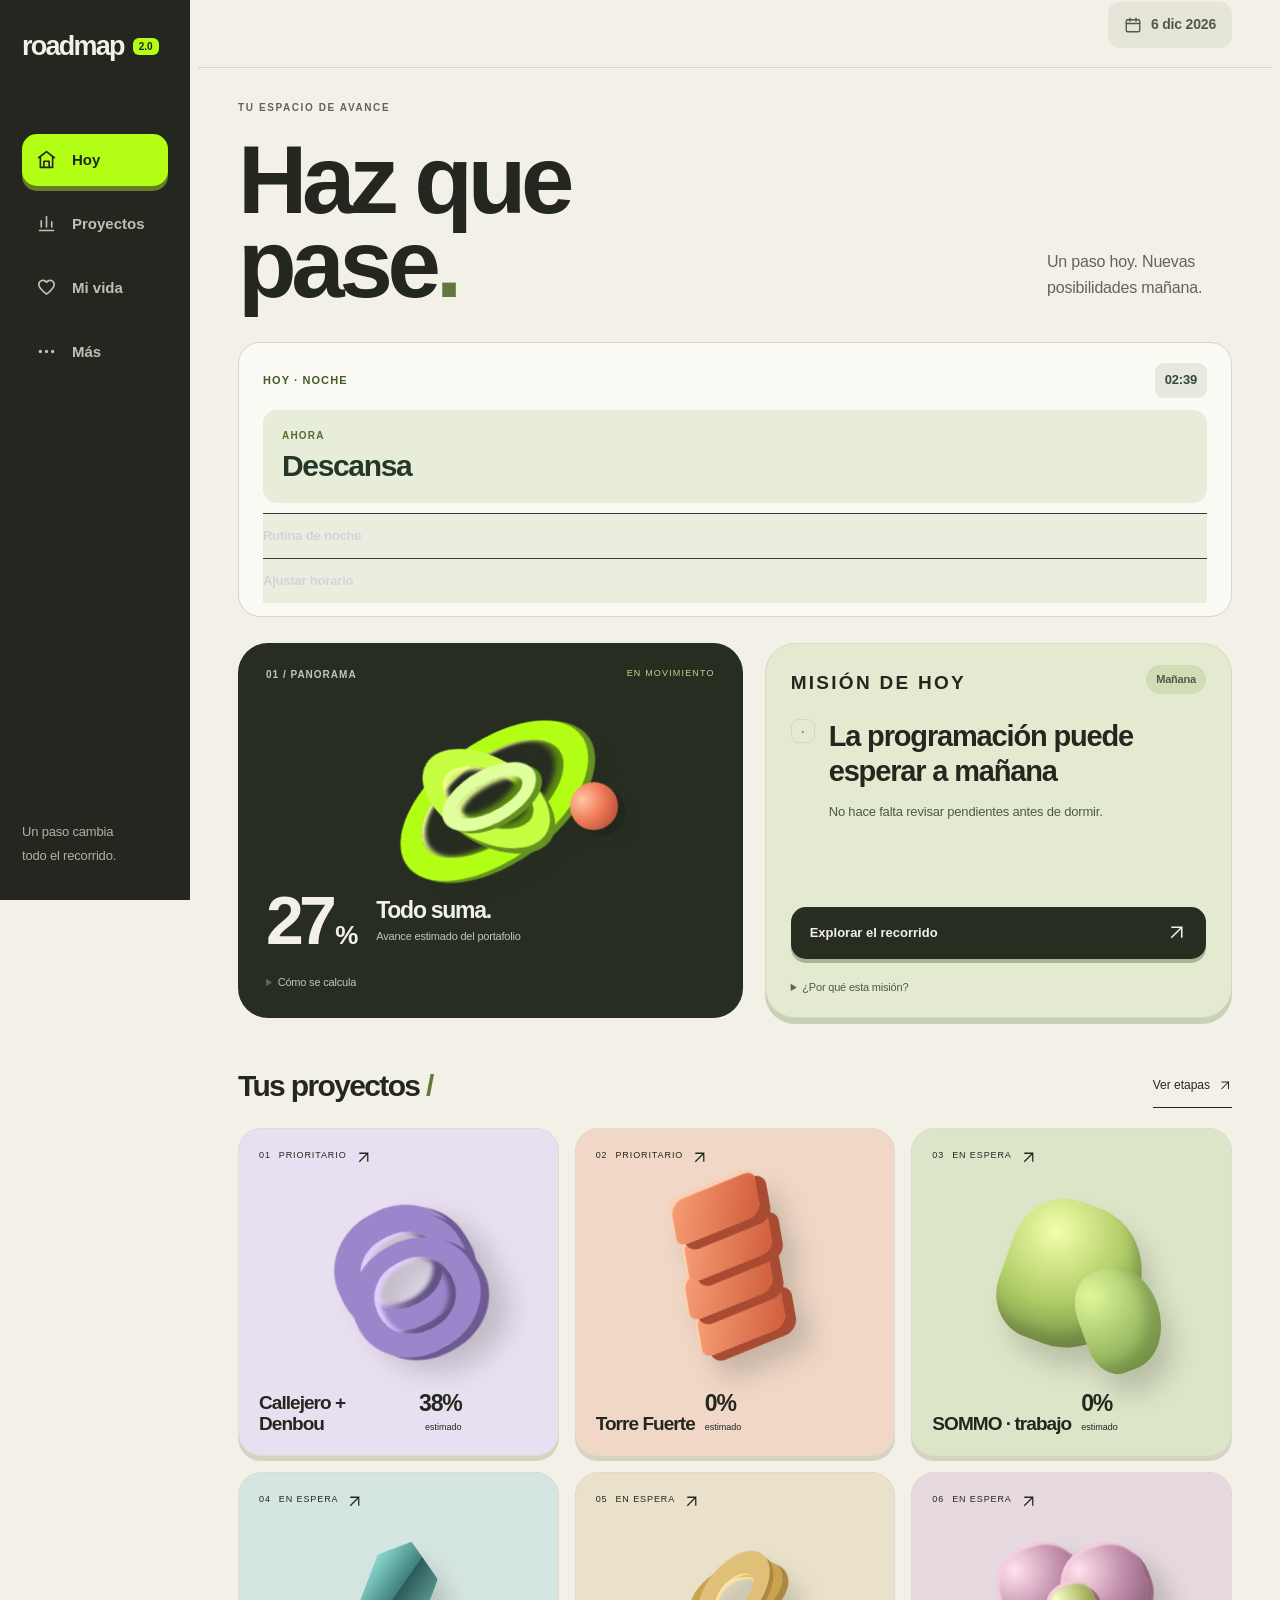
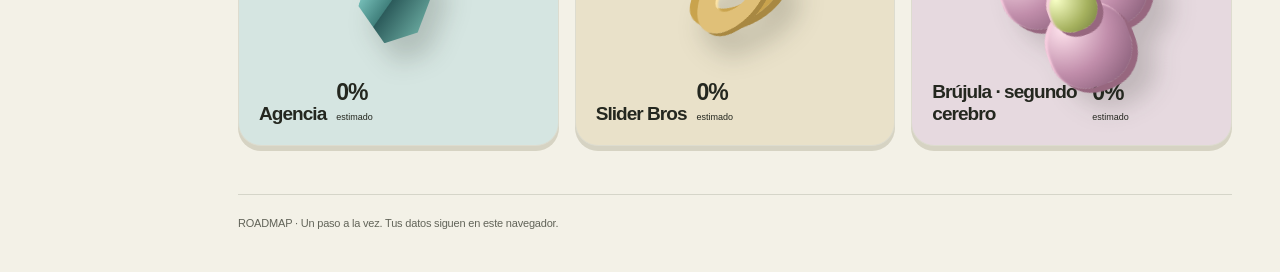
==== commit de8623e0: "fix(roadmap): restore visible daily routine and guided schedule on Home" ====
--- a/index.html
+++ b/index.html
@@ -1,10 +1,11 @@
 <!doctype html><html lang="es"><head><meta charset="utf-8"><meta name="viewport" content="width=device-width,initial-scale=1,viewport-fit=cover"><meta name="theme-color" content="#f3f1e7"><title>ROADMAP · Un universo en movimiento</title>
-<link rel="stylesheet" href="./roadmap-3.css?v=20261107-universe-v1"></head><body><a class="skip-link" href="#mainContent">Ir al contenido</a><div id="saveStatus" class="save-status" role="status" aria-live="polite"></div><aside class="roadmap-side">
+<link rel="stylesheet" href="./roadmap-3.css?v=20261108-routine-v2"></head><body><a class="skip-link" href="#mainContent">Ir al contenido</a><div id="saveStatus" class="save-status" role="status" aria-live="polite"></div><aside class="roadmap-side">
  <div class="sidebrand"><span class="sidebrand-name">roadmap</span><span class="side-version">2.0</span></div>
  <p class="sidesub">Tu universo, en marcha.</p>
  <nav class="side-nav" aria-label="Navegación principal"><button type="button" data-side-nav="hoy" class="active" aria-current="page"><svg class="roadmap-icon" viewBox="0 0 24 24" fill="none" stroke="currentColor" stroke-width="1.85" stroke-linecap="round" stroke-linejoin="round" aria-hidden="true" focusable="false"><path d="m3 10 9-7 9 7"/><path d="M5 9v12h14V9"/><path d="M9 21v-7h6v7"/></svg><span>Hoy</span></button><button type="button" data-side-nav="proyectos"><svg class="roadmap-icon" viewBox="0 0 24 24" fill="none" stroke="currentColor" stroke-width="1.85" stroke-linecap="round" stroke-linejoin="round" aria-hidden="true" focusable="false"><path d="M4 20h16"/><path d="M6 16V9M12 16V4M18 16v-6" stroke-linecap="round"/></svg><span>Proyectos</span></button><button type="button" data-side-nav="vida"><svg class="roadmap-icon" viewBox="0 0 24 24" fill="none" stroke="currentColor" stroke-width="1.85" stroke-linecap="round" stroke-linejoin="round" aria-hidden="true" focusable="false"><path d="M20.8 8.6c0 4.2-8.8 11-8.8 11s-8.8-6.8-8.8-11a4.8 4.8 0 0 1 8.8-2.6 4.8 4.8 0 0 1 8.8 2.6Z"/></svg><span>Mi vida</span></button><button type="button" data-side-nav="mas"><svg class="roadmap-icon" viewBox="0 0 24 24" fill="none" stroke="currentColor" stroke-width="1.85" stroke-linecap="round" stroke-linejoin="round" aria-hidden="true" focusable="false"><circle cx="5" cy="12" r="1"/><circle cx="12" cy="12" r="1"/><circle cx="19" cy="12" r="1"/></svg><span>Más</span></button></nav><p class="sidefoot">Un paso cambia<br>todo el recorrido.</p>
  </aside><main class="shell" id="mainContent" tabindex="-1"><header class="top"><div class="brand"><span class="sidebrand-name">roadmap</span><span class="roadmap-brand-sub">2.0</span></div><span class="pill roadmap-date-pill"><svg class="roadmap-icon" viewBox="0 0 24 24" fill="none" stroke="currentColor" stroke-width="1.85" stroke-linecap="round" stroke-linejoin="round" aria-hidden="true"><rect x="3" y="5" width="18" height="16" rx="2"/><path d="M16 3v4M8 3v4M3 10h18"/></svg><span id="todayDate"></span></span></header><nav class="nav" id="tabs"><button class="active" data-tab="hoy">Hoy</button><button data-tab="semana">Semana</button><button data-tab="proyectos">Proyectos</button><button data-tab="vida">Vida personal</button><button data-tab="revision">Revisión</button><button data-tab="mas">Más</button></nav><section id="hoy" tabindex="-1">
  <header class="universe-heading"><div class="eyebrow">TU ESPACIO DE AVANCE</div><h1>Haz que<br>pase<span class="heading-dot">.</span></h1><p>Un paso hoy. Nuevas posibilidades mañana.</p></header>
+ <div class="daily-guide roadmap-home-coach"><section id="dayCoach" class="day-coach" aria-label="Siguiente acción y horario recomendado" aria-live="polite"><div class="eyebrow">HOY</div></section></div>
  <div class="home-stage"><section id="universeProgress" class="universe-progress" aria-label="Progreso del portafolio"></section>
  <div class="daily-overview hidden" aria-hidden="true"><h2 id="dayHeadline"></h2><p id="dayReason"></p></div>
 
@@ -47,13 +48,11 @@
       <svg class="roadmap-icon roadmap-more-arrow" viewBox="0 0 24 24" fill="none" stroke="currentColor" stroke-width="1.85" stroke-linecap="round" stroke-linejoin="round" aria-hidden="true"><path d="m9 18 6-6-6-6"/></svg>
     </button>
   </div>
-<details class="card daily-guide"><summary>Mi ritmo de hoy</summary> <section id="dayCoach" class="day-coach card" aria-label="Siguiente acción y horario recomendado" aria-live="polite">
-  <div class="eyebrow">HOY</div>
- </section></details> <details class="card checkin-panel roadmap-routine" aria-labelledby="routineTitle"><summary><svg class="roadmap-icon" viewBox="0 0 24 24" fill="none" stroke="currentColor" stroke-width="1.85" stroke-linecap="round" stroke-linejoin="round" aria-hidden="true" focusable="false"><rect x="3" y="5" width="18" height="16" rx="2"/><path d="M16 3v4M8 3v4M3 10h18"/><path d="m9 15 2 2 4-4"/></svg><span>Tu guía diaria</span><small>Ver más</small></summary><div class="roadmap-routine-content">
+ <details class="card checkin-panel roadmap-routine" aria-labelledby="routineTitle"><summary><svg class="roadmap-icon" viewBox="0 0 24 24" fill="none" stroke="currentColor" stroke-width="1.85" stroke-linecap="round" stroke-linejoin="round" aria-hidden="true" focusable="false"><rect x="3" y="5" width="18" height="16" rx="2"/><path d="M16 3v4M8 3v4M3 10h18"/><path d="m9 15 2 2 4-4"/></svg><span>Tu guía diaria</span><small>Ver más</small></summary><div class="roadmap-routine-content">
   <div class="eyebrow">UN RITMO QUE SÍ SE PUEDA SOSTENER</div>
   <h2 id="routineTitle" >Primero tú. Después los proyectos.</h2>
   <div class="routine-line"><strong>Al comenzar el día</strong><span>Desayunar y hacer algo de movimiento antes de abrir la computadora.</span></div>
   <div class="routine-line"><strong>Durante el día</strong><span>Avanzar en una o dos tareas importantes y asegurar la siguiente comida.</span></div>
   <div class="routine-line"><strong>Antes de dormir</strong><span>Leer un poco, preparar el día siguiente y desconectarte.</span></div>
   <p class="micro-status">Si te levantaste tarde, ajustamos el plan. No necesitas compensar todas las horas perdidas.</p>
- </div></details></section><section id="revision" class="hidden"><div class="section"><h1>Revisión y ajustes</h1></div><div class="two"><div class="card"><h2>Check-in diario</h2><p class="mini muted">Anota qué avanzó, qué se bloqueó y qué cambia mañana. Puedes copiar el resumen y pegarlo en ChatGPT para replanear.</p><textarea id="dailyNote" class="input textarea" placeholder="Hoy avancé... / Mañana necesito..." aria-label="Nota diaria"></textarea><div class="review-actions"><button class="btn" id="copy">Copiar reporte</button><button class="btn alt" id="export">Exportar respaldo JSON</button><button class="btn ghost" id="importBackup" type="button">Importar respaldo</button><input id="backupFile" type="file" accept=".json,application/json" hidden></div><p id="copyStatus" class="mini muted" role="status"></p><p id="backupStatus" class="mini muted" role="status"></p></div><div class="card"><h2>Cómo trabajaremos</h2><p class="mini">Diario: tres prioridades. Cada 3 días: preguntas de seguimiento (cuando conversemos). Domingo: revisión semanal. Cada 15 días: revisar metas grandes.</p><div class="note">Este archivo guarda tus checks y notas en el navegador del dispositivo. No sincroniza automáticamente con ChatGPT ni con otros equipos.</div></div></div><details class="card"><summary>Notas históricas y datos por aclarar</summary><p class="mini muted">Estas notas son referencias, no tareas terminadas.</p><div id="unknowns"></div></details><div class="section"><h2>Datos y privacidad</h2></div><div class="card"><p class="mini">Si publicas este HTML en GitHub Pages, el código y las tareas iniciales pueden ser públicos. No coloques montos privados, datos de clientes ni contraseñas en el archivo publicado. Las notas locales se quedan en este navegador, salvo que las exportes o compartas.</p><button class="btn ghost" id="reset">Borrar mis checks y notas locales</button></div></section><div class="footer">ROADMAP · Un paso a la vez. Tus datos siguen en este navegador.</div></main><nav class="roadmap-bottom" aria-label="Navegación móvil"><button type="button" data-side-nav="hoy" class="active" aria-current="page"><svg class="roadmap-icon" viewBox="0 0 24 24" fill="none" stroke="currentColor" stroke-width="1.85" stroke-linecap="round" stroke-linejoin="round" aria-hidden="true" focusable="false"><path d="m3 10 9-7 9 7"/><path d="M5 9v12h14V9"/><path d="M9 21v-7h6v7"/></svg><span>Hoy</span></button><button type="button" data-side-nav="proyectos"><svg class="roadmap-icon" viewBox="0 0 24 24" fill="none" stroke="currentColor" stroke-width="1.85" stroke-linecap="round" stroke-linejoin="round" aria-hidden="true" focusable="false"><path d="M4 20h16"/><path d="M6 16V9M12 16V4M18 16v-6" stroke-linecap="round"/></svg><span>Proyectos</span></button><button type="button" data-side-nav="vida"><svg class="roadmap-icon" viewBox="0 0 24 24" fill="none" stroke="currentColor" stroke-width="1.85" stroke-linecap="round" stroke-linejoin="round" aria-hidden="true" focusable="false"><path d="M20.8 8.6c0 4.2-8.8 11-8.8 11s-8.8-6.8-8.8-11a4.8 4.8 0 0 1 8.8-2.6 4.8 4.8 0 0 1 8.8 2.6Z"/></svg><span>Mi vida</span></button><button type="button" data-side-nav="mas"><svg class="roadmap-icon" viewBox="0 0 24 24" fill="none" stroke="currentColor" stroke-width="1.85" stroke-linecap="round" stroke-linejoin="round" aria-hidden="true" focusable="false"><circle cx="5" cy="12" r="1"/><circle cx="12" cy="12" r="1"/><circle cx="19" cy="12" r="1"/></svg><span>Más</span></button></nav><script src="./roadmap-3.js?v=20261107-universe-v1"></script></body></html>+ </div></details></section><section id="revision" class="hidden"><div class="section"><h1>Revisión y ajustes</h1></div><div class="two"><div class="card"><h2>Check-in diario</h2><p class="mini muted">Anota qué avanzó, qué se bloqueó y qué cambia mañana. Puedes copiar el resumen y pegarlo en ChatGPT para replanear.</p><textarea id="dailyNote" class="input textarea" placeholder="Hoy avancé... / Mañana necesito..." aria-label="Nota diaria"></textarea><div class="review-actions"><button class="btn" id="copy">Copiar reporte</button><button class="btn alt" id="export">Exportar respaldo JSON</button><button class="btn ghost" id="importBackup" type="button">Importar respaldo</button><input id="backupFile" type="file" accept=".json,application/json" hidden></div><p id="copyStatus" class="mini muted" role="status"></p><p id="backupStatus" class="mini muted" role="status"></p></div><div class="card"><h2>Cómo trabajaremos</h2><p class="mini">Diario: tres prioridades. Cada 3 días: preguntas de seguimiento (cuando conversemos). Domingo: revisión semanal. Cada 15 días: revisar metas grandes.</p><div class="note">Este archivo guarda tus checks y notas en el navegador del dispositivo. No sincroniza automáticamente con ChatGPT ni con otros equipos.</div></div></div><details class="card"><summary>Notas históricas y datos por aclarar</summary><p class="mini muted">Estas notas son referencias, no tareas terminadas.</p><div id="unknowns"></div></details><div class="section"><h2>Datos y privacidad</h2></div><div class="card"><p class="mini">Si publicas este HTML en GitHub Pages, el código y las tareas iniciales pueden ser públicos. No coloques montos privados, datos de clientes ni contraseñas en el archivo publicado. Las notas locales se quedan en este navegador, salvo que las exportes o compartas.</p><button class="btn ghost" id="reset">Borrar mis checks y notas locales</button></div></section><div class="footer">ROADMAP · Un paso a la vez. Tus datos siguen en este navegador.</div></main><nav class="roadmap-bottom" aria-label="Navegación móvil"><button type="button" data-side-nav="hoy" class="active" aria-current="page"><svg class="roadmap-icon" viewBox="0 0 24 24" fill="none" stroke="currentColor" stroke-width="1.85" stroke-linecap="round" stroke-linejoin="round" aria-hidden="true" focusable="false"><path d="m3 10 9-7 9 7"/><path d="M5 9v12h14V9"/><path d="M9 21v-7h6v7"/></svg><span>Hoy</span></button><button type="button" data-side-nav="proyectos"><svg class="roadmap-icon" viewBox="0 0 24 24" fill="none" stroke="currentColor" stroke-width="1.85" stroke-linecap="round" stroke-linejoin="round" aria-hidden="true" focusable="false"><path d="M4 20h16"/><path d="M6 16V9M12 16V4M18 16v-6" stroke-linecap="round"/></svg><span>Proyectos</span></button><button type="button" data-side-nav="vida"><svg class="roadmap-icon" viewBox="0 0 24 24" fill="none" stroke="currentColor" stroke-width="1.85" stroke-linecap="round" stroke-linejoin="round" aria-hidden="true" focusable="false"><path d="M20.8 8.6c0 4.2-8.8 11-8.8 11s-8.8-6.8-8.8-11a4.8 4.8 0 0 1 8.8-2.6 4.8 4.8 0 0 1 8.8 2.6Z"/></svg><span>Mi vida</span></button><button type="button" data-side-nav="mas"><svg class="roadmap-icon" viewBox="0 0 24 24" fill="none" stroke="currentColor" stroke-width="1.85" stroke-linecap="round" stroke-linejoin="round" aria-hidden="true" focusable="false"><circle cx="5" cy="12" r="1"/><circle cx="12" cy="12" r="1"/><circle cx="19" cy="12" r="1"/></svg><span>Más</span></button></nav><script src="./roadmap-3.js?v=20261108-routine-v2"></script></body></html>
--- a/roadmap-3.css
+++ b/roadmap-3.css
@@ -541,3 +541,15 @@
 .universe-method p{color:#C1C6B4}
 .rv3-roadmap-stage>summary>[data-merged-stage-pct]{color:#435926}.rv3-life-shell{--ink:#F3F1E7;--muted:#C1C6B4;--faint:#C1C6B4}.rv3-life-shell .rv3-kicker,.rv3-life-heading p,.rv3-life-shell .rv3-ring-note{color:#C1C6B4}.daily-guide .day-coach{background:#FAF9F3;color:#24271F;border:1px solid #D5D5C9}.day-coach h2,.coach-schedule>summary,.coach-settings>summary,.coach-setting-row label,.coach-setting-row>span,.coach-slot-copy b,.coach-wake>span{color:#24271F}.coach-slot-time{color:#435926}.coach-schedule>summary span,.coach-slot-copy small{color:#626459}.coach-settings,.coach-schedule,.coach-slot,.coach-setting-row{border-color:#D5D5C9}.coach-setting-row input[type=time]{background:#FAF9F3;color:#24271F;color-scheme:light}.coach-hint,.coach-disclaimer{color:#626459!important}
 .roadmap-more-tile>.roadmap-icon:first-child,.roadmap-routine>summary>.roadmap-icon{color:#526E2C}
+
+/* Restore the daily coach as the primary Home experience after the universe redesign. */
+.roadmap-home-coach{margin:0 0 26px;max-width:100%}
+#hoy .roadmap-home-coach .day-coach{margin:0;padding:20px 24px 13px;box-shadow:none}
+#hoy .roadmap-home-coach .coach-head .eyebrow{color:#435926}
+#hoy .roadmap-home-coach .coach-clock{background:#E6E9DD;color:#344A35}
+#hoy .roadmap-home-coach .coach-next{background:#E8EDD9}
+#hoy .roadmap-home-coach .coach-next>span{color:#536C31}
+#hoy .roadmap-home-coach .coach-next>strong{color:#25372A}
+#hoy .roadmap-home-coach .coach-done{background:#2F4937;color:#FFF}
+#hoy .roadmap-home-coach .coach-done:hover{background:#446449}
+@media(max-width:780px){#hoy .roadmap-home-coach{margin-bottom:18px}#hoy .roadmap-home-coach .day-coach{padding:16px 16px 10px}}
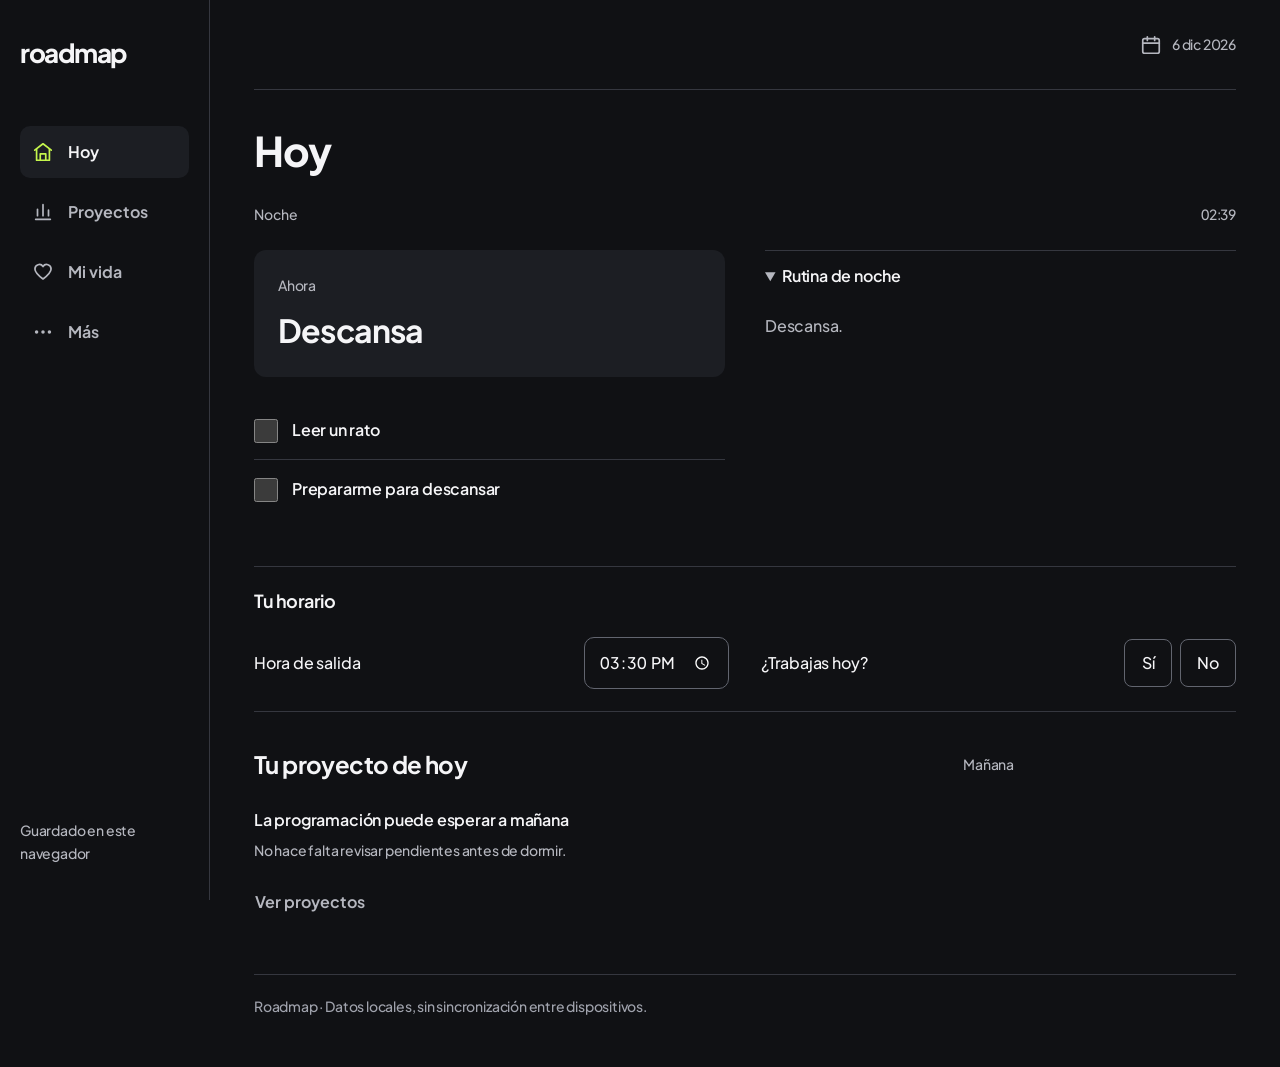
==== commit 7b371c0f: "Redesign Roadmap with Denbou typography and visible daily routines" ====
--- a/index.html
+++ b/index.html
@@ -1,58 +1,33 @@
-<!doctype html><html lang="es"><head><meta charset="utf-8"><meta name="viewport" content="width=device-width,initial-scale=1,viewport-fit=cover"><meta name="theme-color" content="#f3f1e7"><title>ROADMAP · Un universo en movimiento</title>
-<link rel="stylesheet" href="./roadmap-3.css?v=20261108-routine-v2"></head><body><a class="skip-link" href="#mainContent">Ir al contenido</a><div id="saveStatus" class="save-status" role="status" aria-live="polite"></div><aside class="roadmap-side">
- <div class="sidebrand"><span class="sidebrand-name">roadmap</span><span class="side-version">2.0</span></div>
- <p class="sidesub">Tu universo, en marcha.</p>
- <nav class="side-nav" aria-label="Navegación principal"><button type="button" data-side-nav="hoy" class="active" aria-current="page"><svg class="roadmap-icon" viewBox="0 0 24 24" fill="none" stroke="currentColor" stroke-width="1.85" stroke-linecap="round" stroke-linejoin="round" aria-hidden="true" focusable="false"><path d="m3 10 9-7 9 7"/><path d="M5 9v12h14V9"/><path d="M9 21v-7h6v7"/></svg><span>Hoy</span></button><button type="button" data-side-nav="proyectos"><svg class="roadmap-icon" viewBox="0 0 24 24" fill="none" stroke="currentColor" stroke-width="1.85" stroke-linecap="round" stroke-linejoin="round" aria-hidden="true" focusable="false"><path d="M4 20h16"/><path d="M6 16V9M12 16V4M18 16v-6" stroke-linecap="round"/></svg><span>Proyectos</span></button><button type="button" data-side-nav="vida"><svg class="roadmap-icon" viewBox="0 0 24 24" fill="none" stroke="currentColor" stroke-width="1.85" stroke-linecap="round" stroke-linejoin="round" aria-hidden="true" focusable="false"><path d="M20.8 8.6c0 4.2-8.8 11-8.8 11s-8.8-6.8-8.8-11a4.8 4.8 0 0 1 8.8-2.6 4.8 4.8 0 0 1 8.8 2.6Z"/></svg><span>Mi vida</span></button><button type="button" data-side-nav="mas"><svg class="roadmap-icon" viewBox="0 0 24 24" fill="none" stroke="currentColor" stroke-width="1.85" stroke-linecap="round" stroke-linejoin="round" aria-hidden="true" focusable="false"><circle cx="5" cy="12" r="1"/><circle cx="12" cy="12" r="1"/><circle cx="19" cy="12" r="1"/></svg><span>Más</span></button></nav><p class="sidefoot">Un paso cambia<br>todo el recorrido.</p>
- </aside><main class="shell" id="mainContent" tabindex="-1"><header class="top"><div class="brand"><span class="sidebrand-name">roadmap</span><span class="roadmap-brand-sub">2.0</span></div><span class="pill roadmap-date-pill"><svg class="roadmap-icon" viewBox="0 0 24 24" fill="none" stroke="currentColor" stroke-width="1.85" stroke-linecap="round" stroke-linejoin="round" aria-hidden="true"><rect x="3" y="5" width="18" height="16" rx="2"/><path d="M16 3v4M8 3v4M3 10h18"/></svg><span id="todayDate"></span></span></header><nav class="nav" id="tabs"><button class="active" data-tab="hoy">Hoy</button><button data-tab="semana">Semana</button><button data-tab="proyectos">Proyectos</button><button data-tab="vida">Vida personal</button><button data-tab="revision">Revisión</button><button data-tab="mas">Más</button></nav><section id="hoy" tabindex="-1">
- <header class="universe-heading"><div class="eyebrow">TU ESPACIO DE AVANCE</div><h1>Haz que<br>pase<span class="heading-dot">.</span></h1><p>Un paso hoy. Nuevas posibilidades mañana.</p></header>
- <div class="daily-guide roadmap-home-coach"><section id="dayCoach" class="day-coach" aria-label="Siguiente acción y horario recomendado" aria-live="polite"><div class="eyebrow">HOY</div></section></div>
- <div class="home-stage"><section id="universeProgress" class="universe-progress" aria-label="Progreso del portafolio"></section>
- <div class="daily-overview hidden" aria-hidden="true"><h2 id="dayHeadline"></h2><p id="dayReason"></p></div>
+<!doctype html><html lang="es"><head><meta charset="utf-8"><meta name="viewport" content="width=device-width,initial-scale=1,viewport-fit=cover"><meta name="theme-color" content="#101114"><title>Roadmap · Hoy</title>
+<link rel="preload" href="./fonts/plus-jakarta-sans-variable.ttf" as="font" type="font/ttf" crossorigin><link rel="stylesheet" href="./roadmap-3.css?v=20261108-calm-v1"></head><body><a class="skip-link" href="#mainContent">Ir al contenido</a><div id="saveStatus" class="save-status" role="status" aria-live="polite"></div><aside class="roadmap-side">
+ <div class="sidebrand"><span class="sidebrand-name">roadmap</span></div>
 
- <article class="card plan-panel home-work">
-  <div class="plan-head"><h2>Misión de hoy</h2><span class="plan-count" id="workCount">1 tarea</span></div>
-  <div id="priorityList"></div><button class="mission-link" type="button" data-side-nav="proyectos">Explorar el recorrido <svg class="roadmap-icon" viewBox="0 0 24 24" fill="none" stroke="currentColor" stroke-width="1.8" aria-hidden="true"><path d="M6 18 18 6M6 6h12v12"/></svg></button><details class="mission-rule"><summary>¿Por qué esta misión?</summary><p>Primera tarea sin marcar de tu lista prioritaria. La hora y tus preferencias diarias pueden sugerir una pausa.</p></details>
- </article>
- <div id="careList" class="hidden"></div>
- </div><section class="home-constellation" aria-labelledby="universeProjectsTitle"><div class="constellation-head"><h2 id="universeProjectsTitle">Tus proyectos<span class="heading-dot"> /</span></h2><button type="button" class="text-link" data-side-nav="proyectos">Ver etapas <svg class="roadmap-icon" viewBox="0 0 24 24" fill="none" stroke="currentColor" stroke-width="1.8" aria-hidden="true"><path d="M6 18 18 6M6 6h12v12"/></svg></button></div><div id="universeProjects" class="universe-projects"></div></section>
- <div id="quickTasks" class="hidden"></div><div id="stats" class="hidden"></div>
-</section><section id="semana" class="hidden"><div class="section"><h1>Esta semana</h1><span class="pill">Plan orientativo, editable</span></div><details class="card weekly-calendar"><summary>Ver fechas de esta semana</summary><div class="weekdays" id="weekDays"></div><p class="mini muted">Fechas de referencia, no citas confirmadas.</p></details><div class="two" ><div class="card"><h2>Metas de la semana</h2><div id="weeklyTasks"></div></div><div class="card"><h2>Agenda base</h2><div class="focus"><h3>Al despertar</h3><p>Elegir 3 prioridades y revisar trabajo</p></div><div class="focus"><h3>Mañana</h3><p>Movimiento, comida y estudio cuando se pueda</p></div><div class="focus"><h3>Mediodía / noche</h3><p>Bloques de trabajo creativo y técnico</p></div><div class="focus"><h3>Domingo</h3><p>Revisión semanal y compras</p></div></div></div></section><section id="proyectos" class="hidden">
+ <nav class="side-nav" aria-label="Navegación principal"><button type="button" data-side-nav="hoy" class="active" aria-current="page"><svg class="roadmap-icon" viewBox="0 0 24 24" fill="none" stroke="currentColor" stroke-width="1.85" stroke-linecap="round" stroke-linejoin="round" aria-hidden="true" focusable="false"><path d="m3 10 9-7 9 7"/><path d="M5 9v12h14V9"/><path d="M9 21v-7h6v7"/></svg><span>Hoy</span></button><button type="button" data-side-nav="proyectos"><svg class="roadmap-icon" viewBox="0 0 24 24" fill="none" stroke="currentColor" stroke-width="1.85" stroke-linecap="round" stroke-linejoin="round" aria-hidden="true" focusable="false"><path d="M4 20h16"/><path d="M6 16V9M12 16V4M18 16v-6" stroke-linecap="round"/></svg><span>Proyectos</span></button><button type="button" data-side-nav="vida"><svg class="roadmap-icon" viewBox="0 0 24 24" fill="none" stroke="currentColor" stroke-width="1.85" stroke-linecap="round" stroke-linejoin="round" aria-hidden="true" focusable="false"><path d="M20.8 8.6c0 4.2-8.8 11-8.8 11s-8.8-6.8-8.8-11a4.8 4.8 0 0 1 8.8-2.6 4.8 4.8 0 0 1 8.8 2.6Z"/></svg><span>Mi vida</span></button><button type="button" data-side-nav="mas"><svg class="roadmap-icon" viewBox="0 0 24 24" fill="none" stroke="currentColor" stroke-width="1.85" stroke-linecap="round" stroke-linejoin="round" aria-hidden="true" focusable="false"><circle cx="5" cy="12" r="1"/><circle cx="12" cy="12" r="1"/><circle cx="19" cy="12" r="1"/></svg><span>Más</span></button></nav><p class="sidefoot">Guardado en este navegador</p>
+ </aside><main class="shell" id="mainContent" tabindex="-1"><header class="top"><div class="brand"><span class="sidebrand-name">roadmap</span></div><span class="pill roadmap-date-pill"><svg class="roadmap-icon" viewBox="0 0 24 24" fill="none" stroke="currentColor" stroke-width="1.85" stroke-linecap="round" stroke-linejoin="round" aria-hidden="true"><rect x="3" y="5" width="18" height="16" rx="2"/><path d="M16 3v4M8 3v4M3 10h18"/></svg><span id="todayDate"></span></span></header><nav class="nav" id="tabs"><button class="active" data-tab="hoy">Hoy</button><button data-tab="semana">Semana</button><button data-tab="proyectos">Proyectos</button><button data-tab="vida">Vida personal</button><button data-tab="revision">Revisión</button><button data-tab="mas">Más</button></nav><section id="hoy" tabindex="-1">
+ <header class="screen-heading"><h1>Hoy</h1></header>
+ <section id="dayCoach" class="day-coach" aria-label="Siguiente acción, cuidados y horario"></section>
+ <section class="home-work" aria-labelledby="missionTitle"><div class="section-head"><h2 id="missionTitle">Tu proyecto de hoy</h2><span id="workCount" class="muted"></span></div><div id="priorityList"></div><button type="button" class="text-link" data-side-nav="proyectos">Ver proyectos</button></section>
+ <div class="hidden" aria-hidden="true"><div id="careList"></div><div id="dayHeadline"></div><div id="dayReason"></div><div id="quickTasks"></div><div id="stats"></div></div>
+</section><section id="semana" class="hidden"><div class="section"><h1>Esta semana</h1><span class="pill">Agenda orientativa</span></div><details class="card weekly-calendar"><summary>Calendario de la semana</summary><div class="weekdays" id="weekDays"></div><p class="mini muted">Fechas de referencia, no citas confirmadas.</p></details><div class="two" ><div class="card"><h2>Metas de la semana</h2><div id="weeklyTasks"></div></div><div class="card"><h2>Agenda base</h2><div class="focus"><h3>Al despertar</h3><p>Elegir 3 prioridades y revisar trabajo</p></div><div class="focus"><h3>Mañana</h3><p>Movimiento, comida y estudio cuando se pueda</p></div><div class="focus"><h3>Mediodía / noche</h3><p>Bloques de trabajo creativo y técnico</p></div><div class="focus"><h3>Domingo</h3><p>Revisión semanal y compras</p></div></div></div></section><section id="proyectos" class="hidden">
  <div class="section roadmap-project-heading">
-  <div><h1>Mis proyectos</h1><p>Cada proyecto, su propio recorrido.</p></div>
+  <div><h1>Proyectos</h1></div>
   <input id="filter" class="input search" placeholder="Buscar tarea..." aria-label="Buscar en proyectos">
  </div>
- <div id="projects"></div>
- </section><section id="vida" class="hidden">
-<header class="screen-heading"><div class="eyebrow">MI VIDA</div><h1>También eres el proyecto.</h1><p>Salud, vínculos y metas, sin convertir todo en una lista de obligaciones.</p></header>
- <details class="home-progress">
-  <summary><span>Mi progreso</span></summary>
-  <section id="lifeIndicatorsV2" class="rv2-kpis" aria-label="Anillos de progreso"></section>
- </details><div class="life-simple">
- <article class="card"><span class="life-dot dot-health"></span><h2>Salud</h2><p>Alimentación, movimiento y descanso.</p></article>
- <article class="card"><span class="life-dot dot-connections"></span><h2>Vínculos</h2><p>Momentos con las personas que te importan.</p></article>
- <article class="card"><span class="life-dot dot-goals"></span><h2>Objetivos</h2><p>Escritura, aprendizaje y estabilidad personal.</p></article>
-</div>
-<div id="lifeCards" class="hidden"></div>
-<details class="card life-full"><summary>Ver mi lista completa de hábitos</summary><div id="lifeTasks"></div></details>
+ <div id="projectDirectory" aria-label="Listado de proyectos"></div><button type="button" id="projectBack" class="text-link hidden">Volver a proyectos</button><div id="projects"></div>
+ </section><section id="vida" class="hidden"><header class="screen-heading"><h1>Mi vida</h1></header>
+ <div id="lifeIndicatorsV2"></div><section class="life-habits"><h2>Hábitos y objetivos</h2><div id="lifeTasks"></div></section><div id="lifeCards" class="hidden"></div>
 </section><section id="mas" class="hidden" aria-label="Más opciones">
-  <header class="roadmap-more-head"><div class="eyebrow">MÁS OPCIONES</div><h1>A tu manera.</h1><p>Tu semana, notas y respaldo, sin llenar la portada de botones.</p></header>
+  <header class="roadmap-more-head"><h1>Más</h1></header>
   <div class="roadmap-more-grid">
     <button type="button" class="roadmap-more-tile" data-side-nav="semana">
       <svg class="roadmap-icon" viewBox="0 0 24 24" fill="none" stroke="currentColor" stroke-width="1.85" stroke-linecap="round" stroke-linejoin="round" aria-hidden="true" focusable="false"><rect x="3" y="5" width="18" height="16" rx="2"/><path d="M16 3v4M8 3v4M3 10h18"/><path d="m9 15 2 2 4-4"/></svg>
-      <span><strong>Esta semana</strong><small>Objetivos, calendario y organización semanal</small></span>
+      <span><strong>Esta semana</strong><small>Metas y calendario</small></span>
       <svg class="roadmap-icon roadmap-more-arrow" viewBox="0 0 24 24" fill="none" stroke="currentColor" stroke-width="1.85" stroke-linecap="round" stroke-linejoin="round" aria-hidden="true"><path d="m9 18 6-6-6-6"/></svg>
     </button>
     <button type="button" class="roadmap-more-tile" data-side-nav="revision">
       <svg class="roadmap-icon" viewBox="0 0 24 24" fill="none" stroke="currentColor" stroke-width="1.85" stroke-linecap="round" stroke-linejoin="round" aria-hidden="true" focusable="false"><rect x="4" y="3" width="16" height="18" rx="2"/><path d="M8 8h8M8 12h8M8 16h5"/></svg>
-      <span><strong>Revisión y respaldo</strong><small>Notas, reporte y copia de tus avances</small></span>
+      <span><strong>Revisión y respaldo</strong><small>Notas y respaldo JSON</small></span>
       <svg class="roadmap-icon roadmap-more-arrow" viewBox="0 0 24 24" fill="none" stroke="currentColor" stroke-width="1.85" stroke-linecap="round" stroke-linejoin="round" aria-hidden="true"><path d="m9 18 6-6-6-6"/></svg>
     </button>
   </div>
- <details class="card checkin-panel roadmap-routine" aria-labelledby="routineTitle"><summary><svg class="roadmap-icon" viewBox="0 0 24 24" fill="none" stroke="currentColor" stroke-width="1.85" stroke-linecap="round" stroke-linejoin="round" aria-hidden="true" focusable="false"><rect x="3" y="5" width="18" height="16" rx="2"/><path d="M16 3v4M8 3v4M3 10h18"/><path d="m9 15 2 2 4-4"/></svg><span>Tu guía diaria</span><small>Ver más</small></summary><div class="roadmap-routine-content">
-  <div class="eyebrow">UN RITMO QUE SÍ SE PUEDA SOSTENER</div>
-  <h2 id="routineTitle" >Primero tú. Después los proyectos.</h2>
-  <div class="routine-line"><strong>Al comenzar el día</strong><span>Desayunar y hacer algo de movimiento antes de abrir la computadora.</span></div>
-  <div class="routine-line"><strong>Durante el día</strong><span>Avanzar en una o dos tareas importantes y asegurar la siguiente comida.</span></div>
-  <div class="routine-line"><strong>Antes de dormir</strong><span>Leer un poco, preparar el día siguiente y desconectarte.</span></div>
-  <p class="micro-status">Si te levantaste tarde, ajustamos el plan. No necesitas compensar todas las horas perdidas.</p>
- </div></details></section><section id="revision" class="hidden"><div class="section"><h1>Revisión y ajustes</h1></div><div class="two"><div class="card"><h2>Check-in diario</h2><p class="mini muted">Anota qué avanzó, qué se bloqueó y qué cambia mañana. Puedes copiar el resumen y pegarlo en ChatGPT para replanear.</p><textarea id="dailyNote" class="input textarea" placeholder="Hoy avancé... / Mañana necesito..." aria-label="Nota diaria"></textarea><div class="review-actions"><button class="btn" id="copy">Copiar reporte</button><button class="btn alt" id="export">Exportar respaldo JSON</button><button class="btn ghost" id="importBackup" type="button">Importar respaldo</button><input id="backupFile" type="file" accept=".json,application/json" hidden></div><p id="copyStatus" class="mini muted" role="status"></p><p id="backupStatus" class="mini muted" role="status"></p></div><div class="card"><h2>Cómo trabajaremos</h2><p class="mini">Diario: tres prioridades. Cada 3 días: preguntas de seguimiento (cuando conversemos). Domingo: revisión semanal. Cada 15 días: revisar metas grandes.</p><div class="note">Este archivo guarda tus checks y notas en el navegador del dispositivo. No sincroniza automáticamente con ChatGPT ni con otros equipos.</div></div></div><details class="card"><summary>Notas históricas y datos por aclarar</summary><p class="mini muted">Estas notas son referencias, no tareas terminadas.</p><div id="unknowns"></div></details><div class="section"><h2>Datos y privacidad</h2></div><div class="card"><p class="mini">Si publicas este HTML en GitHub Pages, el código y las tareas iniciales pueden ser públicos. No coloques montos privados, datos de clientes ni contraseñas en el archivo publicado. Las notas locales se quedan en este navegador, salvo que las exportes o compartas.</p><button class="btn ghost" id="reset">Borrar mis checks y notas locales</button></div></section><div class="footer">ROADMAP · Un paso a la vez. Tus datos siguen en este navegador.</div></main><nav class="roadmap-bottom" aria-label="Navegación móvil"><button type="button" data-side-nav="hoy" class="active" aria-current="page"><svg class="roadmap-icon" viewBox="0 0 24 24" fill="none" stroke="currentColor" stroke-width="1.85" stroke-linecap="round" stroke-linejoin="round" aria-hidden="true" focusable="false"><path d="m3 10 9-7 9 7"/><path d="M5 9v12h14V9"/><path d="M9 21v-7h6v7"/></svg><span>Hoy</span></button><button type="button" data-side-nav="proyectos"><svg class="roadmap-icon" viewBox="0 0 24 24" fill="none" stroke="currentColor" stroke-width="1.85" stroke-linecap="round" stroke-linejoin="round" aria-hidden="true" focusable="false"><path d="M4 20h16"/><path d="M6 16V9M12 16V4M18 16v-6" stroke-linecap="round"/></svg><span>Proyectos</span></button><button type="button" data-side-nav="vida"><svg class="roadmap-icon" viewBox="0 0 24 24" fill="none" stroke="currentColor" stroke-width="1.85" stroke-linecap="round" stroke-linejoin="round" aria-hidden="true" focusable="false"><path d="M20.8 8.6c0 4.2-8.8 11-8.8 11s-8.8-6.8-8.8-11a4.8 4.8 0 0 1 8.8-2.6 4.8 4.8 0 0 1 8.8 2.6Z"/></svg><span>Mi vida</span></button><button type="button" data-side-nav="mas"><svg class="roadmap-icon" viewBox="0 0 24 24" fill="none" stroke="currentColor" stroke-width="1.85" stroke-linecap="round" stroke-linejoin="round" aria-hidden="true" focusable="false"><circle cx="5" cy="12" r="1"/><circle cx="12" cy="12" r="1"/><circle cx="19" cy="12" r="1"/></svg><span>Más</span></button></nav><script src="./roadmap-3.js?v=20261108-routine-v2"></script></body></html>+</section><section id="revision" class="hidden"><div class="section"><h1>Revisión y ajustes</h1></div><div class="two"><div class="card"><h2>Notas del día</h2><p class="mini muted">Avances, bloqueos y siguiente paso.</p><textarea id="dailyNote" class="input textarea" placeholder="Hoy avancé... / Mañana necesito..." aria-label="Nota diaria"></textarea><div class="review-actions"><button class="btn" id="copy">Copiar reporte</button><button class="btn alt" id="export">Exportar respaldo JSON</button><button class="btn ghost" id="importBackup" type="button">Importar respaldo</button><input id="backupFile" type="file" accept=".json,application/json" hidden></div><p id="copyStatus" class="mini muted" role="status"></p><p id="backupStatus" class="mini muted" role="status"></p></div><div class="card"><h2>Organización</h2><p class="mini">Revisa tus prioridades a diario y las metas cada domingo.</p><div class="note">Este archivo guarda tus checks y notas en el navegador del dispositivo. No sincroniza automáticamente con ChatGPT ni con otros equipos.</div></div></div><details class="card"><summary>Notas históricas y datos por aclarar</summary><p class="mini muted">Estas notas son referencias, no tareas terminadas.</p><div id="unknowns"></div></details><div class="section"><h2>Datos y privacidad</h2></div><div class="card"><p class="mini">El sitio y las tareas iniciales son públicos. Tus notas y marcas se guardan en este navegador; se comparten solo si exportas el respaldo.</p><button class="btn ghost" id="reset">Borrar mis checks y notas locales</button></div></section><div class="footer">Roadmap · Datos locales, sin sincronización entre dispositivos.</div></main><nav class="roadmap-bottom" aria-label="Navegación móvil"><button type="button" data-side-nav="hoy" class="active" aria-current="page"><svg class="roadmap-icon" viewBox="0 0 24 24" fill="none" stroke="currentColor" stroke-width="1.85" stroke-linecap="round" stroke-linejoin="round" aria-hidden="true" focusable="false"><path d="m3 10 9-7 9 7"/><path d="M5 9v12h14V9"/><path d="M9 21v-7h6v7"/></svg><span>Hoy</span></button><button type="button" data-side-nav="proyectos"><svg class="roadmap-icon" viewBox="0 0 24 24" fill="none" stroke="currentColor" stroke-width="1.85" stroke-linecap="round" stroke-linejoin="round" aria-hidden="true" focusable="false"><path d="M4 20h16"/><path d="M6 16V9M12 16V4M18 16v-6" stroke-linecap="round"/></svg><span>Proyectos</span></button><button type="button" data-side-nav="vida"><svg class="roadmap-icon" viewBox="0 0 24 24" fill="none" stroke="currentColor" stroke-width="1.85" stroke-linecap="round" stroke-linejoin="round" aria-hidden="true" focusable="false"><path d="M20.8 8.6c0 4.2-8.8 11-8.8 11s-8.8-6.8-8.8-11a4.8 4.8 0 0 1 8.8-2.6 4.8 4.8 0 0 1 8.8 2.6Z"/></svg><span>Mi vida</span></button><button type="button" data-side-nav="mas"><svg class="roadmap-icon" viewBox="0 0 24 24" fill="none" stroke="currentColor" stroke-width="1.85" stroke-linecap="round" stroke-linejoin="round" aria-hidden="true" focusable="false"><circle cx="5" cy="12" r="1"/><circle cx="12" cy="12" r="1"/><circle cx="19" cy="12" r="1"/></svg><span>Más</span></button></nav><script src="./roadmap-3.js?v=20261108-calm-v1"></script></body></html>
--- a/roadmap-3.css
+++ b/roadmap-3.css
@@ -1,555 +1,188 @@
-/* ROADMAP 3.0 — único sistema visual.
-   Basado en los componentes y tokens de Denbou 2.0.
-   2026-11-07. Sin dependencias de estilos históricos. */
+/* Roadmap · calm operating system. One stylesheet, one type scale.
+   Denbou reference: colors, local Plus Jakarta Sans, clear controls and spacing.
+   Surfaces are used once per functional area; nested content stays on that plane. */
+@font-face{
+ font-family:'Plus Jakarta Sans';font-style:normal;font-weight:200 800;font-display:swap;
+ src:url('./fonts/plus-jakarta-sans-variable.ttf') format('truetype');
+}
 :root{
  color-scheme:dark;
  --font:'Plus Jakarta Sans',-apple-system,BlinkMacSystemFont,'Segoe UI',sans-serif;
- --bg:#101114;--surface:#1C1E24;--surface-alt:#252831;--ink:#F5F5F7;
- --muted:#B5B7C0;--faint:#A0A3AD;--border:#353740;
- --accent:#B3FE15;--accent-wash:#222A19;--danger:#FF7590;
- --info:#42D7ED;--warm:#FFBD6B;
- --radius-sm:12px;--radius-card:20px;--radius-dialog:24px;
- --ease:cubic-bezier(.22,1,.36,1);
- --fast:160ms;--normal:220ms;
+ --bg:#101114;--surface:#1C1E23;--surface-alt:#26292F;
+ --ink:#F5F5F7;--muted:#B5B7BF;--faint:#A0A3AD;--border:#35373F;
+ --accent:#C4F54C;--accent-wash:#202619;--danger:#FF93A5;--info:#74DCEB;
+ --radius:12px;--space:24px;--fast:180ms;--ease:cubic-bezier(.22,1,.36,1);
+ --type-body:16px;--type-small:14px;--type-section:24px;--type-title:clamp(32px,3.2vw,44px);
 }
 *,*::before,*::after{box-sizing:border-box}
-html{min-width:320px;background:var(--bg);color:var(--ink);scroll-behavior:smooth}
-body{margin:0;min-height:100dvh;display:grid;grid-template-columns:210px minmax(0,1fr);
- background:var(--bg);font:500 16px/1.55 var(--font);letter-spacing:-.012em}
-button,input,textarea,select{font:inherit}
-button{cursor:pointer}
-h1,h2,h3,h4{color:var(--ink);letter-spacing:-.035em;line-height:1.27;margin:0}
-h1{line-height:1.12}
-p{color:var(--muted);margin:0}
-small{line-height:1.55}
+html{background:var(--bg);color:var(--ink);min-width:320px;scroll-padding-block:24px}
+body{margin:0;font:500 var(--type-body)/1.65 var(--font);letter-spacing:-.012em;display:grid;grid-template-columns:210px minmax(0,1fr);min-height:100dvh}
+button,input,textarea,select{font:inherit;color:inherit}
+button{cursor:pointer}button:disabled{opacity:.5;cursor:not-allowed}
+button,input,textarea,select,summary,a{touch-action:manipulation}
+button,a,summary{-webkit-tap-highlight-color:transparent}
+button:focus-visible,input:focus-visible,textarea:focus-visible,select:focus-visible,summary:focus-visible,a:focus-visible,[tabindex]:focus-visible{outline:3px solid var(--info);outline-offset:4px}
+::selection{background:var(--accent);color:var(--bg)}
 a{color:var(--accent)}
-::selection{color:#101114;background:var(--accent)}
-button:focus-visible,input:focus-visible,textarea:focus-visible,summary:focus-visible,a:focus-visible,select:focus-visible{
- outline:3px solid var(--info);outline-offset:3px
+h1,h2,h3,h4,p{margin:0}h1,h2,h3,h4{color:var(--ink);text-wrap:balance}
+h1{font-size:var(--type-title);line-height:1.2;letter-spacing:-.035em;font-weight:750}
+h2{font-size:var(--type-section);line-height:1.35;letter-spacing:-.025em;font-weight:700}
+h3,h4{font-size:18px;line-height:1.5;font-weight:650;letter-spacing:-.015em}
+p{color:var(--muted);max-width:68ch}p+p{margin-top:12px}
+small,.mini,.eyebrow{font-size:var(--type-small);line-height:1.65}
+small{display:block;color:var(--muted);font-weight:500}
+.eyebrow{color:var(--muted);font-weight:500;text-transform:none;letter-spacing:0}
+.muted{color:var(--muted)}
+.hidden,[hidden]{display:none!important}
+.roadmap-icon{display:block;flex:none;width:22px;height:22px}
+.skip-link{position:fixed;z-index:100;top:12px;left:12px;padding:12px 18px;background:var(--surface);border:1px solid var(--info);border-radius:8px;transform:translateY(-150%)}
+.skip-link:focus{transform:none}
+/* Desktop shell; reading width does not expand with the display. */
+.roadmap-side{position:sticky;top:0;display:flex;flex-direction:column;height:100dvh;padding:36px 20px;border-right:1px solid var(--border)}
+.sidebrand-name{font-weight:750;letter-spacing:-.05em;font-size:26px;line-height:1.3}
+.side-nav{display:grid;gap:8px;margin-top:56px}
+.side-nav button{display:flex;align-items:center;gap:14px;min-height:52px;border:0;border-radius:10px;background:transparent;padding:12px;text-align:left;color:var(--muted);font-weight:650}
+.side-nav button.active{background:var(--surface);color:var(--ink)}
+.side-nav button.active .roadmap-icon{color:var(--accent)}
+.sidefoot{margin-top:auto;font-size:14px;line-height:1.6}
+.shell{width:100%;max-width:1240px;min-width:0;margin:0 auto;padding:0 44px 48px}
+.top{height:90px;display:flex;align-items:center;justify-content:flex-end;gap:16px;border-bottom:1px solid var(--border);margin-bottom:36px}
+.brand{display:none}.roadmap-date-pill{display:flex;align-items:center;gap:10px;color:var(--muted);font-size:14px}
+.nav,.roadmap-bottom{display:none}
+.screen-heading,.roadmap-project-heading,.roadmap-more-head{margin-bottom:28px}
+.section,.section-head{display:flex;align-items:center;justify-content:space-between;flex-wrap:wrap;gap:12px;margin:28px 0 18px}
+.section-head:first-child{margin-top:0}
+.section h1,.screen-heading h1,.roadmap-more-head h1{margin-bottom:0}
+.section h2{font-size:24px}
+.footer{font-size:14px;line-height:1.7;color:var(--faint);margin-top:48px;padding-top:20px;border-top:1px solid var(--border)}
+/* Shared controls. A primary action is reserved for the current recommendation. */
+.btn,.text-link,.coach-done{display:inline-flex;align-items:center;justify-content:center;gap:8px;min-height:48px;min-width:48px;padding:10px 16px;background:var(--surface-alt);border:1px solid var(--border);border-radius:10px;font-size:16px;font-weight:650;text-decoration:none;transition:background-color var(--fast) var(--ease),border-color var(--fast) var(--ease)}
+.btn.ghost,.text-link{background:transparent;color:var(--muted);border-color:transparent;padding-inline:0}
+.btn.ghost{padding-inline:12px}
+.coach-done,.btn.primary{background:var(--accent);border-color:var(--accent);color:#161B0C}
+.input,input[type=time]{width:100%;min-height:48px;padding:11px 14px;background:var(--bg);border:1px solid #62656F;border-radius:10px;font-size:16px;color:var(--ink);min-width:0}
+.input::placeholder{color:var(--faint)}
+textarea.input{min-height:160px;resize:vertical;line-height:1.7}
+input[type=checkbox]{width:24px;height:24px;flex:none;accent-color:var(--accent);margin:2px 0 0;cursor:pointer}
+input[type=range]{width:100%;display:block;min-height:48px;accent-color:var(--accent);margin:8px 0 0;cursor:pointer}
+summary{cursor:pointer;min-height:48px;padding:12px 0;color:var(--ink);font-size:16px;line-height:1.6;font-weight:600}
+summary::marker{color:var(--muted)}
+details[open]>summary{margin-bottom:12px}
+details>p{font-size:14px;margin-bottom:16px}
+/* Today: orientation, essential care and schedule, then one work mission. */
+.day-coach{display:grid;grid-template-columns:minmax(0,1fr) minmax(0,1fr);gap:24px 40px;align-items:start}
+.coach-head{grid-column:1/-1;display:flex;justify-content:space-between;align-items:center;gap:16px;color:var(--muted);font-size:14px}
+.coach-clock{font-variant-numeric:tabular-nums}
+.coach-next{grid-column:1;display:grid;justify-items:start;gap:12px;padding:24px;background:var(--surface);border-radius:var(--radius)}
+.coach-next>span{font-size:14px;color:var(--muted)}
+.coach-next>strong{font-size:clamp(26px,2.7vw,32px);line-height:1.35;letter-spacing:-.025em;font-weight:700;max-width:24ch}
+.coach-done{margin-top:4px}
+.coach-essentials,.coach-rest{grid-column:1;margin-top:0}
+.coach-essential{display:flex;align-items:center;gap:14px;min-height:56px;padding:12px 0;border-bottom:1px solid var(--border);cursor:pointer;font-size:16px}
+.coach-essential:last-child{border-bottom:0}
+.coach-essential:has(input:checked)>span{color:var(--muted)}
+.coach-wake{grid-column:1;display:flex;align-items:center;justify-content:space-between;gap:16px;flex-wrap:wrap;padding:16px 0;border-top:1px solid var(--border)}
+.coach-wake>div,.coach-shift-choices{display:flex;gap:8px;flex-wrap:wrap}
+.coach-wake button,.coach-shift-choices button{background:transparent;border:1px solid #62656F;border-radius:8px;min-width:48px;min-height:48px;padding:10px 16px;font-size:16px}
+.coach-shift-choices button[aria-pressed=true]{color:var(--accent);border-color:var(--accent);background:var(--accent-wash)}
+.coach-schedule{grid-column:2;grid-row:2 / span 3;border-top:1px solid var(--border)}
+.coach-slot{display:grid;grid-template-columns:112px minmax(0,1fr);gap:16px;padding:15px 0;border-bottom:1px solid var(--border)}
+.coach-slot-time{color:var(--muted);font-size:14px;font-variant-numeric:tabular-nums;white-space:nowrap}
+.coach-slot-copy b{font-size:16px;font-weight:550;line-height:1.6}
+.coach-settings{grid-column:1/-1;display:flex;align-items:center;gap:24px 32px;flex-wrap:wrap;padding:22px 0;border-top:1px solid var(--border);border-bottom:1px solid var(--border)}
+.coach-settings h2{font-size:18px;width:100%;font-weight:650}
+.coach-setting-row{display:flex;align-items:center;gap:16px;justify-content:space-between;flex:1;min-width:260px}
+.coach-setting-row input[type=time]{width:145px;min-width:130px;font-variant-numeric:tabular-nums}
+.home-work{padding-top:32px;margin-top:4px;max-width:760px}
+.home-work .section-head{margin-bottom:10px}
+#workCount{font-size:14px}
+.task,.rv3-check{display:flex;align-items:flex-start;gap:14px;min-height:56px;padding:16px 0;border-bottom:1px solid var(--border);cursor:pointer;font-size:16px;line-height:1.6}
+.task:last-child{border-bottom:0}
+.task>span{min-width:0}.task b{display:block;font-size:16px;font-weight:600;line-height:1.6;overflow-wrap:anywhere}
+.task small{margin-top:4px;font-size:14px;overflow-wrap:anywhere}
+.task.done b{color:var(--muted);text-decoration:line-through;text-decoration-thickness:1px}
+.task input:focus-visible{outline-offset:6px}
+.plan-plain{padding:16px 0;display:flex;gap:12px}.plan-plain .plan-symbol{display:none}.plan-plain b{display:block;font-size:16px;font-weight:600}.plan-plain small{margin-top:6px}
+.more-priorities{margin-top:8px}.more-priorities>summary{color:var(--muted)}
+/* Project directory and individual detail share a clear typographic hierarchy. */
+.roadmap-project-heading{display:flex;align-items:center;justify-content:space-between;gap:24px;flex-wrap:wrap}
+.search{width:300px;max-width:100%}
+#portfolioV2{margin-bottom:28px;max-width:760px;padding:0;border:0;background:transparent}
+.portfolio-summary{display:flex;justify-content:space-between;gap:16px;align-items:baseline;font-size:16px}
+.portfolio-summary>span{color:var(--muted)}.portfolio-summary>strong{font-size:18px;font-weight:600}
+#portfolioV2 details{margin-top:4px}#portfolioV2 summary{font-size:14px;color:var(--muted)}
+#projectDirectory{margin-top:20px}
+.project-row{display:flex;align-items:center;gap:24px;width:100%;padding:24px 0;min-height:104px;border:0;border-top:1px solid var(--border);background:transparent;text-align:left;color:var(--ink)}
+.project-row>span:first-child{flex:1;min-width:0}
+.project-row strong{display:block;font-size:24px;line-height:1.4;font-weight:650;letter-spacing:-.025em;overflow-wrap:anywhere}
+.project-row small{font-size:14px;margin-top:4px}
+.project-row-progress{text-align:right;font-size:18px;font-variant-numeric:tabular-nums;flex:none}
+.project-row>.roadmap-icon{color:var(--muted)}
+#projectBack{margin-bottom:20px}
+#projects{min-width:0}
+.rv2-project{padding:0;border:0;background:transparent;min-width:0;scroll-margin-top:24px}
+.rv2-project-head{display:flex;justify-content:space-between;align-items:flex-start;gap:24px;margin-bottom:24px}
+.rv2-project-head>div{min-width:0;flex:1}.rv2-project-head h1{font-size:32px;margin:6px 0 10px;line-height:1.3;overflow-wrap:anywhere}
+.rv2-project-head p{font-size:16px}.rv2-percent{font-size:24px;font-weight:650;font-variant-numeric:tabular-nums;line-height:1.4;flex:none;padding-top:28px}
+.project-current{display:grid;grid-template-columns:1fr 1.3fr;gap:24px;padding:24px 0;border-block:1px solid var(--border);margin-bottom:20px}
+.project-current small{margin-bottom:8px}.project-current b{font-size:16px;line-height:1.6;font-weight:550;display:block}
+.rv2-counter,.rv2-reference,.rv3-roadmap-disclaimer,.rv3-roadmap-feedback{color:var(--muted);font-size:14px;margin:16px 0;max-width:68ch}
+.rv2-reference b{font-weight:600}.rv2-next{display:grid;gap:8px;padding:24px 0;border-block:1px solid var(--border);margin:20px 0}.rv2-next strong{font-size:16px;font-weight:650}.rv2-next p{font-size:16px;margin:0 0 12px}
+.rv3-roadmap-actions,.review-actions{display:flex;flex-wrap:wrap;gap:10px 12px;margin:16px 0}
+.rv3-roadmap-advanced,.rv3-roadmap-old,.rv2-stages{border-top:1px solid var(--border);margin-top:24px;padding-top:8px}
+.rv3-roadmap-list{margin-top:32px}.rv3-roadmap-list>summary{font-size:24px;font-weight:650;letter-spacing:-.025em}
+.rv3-workstream{padding:12px 0;border-top:1px solid var(--border);margin-top:16px}
+.rv3-workstream>summary{display:flex;justify-content:space-between;align-items:center;gap:16px;font-size:20px;font-weight:650}
+.rv3-workstream>summary strong{font-size:18px;font-weight:550;color:var(--muted);font-variant-numeric:tabular-nums}
+.rv3-workstream-detail{margin-top:8px;padding-left:20px;border-left:1px solid var(--border)}
+.rv3-roadmap-stage,.rv2-stage,.rv3-old-project{padding:8px 0;border-top:1px solid var(--border)}
+.rv3-roadmap-stage>summary,.rv2-stage>summary{display:flex;align-items:center;gap:12px;justify-content:space-between;list-style:none;min-height:60px}
+.rv3-roadmap-stage>summary::-webkit-details-marker,.rv2-stage>summary::-webkit-details-marker{display:none}
+.rv3-roadmap-stage-name,.rv2-stage>summary>span{min-width:0;flex:1;display:block}.rv3-roadmap-stage-name b,.rv2-stage>summary b{font-size:16px;font-weight:600;display:block;line-height:1.6}.rv3-roadmap-stage-name small,.rv2-stage>summary small{font-size:14px;margin-top:3px}
+.rv3-roadmap-ord{font-size:14px;color:var(--faint);flex:none;font-variant-numeric:tabular-nums}
+.rv3-roadmap-stage>summary>strong,.rv2-stage>summary>strong{font-size:16px;color:var(--muted);font-weight:550;flex:none;font-variant-numeric:tabular-nums}
+.rv3-roadmap-arrow{color:var(--muted);transition:transform var(--fast) var(--ease);display:block}.rv3-roadmap-arrow .roadmap-icon{width:18px;height:18px}.rv3-roadmap-stage[open] .rv3-roadmap-arrow{transform:rotate(180deg)}
+.rv3-roadmap-stage-body>p{font-size:14px;margin:12px 0 20px}
+.rv3-roadmap-task{padding:18px 0;border-top:1px solid var(--border)}
+.rv3-roadmap-task-row{display:flex;align-items:baseline;justify-content:space-between;gap:16px;font-size:16px}.rv3-roadmap-task-row label{flex:1;min-width:0;line-height:1.6}.rv3-roadmap-task-row strong{font-size:16px;font-variant-numeric:tabular-nums;font-weight:550;color:var(--muted);flex:none}
+.rv3-roadmap-range-caption{display:flex;justify-content:space-between;gap:16px;color:var(--muted);font-size:14px}
+/* Life and administration: unboxed rows on the same background. */
+#lifeIndicatorsV2{display:grid;grid-template-columns:1fr 1fr;gap:40px;margin-bottom:40px}
+.life-section h2,.life-habits h2{margin-bottom:12px}
+.life-habits{padding-top:28px;border-top:1px solid var(--border);max-width:780px}
+.roadmap-more-grid{display:grid;gap:0;max-width:780px}
+.roadmap-more-tile{display:flex;align-items:center;gap:20px;min-height:96px;padding:20px 0;border:0;border-top:1px solid var(--border);background:transparent;text-align:left;width:100%}
+.roadmap-more-tile>span{flex:1;min-width:0}.roadmap-more-tile strong{display:block;font-size:20px;font-weight:600}.roadmap-more-tile small{font-size:14px;margin-top:4px}.roadmap-more-tile>.roadmap-icon{color:var(--muted)}
+.two{display:grid;grid-template-columns:minmax(0,1fr) minmax(0,1fr);gap:40px}
+.card{background:transparent;border:0;border-radius:0;padding:0;min-width:0}
+.card h2{margin-bottom:16px}.card>p{margin-bottom:18px}
+.note{color:var(--muted);font-size:14px;margin-top:20px}
+#revision>details{margin-top:28px;padding-top:12px;border-top:1px solid var(--border)}
+#revision .section{margin-top:40px}
+#reset{color:var(--danger)}
+.checkline{padding:16px 0;border-bottom:1px solid var(--border);display:flex;align-items:baseline;gap:14px;flex-wrap:wrap}
+.pill,.tag{color:var(--muted);font-size:14px;background:transparent;padding:0;border:0}
+.weekdays{display:grid;grid-template-columns:repeat(7,minmax(0,1fr));gap:8px;margin:16px 0}
+.day{padding:12px 4px;text-align:center;border-bottom:1px solid var(--border);font-size:14px;border-radius:4px}.day strong{display:block;font-size:18px;font-variant-numeric:tabular-nums}.day .muted{font-size:14px}
+.weekly-calendar{margin-bottom:24px}
+.focus{padding:16px 0;border-bottom:1px solid var(--border)}.focus:first-of-type{padding-top:0}.focus p{font-size:16px;margin-top:5px}
+/* Saving errors remain visible until resolved; successes do not obstruct controls. */
+.save-status{position:fixed;z-index:80;left:50%;bottom:20px;transform:translateX(-50%);max-width:calc(100% - 32px);width:max-content;pointer-events:none;font-size:14px;line-height:1.6;border-radius:10px}
+.save-status.is-saved{padding:12px 18px;background:var(--surface-alt);color:var(--ink);border:1px solid var(--border);animation:save-feedback 3s both}
+.save-status.is-error{padding:14px 18px;background:#492330;color:#FFE6ED;border:1px solid #BA657A;pointer-events:auto}
+@keyframes save-feedback{0%,75%{opacity:1}100%{opacity:0}}
+@media(hover:hover){.side-nav button:hover,.roadmap-more-tile:hover,.project-row:hover{background:var(--surface)}.btn:hover,.coach-wake button:hover,.coach-shift-choices button:hover{border-color:var(--muted)}.text-link:hover{color:var(--ink)}.coach-done:hover{background:#D1FA73}.task:hover b{color:var(--ink)}}
+button:active:not(:disabled){background-color:var(--surface-alt)}.coach-done:active{background:#B1DB40}
+@media(max-width:1100px){body{grid-template-columns:180px minmax(0,1fr)}.shell{padding-inline:28px}.roadmap-side{padding-inline:16px}.day-coach{gap:24px}.coach-setting-row{min-width:230px}.coach-slot{grid-template-columns:104px minmax(0,1fr);gap:12px}}
+@media(max-width:900px){.day-coach{grid-template-columns:1fr}.coach-head,.coach-next,.coach-essentials,.coach-rest,.coach-wake,.coach-schedule,.coach-settings{grid-column:1;grid-row:auto}.coach-wake{order:0}.coach-next{max-width:none}.coach-schedule{margin-top:4px}.coach-settings{gap:20px}#lifeIndicatorsV2,.two{grid-template-columns:1fr;gap:32px}.project-current{grid-template-columns:1fr;gap:24px}}
+@media(max-width:780px){
+ body{display:block}.roadmap-side{display:none}.shell{padding:0 20px calc(112px + env(safe-area-inset-bottom,0px))}.top{height:76px;margin-bottom:28px;justify-content:space-between}.brand{display:block}.sidebrand-name{font-size:24px}.roadmap-date-pill{gap:8px;font-size:14px}.roadmap-date-pill .roadmap-icon{width:18px;height:18px}
+ .screen-heading,.roadmap-project-heading,.roadmap-more-head{margin-bottom:24px}.day-coach{gap:20px}.coach-next{padding:24px}.coach-next>strong{font-size:28px}.coach-schedule>summary{font-size:18px}.coach-settings h2{font-size:18px}.coach-setting-row{flex-basis:100%;min-width:0}.coach-slot{grid-template-columns:104px minmax(0,1fr);gap:14px}.home-work{padding-top:28px}.home-work .section-head{align-items:baseline}.section-head h2{font-size:24px}
+ .roadmap-bottom{position:fixed;z-index:60;bottom:0;left:0;right:0;display:grid;grid-template-columns:repeat(4,minmax(0,1fr));padding:8px 8px calc(8px + env(safe-area-inset-bottom,0px));background:var(--bg);border-top:1px solid var(--border)}
+ .roadmap-bottom button{display:flex;flex-direction:column;align-items:center;justify-content:center;gap:4px;min-height:60px;padding:4px 0;background:transparent;border:0;border-radius:8px;color:var(--muted);font-size:14px;font-weight:600;line-height:1.4}.roadmap-bottom button.active{color:var(--ink);background:var(--surface)}.roadmap-bottom button.active .roadmap-icon{color:var(--accent)}.roadmap-bottom button .roadmap-icon{width:22px;height:22px}
+ .search{width:100%}.roadmap-project-heading{gap:20px}.project-row{gap:12px;padding:22px 0}.project-row strong{font-size:24px}.project-row .roadmap-icon{width:18px;height:18px}.rv2-project-head{gap:16px}.rv2-project-head h1{font-size:32px}.rv2-percent{font-size:22px;padding-top:30px}.rv3-workstream-detail{padding-left:12px}.rv3-roadmap-stage>summary{gap:8px}.rv3-roadmap-ord{display:none}.rv3-roadmap-actions{flex-direction:column;align-items:flex-start}.review-actions{gap:8px;align-items:flex-start;flex-direction:column}.save-status{bottom:96px}.footer{margin-top:36px}.weekdays{gap:2px}.day{padding:10px 2px}.two{gap:32px}
 }
-input,textarea{caret-color:var(--accent)}
-.hidden{display:none!important}
-.muted{color:var(--muted)}
-.mini{font-size:13px;line-height:1.65}
-.eyebrow{font-size:11px;font-weight:750;letter-spacing:.1em;text-transform:uppercase;color:var(--muted)}
-.roadmap-icon{display:inline-block;flex:none;width:21px;height:21px;stroke:currentColor;vertical-align:middle}
-.card,.rv2-portfolio,.rv3-life-shell{background:var(--surface);border-radius:var(--radius-card);border:1px solid transparent;box-shadow:none}
-.card{padding:24px}
-.nav{display:none}
-.tag,.pill,.plan-count{display:inline-flex;align-items:center;gap:6px;border:0;border-radius:99px;padding:6px 10px;
- background:#292C34;color:var(--muted);font-size:11px;font-weight:700}
-.section{margin:30px 0 15px;display:flex;justify-content:space-between;align-items:center;gap:16px}
-.section h2{font-size:23px;font-weight:750}
-.btn{display:inline-flex;justify-content:center;align-items:center;min-height:48px;min-width:44px;
- gap:8px;background:#292C34;color:var(--ink);border:1px solid transparent;
- border-radius:var(--radius-sm);font-size:14px;font-weight:750;padding:12px 17px;
- transition:background var(--fast) var(--ease)}
-.btn:hover,.btn.alt:hover,.btn.ghost:hover{background:#363A43}
-.btn.alt,.btn.ghost{background:#292C34;color:var(--ink);border-color:var(--border)}
-.btn.primary{background:var(--accent);color:#101509}
-.btn.primary:hover{background:#C1FF45}
-.input{background:#15171B;color:var(--ink);width:100%;min-height:48px;border:1px solid var(--border);
- border-radius:var(--radius-sm);padding:11px 13px;font-size:16px}
-.input::placeholder{color:var(--faint)}
-textarea.input{min-height:108px;resize:vertical}
-details>summary{cursor:pointer}
-details>summary::marker{color:var(--muted)}
-details[open]>summary{margin-bottom:12px}
-/* Denbou shell */
-.roadmap-side{position:sticky;top:0;height:100dvh;display:flex;flex-direction:column;
- padding:40px 20px 24px;border-right:1px solid var(--border);background:var(--bg);z-index:4}
-.sidebrand{display:flex;align-items:center;gap:9px;white-space:nowrap;font-size:26px;line-height:1.1}
-.sidebrand-name{font-weight:800;letter-spacing:-.075em;text-transform:lowercase}
-.side-version,.roadmap-brand-sub{font-size:11px;font-weight:750;letter-spacing:0;color:var(--accent);
- border:1px solid var(--border);border-radius:6px;padding:3px 6px}
-.sidesub{display:none}
-.side-nav{display:grid;gap:8px;margin-top:72px}
-.side-nav button{display:flex;align-items:center;gap:15px;width:100%;min-height:52px;border:0;border-radius:12px;
- padding:12px 14px;text-align:left;color:var(--muted);background:transparent;font-weight:700;font-size:15px}
-.side-nav button.active,.side-nav button[aria-current=page]{background:var(--surface);color:var(--accent)}
-.side-nav button:hover:not(.active){background:#22252B;color:var(--ink)}
-.side-nav .roadmap-icon{width:21px;height:21px}
-.sidefoot{margin-top:auto;font-size:13px;line-height:1.85;color:var(--muted)}
-.shell{min-width:0;width:100%;max-width:1300px;margin:0 auto;padding:40px 40px 76px}
-.top{display:flex;align-items:center;justify-content:flex-end;height:80px;
- margin:-40px -40px 38px;padding:14px 40px;border-bottom:1px solid var(--border)}
-.top .brand{display:none}
-.roadmap-date-pill{display:inline-flex;align-items:center;gap:9px;min-height:46px;
- border-radius:12px;padding:10px 16px;background:#292C34;color:var(--ink);font-size:14px;font-weight:650}
-.roadmap-date-pill .roadmap-icon{width:18px;height:18px}
-.roadmap-bottom{display:none}
-/* Screens */
-.daily-overview,.screen-heading,.roadmap-more-head{margin:0 0 23px}
-.daily-overview h2,.screen-heading h1,.roadmap-project-heading h1,.roadmap-more-head h1{
- font-size:clamp(32px,3.4vw,46px);font-weight:800;letter-spacing:-.05em;margin:7px 0 8px}
-.daily-overview p,.screen-heading p,.roadmap-project-heading p,.roadmap-more-head p{
- font-size:14px;line-height:1.65;max-width:65ch}
-.daily-grid{display:grid;grid-template-columns:repeat(2,minmax(0,1fr));gap:18px;align-items:start}
-.plan-panel{min-width:0;padding:24px}
-.plan-head{display:flex;align-items:flex-start;justify-content:space-between;gap:10px;margin-bottom:8px}
-.plan-head h2{font-size:21px;font-weight:750;margin-top:5px}
-.plan-count{white-space:nowrap}
-.task{display:flex;gap:12px;align-items:flex-start;padding:15px 0;border-bottom:1px solid var(--border)}
-.task:last-child{border-bottom:0}
-.task input{width:24px;height:24px;min-width:24px;accent-color:var(--accent);margin:2px 0 0;cursor:pointer}
-.task span{min-width:0}
-.task b{display:block;color:var(--ink);font-size:14px;font-weight:690;line-height:1.45}
-.task small{display:block;margin-top:4px;font-size:12px;color:var(--muted)}
-.task.done b{color:var(--faint);text-decoration:line-through}
-.plan-plain{display:flex;gap:11px;padding:14px 0;border-bottom:1px solid var(--border)}
-.plan-plain:last-child{border-bottom:0}
-.plan-symbol{width:24px;height:24px;display:grid;place-items:center;flex:none;
- border:1px solid var(--border);border-radius:8px;color:var(--accent)}
-.plan-plain b{display:block;color:var(--ink);font-size:14px}
-.plan-plain small{display:block;font-size:12px;color:var(--muted);margin-top:5px}
-.more-priorities{border-top:1px solid var(--border);padding-top:7px;margin-top:5px}
-.more-priorities>summary{min-height:44px;display:flex;align-items:center;color:var(--accent);font-size:13px;font-weight:700}
-.more-priorities[open]>.task{padding-inline:10px}
-/* Fitness: original Denbou 240px circles 102/75/48 radii */
-#lifeIndicatorsV2{margin-bottom:22px}
-.rv3-life-shell{padding:28px 28px 18px;border-radius:24px}
-.rv3-life-heading{display:flex;align-items:flex-start;justify-content:space-between;gap:22px}
-.rv3-life-heading h2{font-size:clamp(23px,2.5vw,30px);margin:6px 0}
-.rv3-life-heading p{font-size:13px;max-width:520px}
-.rv3-kicker{font-size:11px;color:var(--muted);font-weight:750;letter-spacing:.12em}
-.rv3-soft-label{border-radius:99px;padding:7px 11px;font-size:11px;color:var(--accent);background:var(--accent-wash);white-space:nowrap}
-.rv3-life-main{display:grid;grid-template-columns:minmax(0,265px) 1fr;gap:34px;align-items:center;margin-top:10px}
-.rv3-rings-figure{display:grid;place-items:center}
-.rv3-rings-figure svg{display:block;width:min(100%,260px);height:auto;overflow:visible;filter:drop-shadow(0 2px 8px rgb(0 0 0 / .12))}
-.rv3-ring-track,.rv3-ring-progress{fill:none;stroke-width:19}
-.rv3-ring-track{opacity:.12}
-.rv3-ring-progress{stroke-linecap:round;transform:rotate(-90deg);transform-origin:120px 120px;
- animation:ring-draw 600ms var(--ease) both}
-@keyframes ring-draw{from{stroke-dashoffset:var(--ring-length)}}
-.rv3-svg-label{font-size:12px;font-weight:800;letter-spacing:.12em;fill:var(--ink)}
-.rv3-svg-sub{font-size:9px;fill:var(--muted);font-weight:650}
-.rv3-metrics{display:grid}
-.rv3-metric{background:transparent;border:0;border-bottom:1px solid var(--border);width:100%;
- min-height:64px;display:flex;align-items:center;gap:12px;padding:12px 9px;color:var(--ink);text-align:left}
-.rv3-metric:last-child{border-bottom:0}
-.rv3-metric:hover,.rv3-metric.is-selected{background:#25282D;border-radius:10px}
-.rv3-metric-dot{width:9px;height:9px;flex:none;border-radius:50%;background:var(--ring-color)}
-.rv3-metric-copy{flex:1;min-width:0;display:grid;gap:3px}
-.rv3-metric-copy strong{font-size:15px;color:var(--ink)}
-.rv3-metric-copy small{font-size:12px;color:var(--muted)}
-.rv3-metric-value{font-size:25px;font-weight:750;letter-spacing:-.03em;font-variant-numeric:tabular-nums}
-.rv3-metric-caret,.rv3-roadmap-arrow{display:inline-flex;align-items:center;justify-content:center;color:var(--muted);transition:transform var(--fast) var(--ease)}
-.rv3-metric.is-selected .rv3-metric-caret,.rv3-roadmap-stage[open] .rv3-roadmap-arrow{transform:rotate(180deg)}
-.rv3-metric-caret .roadmap-icon{width:16px;height:16px}
-.rv3-indicator-detail{border-top:1px solid var(--border);margin-top:13px;padding-top:18px}
-.rv3-indicator-detail[hidden]{display:none!important}
-.rv3-indicator-detail h4{font-size:17px;margin:0 0 6px}
-.rv3-indicator-detail p{font-size:13px;line-height:1.6;margin-bottom:12px}
-.rv3-check{display:flex;align-items:flex-start;gap:10px;padding:12px 3px;border-top:1px solid var(--border);cursor:pointer}
-.rv3-check input{width:24px;height:24px;accent-color:var(--accent);margin:0;flex:none}
-.rv3-check b{display:block;color:var(--ink);font-size:13px}
-.rv3-check small{display:block;color:var(--muted);font-size:12px;margin-top:4px}
-.rv3-open-projects{display:inline-flex;align-items:center;gap:7px;min-height:48px;padding:12px 16px;color:var(--ink);
- border:0;border-radius:12px;background:#292C34;font-size:13px;font-weight:700}
-.rv3-open-projects .roadmap-icon{width:17px;height:17px}
-.rv3-ring-note{color:var(--faint);font-size:11px;border-top:1px solid var(--border);padding-top:12px;margin-top:12px;line-height:1.6}
-/* Proyectos */
-.roadmap-project-heading{display:flex;align-items:flex-end;justify-content:space-between;gap:24px;margin-bottom:20px}
-.roadmap-project-heading>div{flex:1;min-width:0}
-.search{width:245px;max-width:100%;background:var(--surface);border:1px solid var(--border);font-size:14px}
-.rv2-portfolio{padding:25px;margin:0 0 24px;border-radius:24px}
-.rv2-portfolio-head{display:flex;align-items:flex-start;justify-content:space-between;gap:20px;margin-bottom:15px}
-.rv2-portfolio h3{font-size:23px;font-weight:740;margin-top:5px}
-.rv2-portfolio p{font-size:13px;margin-top:6px}
-.rv2-global{min-width:90px;text-align:right}
-.rv2-global strong{font-size:39px;line-height:1;font-weight:800;color:var(--accent);font-variant-numeric:tabular-nums}
-.rv2-global small{display:block;font-size:11px;color:var(--muted);margin-top:6px}
-.rv2-bar,.bar{height:10px;background:#393E48;border-radius:99px;overflow:hidden;position:relative}
-.rv2-bar>span,.fill{display:block;height:100%;width:0;background:var(--accent);border-radius:inherit;transition:width var(--normal) var(--ease)}
-.rv2-bar-small{height:7px}
-.rv2-portfolio-split{display:grid;grid-template-columns:repeat(2,minmax(0,1fr));gap:18px;margin-top:19px}
-.rv2-portfolio-row{display:flex;align-items:center;justify-content:space-between;gap:10px;font-size:12px;margin:0 0 8px}
-.rv2-portfolio-row b{font-size:13px;color:var(--ink)}
-.rv2-portfolio-row small{display:block;color:var(--muted);font-size:11px;margin-top:4px}
-.rv2-portfolio-row strong{font-size:17px;color:var(--accent);font-variant-numeric:tabular-nums}
-.rv2-footnote{font-size:11px!important;color:var(--faint)!important;margin-top:15px!important;line-height:1.65}
-#projects{display:grid;grid-template-columns:repeat(2,minmax(0,1fr));align-items:start;gap:16px}
-.rv2-project{min-width:0;padding:24px;margin:0;align-self:start}
-.rv3-roadmap-integrated{grid-column:1/-1}
-.rv2-project-head{display:flex;align-items:flex-start;justify-content:space-between;gap:16px;margin-bottom:14px}
-.rv2-project-head h3{font-size:23px;font-weight:760;letter-spacing:-.04em;margin:5px 0}
-.rv2-project-head p{font-size:13px;line-height:1.6}
-.rv2-percent{color:var(--accent);font-size:29px;font-weight:800;letter-spacing:-.04em;font-variant-numeric:tabular-nums}
-.rv2-counter,.rv3-roadmap-disclaimer,.rv3-roadmap-feedback{font-size:12px;color:var(--muted);margin:10px 0}
-.rv2-reference,.rv2-next,.note{border-radius:12px;background:#292C34;color:var(--ink-light);padding:13px 14px;font-size:12px;margin:12px 0}
-.rv2-next{display:grid;gap:5px}
-.rv2-next strong{color:var(--ink);font-size:12px}
-.rv2-next p{font-size:12px}
-.rv2-stages,.rv3-roadmap-list,.rv3-roadmap-old{border-top:1px solid var(--border);margin-top:16px;padding-top:13px}
-.rv2-stages>summary,.rv3-roadmap-list>summary,.rv3-roadmap-old>summary,.rv3-roadmap-advanced>summary{display:block;color:var(--ink);
- font-size:13px;font-weight:700;min-height:42px;padding:9px 0}
-.rv2-stage-grid,.rv3-roadmap-stage-grid{display:grid;gap:10px;margin-top:10px}
-.rv2-stage,.rv3-roadmap-stage{background:#262931;border:1px solid var(--border);border-radius:13px;padding:13px}
-.rv2-stage>summary,.rv3-roadmap-stage>summary{display:flex;gap:10px;align-items:center;justify-content:space-between;list-style:none;min-height:42px}
-.rv2-stage>summary::-webkit-details-marker,.rv3-roadmap-stage>summary::-webkit-details-marker{display:none}
-.rv2-stage>summary span{flex:1;min-width:0}
-.rv2-stage>summary b{display:block;color:var(--ink);font-size:13px}
-.rv2-stage>summary small{display:block;color:var(--muted);font-size:11px;margin-top:3px}
-.rv2-stage>summary strong{color:var(--accent);font-size:15px}
-.rv2-stage>.rv2-bar{margin-top:11px}
-.rv2-stage-tasks{margin-top:8px}
-.rv2-stage-tasks .task{padding:12px 0}
-.rv2-stage-tasks .task b{font-size:12px}
-.rv2-stage-tasks .task small{font-size:11px}
-.archived-projects{grid-column:1/-1;margin-top:7px;border-top:1px solid var(--border);padding-top:15px}
-.archived-projects>summary{font-size:15px;font-weight:700;color:var(--muted);padding:12px 0;min-height:48px}
-.archived-project-grid{display:grid;grid-template-columns:repeat(2,minmax(0,1fr));gap:16px;padding:15px 0}
-.rv3-roadmap-list{margin-top:18px}
-.rv3-workstream{background:#25282E;border:1px solid var(--border);border-radius:14px;padding:15px 16px}
-.rv3-workstream>summary{display:flex;align-items:center;justify-content:space-between;gap:14px;min-height:43px;list-style:none;font-size:15px;font-weight:750}
-.rv3-workstream>summary::-webkit-details-marker{display:none}
-.rv3-workstream>summary strong{font-size:19px;color:var(--accent);font-variant-numeric:tabular-nums}
-.rv3-workstream>.rv2-bar{margin-top:10px}
-.rv3-workstream-detail{display:grid;gap:10px;padding-top:12px}
-.rv3-roadmap-stage{background:#1C1E24}
-.rv3-roadmap-stage-name{flex:1;min-width:0;display:grid;gap:3px}
-.rv3-roadmap-stage-name b{font-size:13px;color:var(--ink)}
-.rv3-roadmap-stage-name small{font-size:11px;color:var(--muted)}
-.rv3-roadmap-stage>summary>strong{color:var(--accent);font-size:16px;font-variant-numeric:tabular-nums}
-.rv3-roadmap-ord{width:31px;height:31px;flex:none;border-radius:9px;background:#29331D;color:var(--accent);
- display:grid;place-items:center;font-size:11px;font-weight:750}
-.rv3-roadmap-arrow .roadmap-icon{width:17px;height:17px}
-.rv3-roadmap-stage-progress{margin-top:11px}
-.rv3-roadmap-stage-body{border-top:1px solid var(--border);margin-top:12px;padding-top:11px}
-.rv3-roadmap-stage-body>p{font-size:12px;margin:0 0 10px}
-.rv3-roadmap-task{border-top:1px solid var(--border);padding:13px 0 9px}
-.rv3-roadmap-task:first-of-type{border-top:0}
-.rv3-roadmap-task-row{display:flex;align-items:center;justify-content:space-between;gap:12px}
-.rv3-roadmap-task-row label{font-size:13px;line-height:1.5;cursor:pointer;flex:1}
-.rv3-roadmap-task-row strong{font-size:13px;color:var(--accent);font-variant-numeric:tabular-nums}
-.rv3-roadmap-task input[type=range]{display:block;width:100%;height:24px;appearance:none;-webkit-appearance:none;
- border:0;background:transparent;cursor:pointer;touch-action:pan-y;accent-color:var(--accent);margin:9px 0 2px}
-.rv3-roadmap-task input[type=range]::-webkit-slider-runnable-track{height:8px;background:linear-gradient(to right,var(--accent) var(--pct,0%),#3E4349 var(--pct,0%));border-radius:99px}
-.rv3-roadmap-task input[type=range]::-moz-range-track{height:8px;background:#3E4349;border-radius:99px}
-.rv3-roadmap-task input[type=range]::-moz-range-progress{height:8px;background:var(--accent);border-radius:99px}
-.rv3-roadmap-task input[type=range]::-webkit-slider-thumb{appearance:none;-webkit-appearance:none;width:23px;height:23px;margin-top:-7px;border:3px solid var(--accent);
- border-radius:50%;background:var(--ink);box-shadow:0 2px 7px #0005}
-.rv3-roadmap-task input[type=range]::-moz-range-thumb{width:20px;height:20px;border:3px solid var(--accent);border-radius:50%;background:var(--ink)}
-.rv3-roadmap-range-caption{display:flex;justify-content:space-between;font-size:10px;color:var(--faint)}
-.rv3-roadmap-actions{display:flex;flex-wrap:wrap;gap:9px;margin:11px 0}
-.rv3-roadmap-advanced{border-top:1px solid var(--border);padding-top:7px;margin-top:15px}
-.rv3-roadmap-feedback{margin-top:9px}
-.rv3-roadmap-old>p{font-size:12px;margin:9px 0}
-.rv3-old-project{border:1px solid var(--border);border-radius:12px;padding:13px;margin:10px 0}
-.rv3-old-project>summary{color:var(--muted);font-weight:700;font-size:12px}
-.rv3-old-project .rv2-stage-grid{margin-top:10px}
-/* Mi vida */
-.life-simple{display:grid;grid-template-columns:repeat(3,minmax(0,1fr));gap:16px}
-.life-simple .card{padding:22px}
-.life-simple h2{font-size:18px;margin:8px 0}
-.life-simple p{font-size:13px}
-.life-dot{display:block;width:10px;height:10px;border-radius:50%}
-.dot-health{background:var(--accent)}
-.dot-connections{background:var(--info)}
-.dot-goals{background:var(--danger)}
-.life-full{margin-top:18px}
-.life-full>summary{color:var(--accent);font-size:14px;min-height:44px;font-weight:700}
-.life-full #lifeTasks{padding-top:10px}
-/* Más, semana y revisión */
-.roadmap-more-grid{display:grid;grid-template-columns:repeat(2,minmax(0,1fr));gap:16px}
-.roadmap-more-tile{display:flex;align-items:center;gap:16px;text-align:left;background:var(--surface);color:var(--ink);
- border:1px solid transparent;border-radius:20px;padding:22px;min-height:110px}
-.roadmap-more-tile:hover{background:#252930}
-.roadmap-more-tile>.roadmap-icon{color:var(--accent);width:26px;height:26px}
-.roadmap-more-tile>span:nth-child(2){flex:1;min-width:0;display:grid;gap:5px}
-.roadmap-more-tile strong{font-size:15px;color:var(--ink)}
-.roadmap-more-tile small{font-size:12px;color:var(--muted)}
-.roadmap-more-arrow{width:20px!important;height:20px!important;color:var(--muted)!important}
-.roadmap-routine{margin-top:17px;padding:0;overflow:hidden}
-.roadmap-routine>summary{list-style:none;display:flex;gap:13px;align-items:center;padding:17px 23px;min-height:62px;color:var(--ink);font-size:14px;font-weight:700}
-.roadmap-routine>summary::-webkit-details-marker{display:none}
-.roadmap-routine>summary .roadmap-icon{color:var(--accent)}
-.roadmap-routine>summary small{margin-left:auto;color:var(--muted);font-size:12px}
-.roadmap-routine-content{border-top:1px solid var(--border);padding:18px 23px}
-.roadmap-routine-content h2{font-size:17px;margin:7px 0 12px}
-.routine-line{display:flex;gap:16px;padding:13px 0;border-bottom:1px solid var(--border)}
-.routine-line strong{font-size:13px;color:var(--ink);min-width:135px}
-.routine-line span{font-size:13px;color:var(--muted)}
-.routine-line:last-of-type{border:0}
-.micro-status{margin-top:13px;color:var(--muted);font-size:12px}
-.weekly-calendar{margin-bottom:15px}
-.weekly-calendar>summary{color:var(--muted);font-size:14px;min-height:44px;font-weight:700}
-.weekdays{display:grid;grid-template-columns:repeat(7,minmax(0,1fr));gap:9px;margin:15px 0 10px}
-.day{padding:12px 7px;text-align:center;background:#25282E;border:1px solid var(--border);border-radius:12px;font-size:12px;color:var(--muted)}
-.day strong{display:block;color:var(--ink);font-size:16px;margin:5px 0}
-.two{display:grid;grid-template-columns:1.15fr 1fr;gap:16px}
-.two h3{font-size:19px;margin:0 0 10px}
-.focus{border-left:3px solid var(--accent);padding-left:12px;margin:15px 0}
-.focus h3{font-size:14px;margin:0 0 4px}
-.focus p{font-size:13px}
-.review-actions{display:flex;gap:9px;flex-wrap:wrap;margin-top:13px}
-.checkline{display:flex;align-items:center;gap:9px;padding:8px 0;font-size:13px}
-.footer{color:var(--faint);font-size:12px;line-height:1.6;margin-top:35px}
-/* Breakpoints match Denbou layout instead of stacking patches */
-@media(max-width:1120px){
- .shell{padding:32px 24px 68px}
- .top{margin:-32px -24px 30px;padding:12px 24px}
- .daily-grid{grid-template-columns:1fr}
- .life-simple{grid-template-columns:repeat(3,minmax(0,1fr))}
- .rv3-life-main{gap:18px}
-}
-@media(max-width:900px) and (min-width:781px){
- body{grid-template-columns:180px minmax(0,1fr)}
- .roadmap-side{padding:35px 12px 23px}
- .side-nav{margin-top:56px}
- #projects,.archived-project-grid{grid-template-columns:1fr}
- .rv3-life-main{grid-template-columns:minmax(0,210px) 1fr}
-}
-@media(max-width:780px){
- body{display:block}
- .roadmap-side{display:none}
- .shell{padding:27px 20px calc(112px + env(safe-area-inset-bottom,0px))}
- .top{height:72px;justify-content:space-between;margin:-27px -20px 26px;padding:12px 20px}
- .top .brand{display:inline-flex;align-items:center;gap:8px;color:var(--ink);font-size:22px;font-weight:800;letter-spacing:-.06em}
- .roadmap-brand-sub{font-size:10px}
- .roadmap-date-pill{font-size:12px;padding:9px 11px;min-height:42px}
- .daily-overview h2,.screen-heading h1,.roadmap-project-heading h1,.roadmap-more-head h1{font-size:33px}
- .daily-grid{grid-template-columns:1fr;gap:12px}
- .plan-panel,.card,.rv2-portfolio{padding:19px}
- .rv3-life-shell{padding:21px 19px 16px}
- .rv3-life-main{grid-template-columns:1fr;gap:8px}
- .rv3-rings-figure svg{width:min(100%,205px)}
- .rv3-metric{min-height:55px;padding:10px 6px}
- .rv3-metric-value{font-size:21px}
- .rv3-soft-label{display:none}
- .roadmap-project-heading{display:block}
- .roadmap-project-heading .search{display:block;margin-top:16px;width:100%;max-width:none;font-size:16px}
- .rv2-portfolio-head{gap:10px}
- .rv2-global{min-width:80px}
- .rv2-global strong{font-size:33px}
- .rv2-portfolio-split{grid-template-columns:1fr;gap:14px}
- #projects,.archived-project-grid{grid-template-columns:1fr;gap:12px}
- .rv2-project,.rv3-roadmap-integrated{padding:19px!important}
- .rv3-roadmap-stage{padding:12px}
- .rv3-workstream{padding:13px}
- .rv3-roadmap-task-row label{font-size:12px}
- .rv3-roadmap-stage-name b{font-size:12px}
- .rv3-roadmap-stage>summary>strong{font-size:14px}
- .rv3-roadmap-ord{width:28px;height:28px}
- .life-simple{grid-template-columns:1fr}
- .life-simple .card{padding:18px}
- .roadmap-more-grid,.two{grid-template-columns:1fr;gap:12px}
- .roadmap-more-tile{min-height:96px;padding:18px}
- .roadmap-routine>summary{padding:15px 20px}
- .roadmap-routine-content{padding:18px 20px}
- .weekdays{grid-template-columns:repeat(4,minmax(0,1fr))}
- .roadmap-bottom{position:fixed;bottom:0;left:0;right:0;width:100%;display:grid;
-  grid-template-columns:repeat(4,minmax(0,1fr));gap:0;z-index:50;
-  background:rgb(25 27 32 / .97);border-top:1px solid var(--border);
-  padding:8px 12px calc(8px + env(safe-area-inset-bottom,0px))}
- .roadmap-bottom button{display:grid;justify-items:center;align-content:center;gap:4px;
-  min-height:56px;border:0;border-radius:12px;background:transparent;
-  color:var(--muted);font-size:11px;font-weight:700}
- .roadmap-bottom button.active,.roadmap-bottom button[aria-current=page]{background:#282F20;color:var(--accent)}
- .roadmap-bottom button .roadmap-icon{width:23px;height:23px}
-}
-@media(max-width:375px){
- .shell{padding-inline:16px}
- .top{margin-inline:-16px;padding-inline:16px}
- .top .brand{font-size:20px}
- .top .roadmap-date-pill{font-size:11px}
- .rv3-life-shell{padding:18px 16px}
- .rv3-rings-figure svg{width:184px}
- .roadmap-bottom{padding-inline:7px}
- .roadmap-bottom button{font-size:10px}
-}
-@media(prefers-reduced-motion:reduce){
- html{scroll-behavior:auto}
- *,*::before,*::after{animation-duration:.01ms!important;transition-duration:0ms!important;scroll-behavior:auto!important}
-}
+@media(max-width:360px){.shell{padding-inline:16px}.coach-next{padding:20px}.coach-setting-row{flex-wrap:wrap;gap:10px}.coach-setting-row input[type=time]{width:100%}.coach-wake{align-items:flex-start}.rv2-project-head{flex-wrap:wrap}.rv2-percent{padding-top:0}.project-row{gap:10px}.project-row strong{font-size:22px}}
+@media(prefers-reduced-motion:reduce){*,*::before,*::after{animation:none!important;transition:none!important;scroll-behavior:auto!important}.save-status.is-saved{display:none}}
 
-
-/* ROADMAP_COACH_TIME_CSS · One decision now, full timeline only on demand. */
-.day-coach{margin-bottom:17px;padding:25px 27px;border:1px solid #353740;background:#1C1E24;border-radius:22px}
-.coach-head{display:flex;align-items:center;justify-content:space-between;gap:12px;margin-bottom:7px}
-.coach-clock{padding:7px 10px;background:#292C34;border-radius:9px;color:#F5F5F7;font-size:13px;font-weight:750;font-variant-numeric:tabular-nums}
-.day-coach h2{font-size:clamp(23px,2.6vw,32px);line-height:1.2;letter-spacing:-.04em;font-weight:790;margin:8px 0 8px}
-.day-coach .coach-caption{color:#B5B7C0;font-size:13px;line-height:1.65;max-width:75ch}
-.coach-next{background:#262A31;border:1px solid #373C45;border-radius:16px;padding:19px 20px;margin:19px 0 11px;display:grid;gap:5px}
-.coach-next>span{font-size:10px;font-weight:800;letter-spacing:.13em;color:#B3FE15}
-.coach-next>strong{font-size:clamp(17px,2.2vw,22px);font-weight:760;letter-spacing:-.03em;line-height:1.35;color:#F5F5F7}
-.coach-next>small{font-size:12px;color:#B5B7C0;line-height:1.6}
-.coach-wake{display:flex;justify-content:space-between;align-items:center;gap:12px;padding:13px 0;margin-top:5px}
-.coach-wake>span{font-size:13px;color:#D3D4DA}
-.coach-wake>div,.coach-shift-choices{display:flex;gap:8px;flex-wrap:wrap}
-.coach-wake button,.coach-shift-choices button{border:1px solid #424751;border-radius:10px;min-height:42px;background:#292C34;color:#F5F5F7;font-size:12px;font-weight:740;padding:9px 13px}
-.coach-wake button:first-child,.coach-shift-choices button[aria-pressed=true]{border-color:#B3FE15;background:#26321B;color:#B3FE15}
-.coach-confirm{font-size:12px;color:#B3FE15;padding:8px 0 2px}
-.coach-schedule,.coach-settings{border-top:1px solid #353740;margin-top:10px;padding-top:6px}
-.coach-schedule>summary,.coach-settings>summary{min-height:47px;display:flex;justify-content:space-between;align-items:center;gap:12px;cursor:pointer;color:#F5F5F7;font-size:13px;font-weight:760}
-.coach-schedule>summary span{color:#B5B7C0;font-size:12px;font-weight:550}
-.coach-settings>summary{color:#B5B7C0;font-size:12px}
-.coach-schedule>summary::marker,.coach-settings>summary::marker{color:#B5B7C0}
-.coach-slots{display:grid;gap:0;margin-top:7px;padding-bottom:7px}
-.coach-slot{display:grid;grid-template-columns:106px minmax(0,1fr);gap:12px;border-top:1px solid #353740;padding:13px 0}
-.coach-slot:first-child{border-top:0}
-.coach-slot-time{font-size:12px;color:#B3FE15;font-variant-numeric:tabular-nums;font-weight:690;white-space:nowrap}
-.coach-slot-copy{display:grid;gap:3px;min-width:0}
-.coach-slot-copy b{font-size:13px;color:#F5F5F7;font-weight:700;line-height:1.45}
-.coach-slot-copy small{font-size:12px;color:#B5B7C0;line-height:1.5}
-.coach-setting-row{display:flex;justify-content:space-between;align-items:center;gap:16px;padding:13px 0;border-top:1px solid #353740}
-.coach-setting-row label,.coach-setting-row>span{font-size:13px;color:#D3D4DA}
-.coach-setting-row input[type=time]{min-height:44px;max-width:140px;width:100%;padding:7px 12px;border-radius:10px;border:1px solid #424751;background:#292C34;color:#F5F5F7;color-scheme:dark}
-.coach-hint,.coach-disclaimer{font-size:11px!important;color:#A0A3AD!important;line-height:1.65}
-.coach-hint{margin:6px 0 0}
-.coach-disclaimer{margin:11px 0 0}
-.home-progress{margin-top:17px;border:1px solid #353740;border-radius:18px;background:#1C1E24;overflow:hidden}
-.home-progress>summary{display:flex;justify-content:space-between;align-items:center;gap:12px;list-style:none;cursor:pointer;padding:16px 21px;min-height:56px}
-.home-progress>summary::-webkit-details-marker{display:none}
-.home-progress>summary span{font-size:14px;font-weight:750;color:#F5F5F7}
-.home-progress>summary small{font-size:11px;color:#B5B7C0}
-.home-progress #lifeIndicatorsV2{padding:0 10px 10px}
-.home-progress .rv3-life-shell{border:0;background:#23262D}
-@media(max-width:900px){
- .coach-wake{align-items:flex-start;flex-direction:column}
-}
-@media(max-width:780px){
- .day-coach{padding:20px;margin-bottom:12px}
- .day-coach h2{font-size:25px}
- .coach-next{padding:16px;margin:14px 0 8px}
- .coach-slot{grid-template-columns:90px minmax(0,1fr);gap:8px}
- .coach-slot-time{font-size:11px}
- .coach-slot-copy b{font-size:12px}
- .coach-wake>div{width:100%}
- .coach-wake button{flex:1}
- .coach-setting-row{align-items:flex-start;flex-direction:column;gap:8px}
- .coach-setting-row input[type=time]{max-width:170px}
- .home-progress>summary{padding:14px 17px;align-items:flex-start}
- .home-progress>summary small{text-align:right}
- .home-progress #lifeIndicatorsV2{padding:0 5px 5px}
-}
-@media(max-width:375px){
- .day-coach{padding:16px}
- .coach-slot{grid-template-columns:82px minmax(0,1fr)}
- .home-progress>summary{flex-direction:column;gap:3px}
-}
-
-
-/* HOME_COPY_AUDIT_V1 · One action, no duplicated headline/caption/subcopy. */
-#hoy{max-width:1050px}
-#hoy .day-coach{padding:22px 26px 15px;margin:0 0 14px}
-#hoy .coach-head{margin:0 0 12px}
-#hoy .coach-next{display:grid;grid-template-columns:minmax(0,1fr) auto;align-items:center;
- gap:5px 15px;margin:0 0 10px;padding:18px 19px;border:0;background:#282C34;border-radius:14px}
-#hoy .coach-next>span{grid-column:1/-1;letter-spacing:.12em}
-#hoy .coach-next>strong{grid-column:1;align-self:center;font-size:clamp(22px,3vw,30px);
- font-weight:760;line-height:1.22;letter-spacing:-.045em}
-#hoy .coach-done{grid-column:2;grid-row:2;min-height:44px;min-width:78px;padding:9px 14px;
- border:0;border-radius:10px;background:#B3FE15;color:#101509;font-size:13px;font-weight:760}
-#hoy .coach-done:hover{background:#C1FF45}
-#hoy .coach-wake{padding:8px 0}
-#hoy .coach-schedule,#hoy .coach-settings{margin-top:0;padding-top:0;border-top:1px solid #353740}
-#hoy .coach-schedule>summary,#hoy .coach-settings>summary{font-size:13px;font-weight:690;min-height:44px;
- color:#D3D4DA}
-#hoy .coach-slots{padding-bottom:4px}
-#hoy .coach-slot{padding:10px 0;grid-template-columns:106px minmax(0,1fr)}
-#hoy .coach-slot-copy{gap:0}
-#hoy .coach-slot-copy b{font-size:13px;font-weight:650}
-#hoy .home-work{margin-top:0;padding:21px 25px}
-#hoy .home-work .plan-head{align-items:center;margin:0 0 6px}
-#hoy .home-work .plan-head h2{font-size:19px;margin:0;font-weight:740}
-#hoy .home-work .task{padding:12px 0}
-#hoy .home-work .task small{max-width:70ch}
-#hoy .home-progress{margin-top:13px}
-#hoy .home-progress>summary{min-height:52px;padding:13px 19px}
-@media(max-width:780px){
- #hoy .day-coach{padding:18px 18px 13px}
- #hoy .coach-next{padding:15px 15px;gap:5px 8px}
- #hoy .coach-next>strong{font-size:23px}
- #hoy .coach-done{font-size:12px;min-width:65px;padding:9px 10px}
- #hoy .home-work{padding:18px}
- #hoy .home-work .plan-head h2{font-size:18px}
- #hoy .coach-slot{grid-template-columns:86px minmax(0,1fr);gap:9px;padding:9px 0}
-}
-@media(max-width:360px){
- #hoy .coach-next>strong{font-size:20px}
- #hoy .coach-done{min-width:61px}
- #hoy .coach-slot{grid-template-columns:80px minmax(0,1fr)}
-}
-
-/* Universe — original tactile objects, shared component system. No runtime 3D library. */
-:root{color-scheme:light;--bg:#F3F1E7;--surface:#FAF9F3;--surface-alt:#E8E6DC;--ink:#24271F;--muted:#626459;--faint:#65665E;--border:#D5D5C9;--accent-wash:#E5ECC8;--danger:#A62839;--info:#286560;--radius-card:26px;--radius-sm:14px;--font:'Avenir Next','Segoe UI',sans-serif}
-body{grid-template-columns:190px minmax(0,1fr);font-weight:500}
-h1,h2,h3,.sidebrand-name{font-family:'Arial Black','Avenir Next',sans-serif;letter-spacing:-.055em}
-.shell{width:100%;max-width:1480px;padding:28px 48px 40px;margin:auto;min-width:0}
-.top{margin-bottom:32px;border-bottom:1px solid var(--border);padding-bottom:20px}
-.roadmap-side{background:#24271F;border:0;padding:32px 22px;color:#F3F1E7;width:190px}
-.sidebrand-name{font-size:27px;letter-spacing:-.065em;font-weight:900}
-.side-version,.roadmap-brand-sub{background:#B3FE15;color:#24271F;border:0;font-size:10px}
-.sidesub{color:#AFB2A1;font-size:12px;margin-top:16px}
-.side-nav{margin-top:72px;gap:12px}
-.side-nav button{color:#BFC1B3;min-height:52px;border-radius:15px;padding:14px}
-.side-nav button.active{color:#24271F;background:#B3FE15;box-shadow:0 5px 0 #657C27}
-.side-nav button:hover{background:#363C2C;color:#fff}
-.side-nav button.active:hover{background:#C8FF54;color:#24271F}
-.sidefoot{color:#AFB2A1}
-.pill,.tag,.plan-count{background:#E5E5D9;color:#53584A}
-.universe-heading{position:relative;margin:8px 0 36px;padding-right:220px}
-.universe-heading .eyebrow{font-size:10px;letter-spacing:.16em}
-.universe-heading h1{font-size:clamp(60px,7.5vw,112px);line-height:.88;font-weight:900;margin:22px 0}
-.heading-dot{color:#63763C}
-.universe-heading>p{position:absolute;right:0;bottom:6px;max-width:185px;font-size:16px;line-height:1.6;color:var(--muted)}
-.home-stage{display:grid;grid-template-columns:1.08fr 1fr;gap:22px;align-items:stretch}
-.universe-progress{position:relative;isolation:isolate;overflow:hidden;min-height:375px;border-radius:30px;background:#272D21;color:#F3F1E7;padding:24px 28px}
-.object-caption{display:flex;justify-content:space-between;gap:10px;position:relative;z-index:2}
-.object-caption .eyebrow{color:#C1C6B4;font-size:10px}.orbit-label{font-size:9px;letter-spacing:.13em;color:#C0D58F}
-.universe-object{position:relative;display:block;pointer-events:none;perspective:700px;width:200px;height:190px;margin:15px auto;filter:drop-shadow(12px 20px 12px #20261C30)}
-.universe-object i{position:absolute;display:block}
-.object-orbit{height:210px;width:250px;transform:rotate(-22deg);margin:10px auto -16px}
-.object-orbit i{inset:16px;border-radius:50%;border:26px solid #B3FE15;box-shadow:inset 4px 4px 5px #F0FF97,inset -7px -6px 6px #5B8C12,5px 6px 0 #659221;transform:rotateX(48deg) rotateY(-14deg)}
-.object-orbit i:nth-child(2){inset:45px;border-width:22px;transform:rotateX(28deg) rotateY(48deg);border-color:#C6FF41}
-.object-orbit i:nth-child(3){inset:73px;border-width:15px;transform:rotateX(-32deg) rotateY(10deg);border-color:#E0FF9E}
-.object-orbit i:nth-child(4){width:48px;height:48px;inset:auto 8px 16px auto;border:0;transform:translateY(calc(var(--progress)*-.65px));background:radial-gradient(circle at 32% 28%,#FFC6A4,#F07A57 45%,#9E3E30);box-shadow:5px 8px 0 #141A1140}
-.universe-progress-value{display:flex;align-items:center;gap:18px;position:relative;z-index:2}
-.universe-progress-value>strong{font-size:68px;letter-spacing:-.07em;line-height:1}.universe-progress-value>strong>span{font-size:26px;margin-left:3px;letter-spacing:0}
-.universe-progress-value h2{font-size:23px;margin:0 0 3px}.universe-progress-value p{color:#C1C6B4;font-size:11px;margin:0;max-width:150px}
-.universe-method{font-size:11px;margin-top:20px;color:#C1C6B4}.universe-method summary{font-weight:500}.universe-method p{line-height:1.7;margin-bottom:0;max-width:370px}
-.home-work{position:relative;background:#E4EACF;border:1px solid #D2DAC0;border-radius:30px;padding:30px;display:flex;flex-direction:column;gap:10px;min-width:0;box-shadow:0 6px 0 #C9D0B8}
-.home-work .plan-head{margin-bottom:18px;align-items:flex-start;gap:10px}.home-work .plan-head h2{font-family:var(--font);text-transform:uppercase;font-size:11px;letter-spacing:.12em;padding-top:6px}.home-work .plan-count{background:#D1DCB4;white-space:nowrap}
-.home-work .task,.home-work .plan-plain{background:transparent;border:0;padding:8px 0;align-items:flex-start;gap:14px}.home-work .task b,.home-work .plan-plain b{font-size:clamp(21px,2.4vw,29px);line-height:1.2;letter-spacing:-.04em;font-weight:800;color:#24271F}.home-work small{color:#505A40;font-size:13px;line-height:1.6;margin-top:14px}.home-work .plan-symbol{color:#68763D}
-.home-work input[type=checkbox]{margin-top:5px;flex:none;width:26px;height:26px}
-.home-work .more-priorities{margin-top:15px}.home-work .more-priorities .task b{font-size:16px}.home-work .more-priorities small{font-size:12px}
-.mission-link{margin-top:auto;display:flex;justify-content:space-between;align-items:center;width:100%;border:0;border-radius:15px;background:#272D21;color:#F3F1E7;padding:15px 19px;min-height:52px;text-align:left;font-size:13px;font-weight:700;box-shadow:0 4px 0 #AAB693;transition:transform .16s,box-shadow .16s}.mission-link span{font-size:22px}.mission-link:active{transform:translateY(3px);box-shadow:0 1px 0 #AAB693}.mission-rule{font-size:11px;color:#505A40;margin-top:10px}.mission-rule p{line-height:1.7}
-.constellation-head{display:flex;align-items:center;justify-content:space-between;gap:16px;margin:46px 0 20px}.constellation-head h2{font-size:30px}.text-link{background:none;border:0;border-bottom:1px solid var(--ink);padding:8px 0;color:var(--ink);font-size:12px;min-height:44px;white-space:nowrap}
-.universe-projects{display:grid;grid-template-columns:repeat(3,minmax(0,1fr));gap:16px}.universe-project{display:flex;flex-direction:column;min-width:0;position:relative;isolation:isolate;border:1px solid #DDDCCF;background:#E9E7DA;border-radius:23px;min-height:295px;padding:20px;text-align:left;color:#24271F;transition:transform .22s,box-shadow .22s;box-shadow:0 5px 0 #D6D3C3;overflow:hidden}.universe-project:hover{transform:translateY(-5px);box-shadow:0 10px 0 #D6D3C3}.universe-project:active{transform:translateY(2px);box-shadow:0 2px 0 #D6D3C3}.project-coil{background:#E8DFF0}.project-tower{background:#F0D7C6}.project-pebble{background:#DDE5C8}.project-prism{background:#D5E5E1}.project-satellite{background:#E9E1C9}
-.project-object-top{display:flex;justify-content:space-between;font-size:9px;letter-spacing:.1em;gap:8px}.project-object-top>span:last-child{font-size:20px;line-height:1}.project-object-bottom{display:flex;justify-content:space-between;align-items:flex-end;gap:10px;margin-top:auto}.project-object-bottom>strong{font-size:19px;line-height:1.15;letter-spacing:-.05em;max-width:150px}.project-object-bottom>span{font-size:23px;font-weight:800;letter-spacing:-.05em;white-space:nowrap}.project-object-bottom small{display:block;font-size:9px;font-weight:500;letter-spacing:0;text-align:right}
-.object-coil{transform:rotate(-28deg);width:160px;height:165px}.object-coil i{inset:10px 14px;border:24px solid #9B86CC;border-radius:48%;box-shadow:inset 5px 5px 4px #E1CEFF,inset -6px -4px 5px #605282,6px 7px 0 #6F5A94;transform:rotateX(35deg)}.object-coil i:nth-child(2){inset:30px 15px 0;transform:rotateX(35deg) translateZ(15px)}.object-coil i:nth-child(3){inset:50px 15px -20px}.object-coil i:nth-child(4){display:none}
-.object-tower{width:145px;height:170px;transform:rotate(-10deg)}.object-tower i{width:90px;height:48px;background:linear-gradient(110deg,#F8A079,#D05D3B);border-radius:13px;left:24px;bottom:8px;box-shadow:inset 2px 3px 1px #FFD4B1,10px 9px 0 #A94A32;transform:skewY(-12deg)}.object-tower i:nth-child(2){bottom:46px;left:18px}.object-tower i:nth-child(3){bottom:84px;left:24px}.object-tower i:nth-child(4){bottom:122px;left:18px}
-.object-pebble i{inset:22px 32px;border-radius:44% 56% 62% 38%;background:radial-gradient(circle at 28% 25%,#F3FFAA,#AFCC66 48%,#536C35);box-shadow:inset -12px -12px 10px #52643140;transform:rotate(20deg)}.object-pebble i:nth-child(2){inset:85px 12px 0 108px;background:radial-gradient(circle at 25% 20%,#DFF798,#6B903E);transform:rotate(-20deg)}.object-pebble i:nth-child(n+3){display:none}
-.object-prism i{inset:15px 40px;clip-path:polygon(50% 0,100% 28%,92% 82%,50% 100%,0 72%,8% 20%);background:linear-gradient(110deg,#91DDD6 10%,#41817D 49%,#2C5B5B 50%,#75B8AC);transform:rotate(15deg)}.object-prism i:nth-child(n+2){display:none}
-.object-satellite i{inset:24px;border:24px solid #C9A34D;border-radius:50%;box-shadow:inset 3px 4px 3px #FFE5A3,6px 7px 0 #A88842;transform:rotateX(45deg) rotateY(-25deg)}.object-satellite i:nth-child(2){transform:rotateX(-35deg) rotateY(45deg);border-color:#E0C078}.object-satellite i:nth-child(n+3){display:none}
-#portfolioV2{background:#E5E8D9;margin-bottom:26px;border:1px solid var(--border)}.rv2-global strong,.rv2-percent{color:#394E22}.rv2-portfolio p,.rv2-footnote,.rv2-counter,.rv2-next p{color:var(--muted)}
-.rv2-project{background:#FAF9F3;border:1px solid var(--border);scroll-margin-top:24px;margin-bottom:26px;padding:30px}.rv2-project-head h3{font-size:35px;line-height:1.12}.rv2-project-head p{max-width:570px}.rv2-project-head{gap:18px}.rv2-project[data-project-id=backstage]{border-top:6px solid #9B86CC}.rv2-project[data-project-id=torre]{border-top:6px solid #E78E68}
-.rv2-bar{background:#D7DCC9}.rv2-bar>span{background:#6F853B}.rv2-reference,.rv2-next,.rv3-roadmap-disclaimer{background:#EEEFE5;color:#555D49;border-color:var(--border)}
-.rv3-workstream{background:transparent;border:0;border-radius:0;border-left:2px solid #CCCDBE;margin-left:15px;padding-left:20px;position:relative;margin-bottom:22px}.rv3-workstream>summary{background:#ECEEE0;color:#24271F;border-radius:14px;padding:16px;position:relative;list-style:none}.rv3-workstream>summary:before{content:'';position:absolute;left:-30px;top:24px;width:16px;height:16px;background:#A8C165;border:4px solid #FAF9F3;border-radius:50%;box-shadow:0 0 0 1px #7F8C61}.rv3-workstream>summary>strong{color:#435926}.rv3-workstream-detail{padding:12px 0}.rv3-roadmap-stage{background:#F3F2EA;border:1px solid #D5D5C9}.rv3-roadmap-stage-name small{color:#626459}.rv3-roadmap-ord{background:#E4E6D8;color:#43533A}.rv3-roadmap-stage-body p,.rv3-roadmap-range-caption,.rv3-roadmap-feedback{color:#626459}.rv3-roadmap-task{border-color:#D5D5C9}.rv3-roadmap-task-row strong{color:#435926}.rv3-roadmap-task input[type=range]{accent-color:#526E2C}
-.rv2-stage{background:#EEEFE5;border-color:#D5D5C9}.rv2-stage summary small,.rv2-stage summary strong{color:#586440}.task{background:#F0F0E6;border-color:#DDDED1}.task b{color:#24271F}.task small{color:#626459}.task.done{background:#E0EACB;animation:task-pop .26s ease-out}.task input{accent-color:#526E2C}.task input:checked{accent-color:#526E2C}.task:hover{background:#E8EBDB}.task.done b{color:#536040}.rv2-stage-grid,.rv3-roadmap-stage-grid{gap:14px}
-.btn,.btn.alt,.btn.ghost{background:#E1E5D4;color:#283022;border-color:#CDD1C0}.btn:hover,.btn.alt:hover,.btn.ghost:hover{background:#CDD6B7}.input{background:#FAF9F3;color:#24271F;border-color:#CACDBF}.focus,.note,.checkline,.day,.plan-plain{background:#ECEEE2;color:#333E2D;border-color:#CDD1C0}.coach-card,.coach-now,.coach-schedule,.coach-settings,.coach-wake{background:#EBEEDF;color:#24271F;border-color:#CDD1C0}.coach-card p,.coach-now p{color:#58614D}.coach-settings input{color:#24271F;background:#FAF9F3}
-.roadmap-more-tile{background:#E8EBDD;color:#283022;border-color:#D5D5C9}.roadmap-more-tile small{color:#626459}.roadmap-more-tile:hover{background:#DDE4CA}.life-simple .card,.life-full,.roadmap-routine,.checkin-panel{border:1px solid #D5D5C9}.rv3-life-shell{background:#282D23;color:#F3F1E7}.rv3-life-shell .muted,.rv3-life-shell small{color:#C0C6B3}.rv3-life-shell .rv3-metric{color:#F3F1E7}.home-progress{margin:25px 0}.daily-guide{margin:24px 0}.daily-guide>summary{padding:8px}.day-coach{margin-top:20px}.footer{color:#626459;margin-top:48px;border-top:1px solid #D5D5C9;padding-top:20px;font-size:11px}
-.skip-link{position:fixed;left:12px;top:-100px;z-index:1000;background:#B3FE15;color:#24271F;padding:12px 20px;border-radius:12px}.skip-link:focus{top:12px}.save-status{position:fixed;z-index:100;bottom:24px;left:50%;transform:translateX(-50%);max-width:calc(100% - 32px);width:max-content;border-radius:14px;font-size:12px;pointer-events:none}.save-status.is-saved{background:#293422;color:#F3F1E7;padding:10px 18px;animation:save-fade 3s both}.save-status.is-error{background:#842C38;color:#fff;padding:14px 18px;pointer-events:auto}
-@keyframes task-pop{50%{transform:scale(1.015)}}@keyframes save-fade{0%,75%{opacity:1}100%{opacity:0}}
-@media(min-width:1280px){.universe-projects{grid-template-columns:repeat(3,minmax(0,1fr))}.universe-project:nth-child(n+4){min-height:240px}.universe-project:nth-child(n+4) .universe-object{height:135px;width:150px}}
-@media(max-width:1024px){body{grid-template-columns:165px minmax(0,1fr)}.roadmap-side{width:165px;padding:28px 16px}.shell{padding:24px}.home-stage{gap:16px}.home-work{padding:23px}.universe-progress{padding:23px}.universe-projects{grid-template-columns:repeat(2,minmax(0,1fr))}.universe-heading{padding-right:150px}.universe-heading>p{max-width:145px;font-size:13px}.object-orbit{width:220px}.universe-progress-value{gap:12px}.universe-progress-value>strong{font-size:58px}}
-@media(max-width:780px){body{display:block}.roadmap-side{display:none}.shell{padding:20px 20px 106px}.top{margin-bottom:28px;padding-bottom:18px}.brand{display:flex}.universe-heading{padding:0;margin:0 0 30px}.universe-heading h1{font-size:76px;line-height:.9;margin:22px 0 14px}.universe-heading>p{position:static;font-size:13px;max-width:none;margin:0}.home-stage{display:flex;flex-direction:column;gap:20px}.home-work{order:-1;min-height:280px;padding:24px}.home-work .task b,.home-work .plan-plain b{font-size:26px}.universe-progress{min-height:345px;padding:22px 24px}.object-orbit{width:240px;height:195px;margin:0 auto -8px}.universe-progress-value>strong{font-size:64px}.universe-progress-value h2{font-size:25px}.universe-progress-value p{max-width:none}.universe-method{margin-top:14px}.constellation-head{margin-top:38px}.constellation-head h2{font-size:27px}.universe-projects{gap:12px}.universe-project{padding:15px;min-height:260px;border-radius:20px}.universe-project:first-child{grid-column:1/-1;min-height:280px}.universe-project:first-child .universe-object{height:150px}.project-object-top{font-size:8px}.project-object-bottom{flex-wrap:wrap;gap:8px}.project-object-bottom>strong{font-size:18px}.project-object-bottom>span{font-size:20px}.project-object-bottom small{display:inline;font-size:9px;margin-left:3px}.universe-object{width:135px;height:140px;margin:10px auto 20px}.object-coil{width:160px}.object-tower{width:125px;transform:scale(.8) rotate(-10deg);transform-origin:center center}.object-pebble i{inset:14px}.object-pebble i:nth-child(2){inset:70px 0 0 60px}.object-prism i{inset:10px 18px}.object-satellite i{inset:10px;border-width:18px}.roadmap-bottom{background:#24271F;border-top:0;padding-bottom:max(10px,env(safe-area-inset-bottom));box-shadow:0 -4px 20px #24271F15}.roadmap-bottom button{color:#BFC1B3}.roadmap-bottom button.active{background:#3A4527;color:#D5FF91}.rv2-project{padding:22px 18px}.rv2-project-head h3{font-size:29px}.rv2-percent{font-size:32px}.rv3-workstream{margin-left:6px;padding-left:16px}.rv3-workstream>summary:before{left:-26px}.rv2-stage-grid{grid-template-columns:1fr}.save-status{bottom:94px}.rv2-portfolio-head{gap:12px}.rv2-global strong{font-size:36px}.roadmap-project-heading{flex-wrap:wrap}.roadmap-project-heading .search{width:100%}}
-@media(prefers-reduced-motion:reduce){*,*::before,*::after{animation:none!important;transition:none!important;scroll-behavior:auto!important}.save-status.is-saved{display:none}}
-.universe-progress-value h2{color:#F3F1E7}.rv2-portfolio-row>strong,.life-full>summary{color:#435926}.rv2-portfolio-head h2{font-size:25px}.project-current{display:grid;grid-template-columns:1fr 1fr;gap:20px;border-top:1px solid var(--border);border-bottom:1px solid var(--border);padding:18px 0;margin:20px 0}.project-current small{display:block;letter-spacing:.1em;font-size:9px;color:var(--muted);margin-bottom:8px}.project-current b{font-size:14px;line-height:1.5;font-weight:650}.text-link{display:inline-flex;gap:8px;align-items:center}.text-link svg{width:14px}.project-object-top .roadmap-icon{width:17px;height:17px}.project-bloom{background:#E6D9DF}.object-bloom{width:150px;height:160px;transform:rotate(-20deg)}.object-bloom i{width:85px;height:85px;left:5px;top:8px;border-radius:45%;background:radial-gradient(circle at 28% 22%,#FFE3ED,#C18EAB 50%,#7A526C);box-shadow:inset 2px 3px 2px #F7CDDF,4px 6px 0 #97677F}.object-bloom i:nth-child(2){left:65px;top:30px}.object-bloom i:nth-child(3){top:80px;left:30px}.object-bloom i:nth-child(4){width:50px;height:50px;top:56px;left:45px;background:radial-gradient(circle at 25% 25%,#F8FFC6,#A5B15E 60%,#707B3C)}
-@media(max-width:780px){.project-current{grid-template-columns:1fr;gap:15px}.object-coil{width:140px}.universe-project:first-child .object-coil{width:170px}.object-bloom{width:130px;height:145px;transform:scale(.85) rotate(-20deg);transform-origin:center center}}
-.universe-method p{color:#C1C6B4}
-.rv3-roadmap-stage>summary>[data-merged-stage-pct]{color:#435926}.rv3-life-shell{--ink:#F3F1E7;--muted:#C1C6B4;--faint:#C1C6B4}.rv3-life-shell .rv3-kicker,.rv3-life-heading p,.rv3-life-shell .rv3-ring-note{color:#C1C6B4}.daily-guide .day-coach{background:#FAF9F3;color:#24271F;border:1px solid #D5D5C9}.day-coach h2,.coach-schedule>summary,.coach-settings>summary,.coach-setting-row label,.coach-setting-row>span,.coach-slot-copy b,.coach-wake>span{color:#24271F}.coach-slot-time{color:#435926}.coach-schedule>summary span,.coach-slot-copy small{color:#626459}.coach-settings,.coach-schedule,.coach-slot,.coach-setting-row{border-color:#D5D5C9}.coach-setting-row input[type=time]{background:#FAF9F3;color:#24271F;color-scheme:light}.coach-hint,.coach-disclaimer{color:#626459!important}
-.roadmap-more-tile>.roadmap-icon:first-child,.roadmap-routine>summary>.roadmap-icon{color:#526E2C}
-
-/* Restore the daily coach as the primary Home experience after the universe redesign. */
-.roadmap-home-coach{margin:0 0 26px;max-width:100%}
-#hoy .roadmap-home-coach .day-coach{margin:0;padding:20px 24px 13px;box-shadow:none}
-#hoy .roadmap-home-coach .coach-head .eyebrow{color:#435926}
-#hoy .roadmap-home-coach .coach-clock{background:#E6E9DD;color:#344A35}
-#hoy .roadmap-home-coach .coach-next{background:#E8EDD9}
-#hoy .roadmap-home-coach .coach-next>span{color:#536C31}
-#hoy .roadmap-home-coach .coach-next>strong{color:#25372A}
-#hoy .roadmap-home-coach .coach-done{background:#2F4937;color:#FFF}
-#hoy .roadmap-home-coach .coach-done:hover{background:#446449}
-@media(max-width:780px){#hoy .roadmap-home-coach{margin-bottom:18px}#hoy .roadmap-home-coach .day-coach{padding:16px 16px 10px}}
+.rv2-percent>strong{font-size:inherit;font-weight:inherit}.rv2-percent>small{font-size:14px;text-align:right;margin-top:4px}
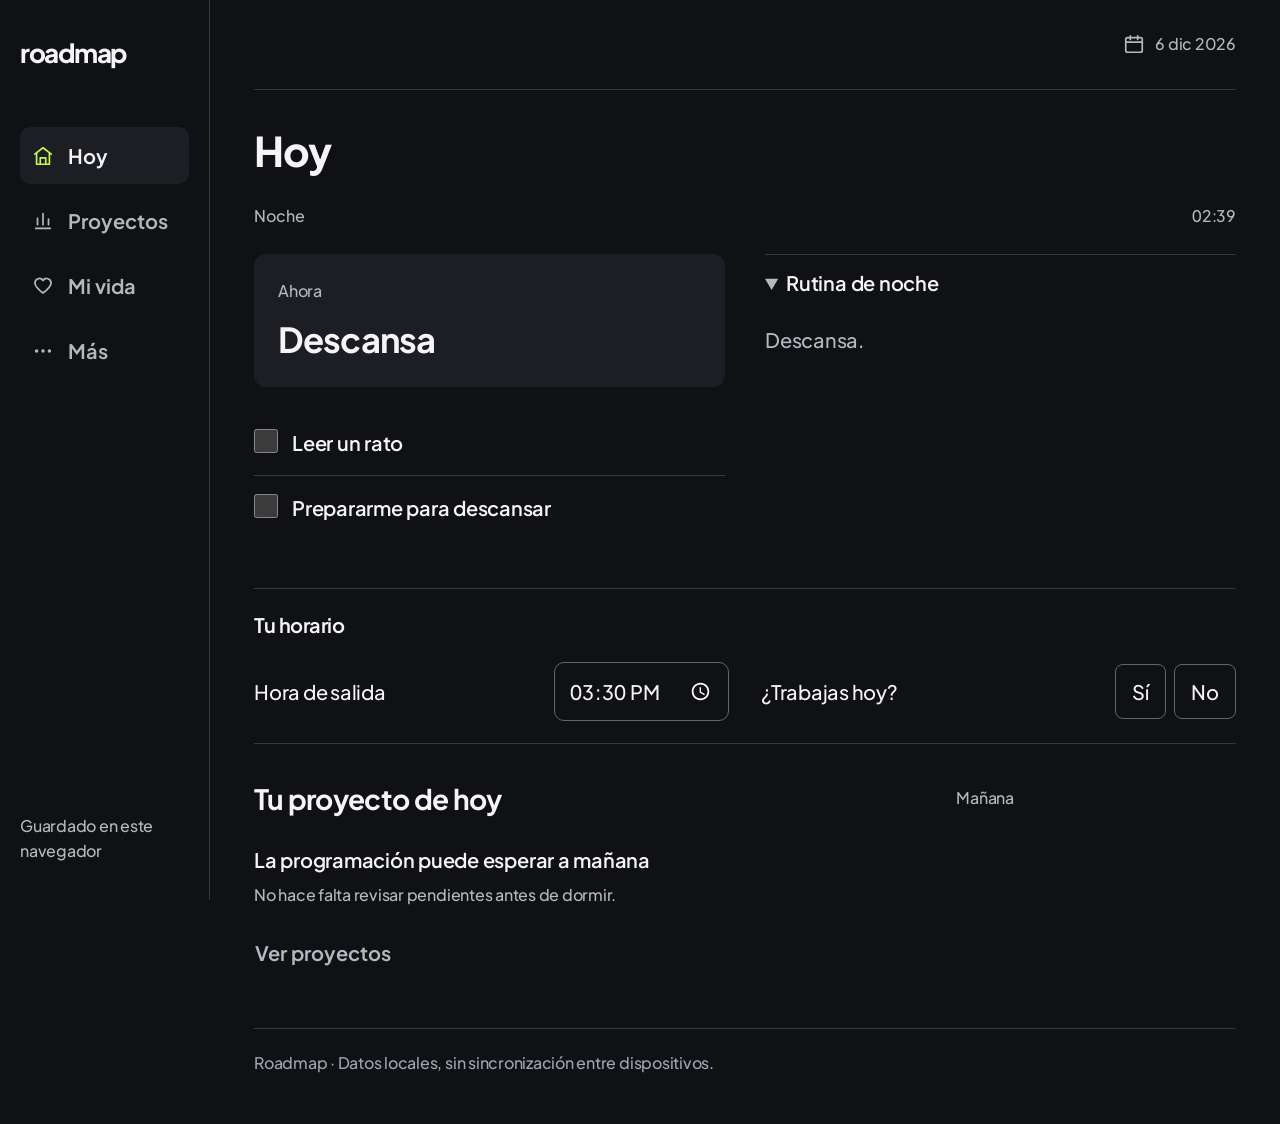
==== commit f7c3927b: "Increase Roadmap reading sizes on desktop and mobile" ====
--- a/index.html
+++ b/index.html
@@ -1,5 +1,5 @@
 <!doctype html><html lang="es"><head><meta charset="utf-8"><meta name="viewport" content="width=device-width,initial-scale=1,viewport-fit=cover"><meta name="theme-color" content="#101114"><title>Roadmap · Hoy</title>
-<link rel="preload" href="./fonts/plus-jakarta-sans-variable.ttf" as="font" type="font/ttf" crossorigin><link rel="stylesheet" href="./roadmap-3.css?v=20261108-calm-v1"></head><body><a class="skip-link" href="#mainContent">Ir al contenido</a><div id="saveStatus" class="save-status" role="status" aria-live="polite"></div><aside class="roadmap-side">
+<link rel="preload" href="./fonts/plus-jakarta-sans-variable.ttf" as="font" type="font/ttf" crossorigin><link rel="stylesheet" href="./roadmap-3.css?v=20261108-readable-v2"></head><body><a class="skip-link" href="#mainContent">Ir al contenido</a><div id="saveStatus" class="save-status" role="status" aria-live="polite"></div><aside class="roadmap-side">
  <div class="sidebrand"><span class="sidebrand-name">roadmap</span></div>
 
  <nav class="side-nav" aria-label="Navegación principal"><button type="button" data-side-nav="hoy" class="active" aria-current="page"><svg class="roadmap-icon" viewBox="0 0 24 24" fill="none" stroke="currentColor" stroke-width="1.85" stroke-linecap="round" stroke-linejoin="round" aria-hidden="true" focusable="false"><path d="m3 10 9-7 9 7"/><path d="M5 9v12h14V9"/><path d="M9 21v-7h6v7"/></svg><span>Hoy</span></button><button type="button" data-side-nav="proyectos"><svg class="roadmap-icon" viewBox="0 0 24 24" fill="none" stroke="currentColor" stroke-width="1.85" stroke-linecap="round" stroke-linejoin="round" aria-hidden="true" focusable="false"><path d="M4 20h16"/><path d="M6 16V9M12 16V4M18 16v-6" stroke-linecap="round"/></svg><span>Proyectos</span></button><button type="button" data-side-nav="vida"><svg class="roadmap-icon" viewBox="0 0 24 24" fill="none" stroke="currentColor" stroke-width="1.85" stroke-linecap="round" stroke-linejoin="round" aria-hidden="true" focusable="false"><path d="M20.8 8.6c0 4.2-8.8 11-8.8 11s-8.8-6.8-8.8-11a4.8 4.8 0 0 1 8.8-2.6 4.8 4.8 0 0 1 8.8 2.6Z"/></svg><span>Mi vida</span></button><button type="button" data-side-nav="mas"><svg class="roadmap-icon" viewBox="0 0 24 24" fill="none" stroke="currentColor" stroke-width="1.85" stroke-linecap="round" stroke-linejoin="round" aria-hidden="true" focusable="false"><circle cx="5" cy="12" r="1"/><circle cx="12" cy="12" r="1"/><circle cx="19" cy="12" r="1"/></svg><span>Más</span></button></nav><p class="sidefoot">Guardado en este navegador</p>
@@ -30,4 +30,4 @@
       <svg class="roadmap-icon roadmap-more-arrow" viewBox="0 0 24 24" fill="none" stroke="currentColor" stroke-width="1.85" stroke-linecap="round" stroke-linejoin="round" aria-hidden="true"><path d="m9 18 6-6-6-6"/></svg>
     </button>
   </div>
-</section><section id="revision" class="hidden"><div class="section"><h1>Revisión y ajustes</h1></div><div class="two"><div class="card"><h2>Notas del día</h2><p class="mini muted">Avances, bloqueos y siguiente paso.</p><textarea id="dailyNote" class="input textarea" placeholder="Hoy avancé... / Mañana necesito..." aria-label="Nota diaria"></textarea><div class="review-actions"><button class="btn" id="copy">Copiar reporte</button><button class="btn alt" id="export">Exportar respaldo JSON</button><button class="btn ghost" id="importBackup" type="button">Importar respaldo</button><input id="backupFile" type="file" accept=".json,application/json" hidden></div><p id="copyStatus" class="mini muted" role="status"></p><p id="backupStatus" class="mini muted" role="status"></p></div><div class="card"><h2>Organización</h2><p class="mini">Revisa tus prioridades a diario y las metas cada domingo.</p><div class="note">Este archivo guarda tus checks y notas en el navegador del dispositivo. No sincroniza automáticamente con ChatGPT ni con otros equipos.</div></div></div><details class="card"><summary>Notas históricas y datos por aclarar</summary><p class="mini muted">Estas notas son referencias, no tareas terminadas.</p><div id="unknowns"></div></details><div class="section"><h2>Datos y privacidad</h2></div><div class="card"><p class="mini">El sitio y las tareas iniciales son públicos. Tus notas y marcas se guardan en este navegador; se comparten solo si exportas el respaldo.</p><button class="btn ghost" id="reset">Borrar mis checks y notas locales</button></div></section><div class="footer">Roadmap · Datos locales, sin sincronización entre dispositivos.</div></main><nav class="roadmap-bottom" aria-label="Navegación móvil"><button type="button" data-side-nav="hoy" class="active" aria-current="page"><svg class="roadmap-icon" viewBox="0 0 24 24" fill="none" stroke="currentColor" stroke-width="1.85" stroke-linecap="round" stroke-linejoin="round" aria-hidden="true" focusable="false"><path d="m3 10 9-7 9 7"/><path d="M5 9v12h14V9"/><path d="M9 21v-7h6v7"/></svg><span>Hoy</span></button><button type="button" data-side-nav="proyectos"><svg class="roadmap-icon" viewBox="0 0 24 24" fill="none" stroke="currentColor" stroke-width="1.85" stroke-linecap="round" stroke-linejoin="round" aria-hidden="true" focusable="false"><path d="M4 20h16"/><path d="M6 16V9M12 16V4M18 16v-6" stroke-linecap="round"/></svg><span>Proyectos</span></button><button type="button" data-side-nav="vida"><svg class="roadmap-icon" viewBox="0 0 24 24" fill="none" stroke="currentColor" stroke-width="1.85" stroke-linecap="round" stroke-linejoin="round" aria-hidden="true" focusable="false"><path d="M20.8 8.6c0 4.2-8.8 11-8.8 11s-8.8-6.8-8.8-11a4.8 4.8 0 0 1 8.8-2.6 4.8 4.8 0 0 1 8.8 2.6Z"/></svg><span>Mi vida</span></button><button type="button" data-side-nav="mas"><svg class="roadmap-icon" viewBox="0 0 24 24" fill="none" stroke="currentColor" stroke-width="1.85" stroke-linecap="round" stroke-linejoin="round" aria-hidden="true" focusable="false"><circle cx="5" cy="12" r="1"/><circle cx="12" cy="12" r="1"/><circle cx="19" cy="12" r="1"/></svg><span>Más</span></button></nav><script src="./roadmap-3.js?v=20261108-calm-v1"></script></body></html>+</section><section id="revision" class="hidden"><div class="section"><h1>Revisión y ajustes</h1></div><div class="two"><div class="card"><h2>Notas del día</h2><p class="mini muted">Avances, bloqueos y siguiente paso.</p><textarea id="dailyNote" class="input textarea" placeholder="Hoy avancé... / Mañana necesito..." aria-label="Nota diaria"></textarea><div class="review-actions"><button class="btn" id="copy">Copiar reporte</button><button class="btn alt" id="export">Exportar respaldo JSON</button><button class="btn ghost" id="importBackup" type="button">Importar respaldo</button><input id="backupFile" type="file" accept=".json,application/json" hidden></div><p id="copyStatus" class="mini muted" role="status"></p><p id="backupStatus" class="mini muted" role="status"></p></div><div class="card"><h2>Organización</h2><p class="mini">Revisa tus prioridades a diario y las metas cada domingo.</p><div class="note">Este archivo guarda tus checks y notas en el navegador del dispositivo. No sincroniza automáticamente con ChatGPT ni con otros equipos.</div></div></div><details class="card"><summary>Notas históricas y datos por aclarar</summary><p class="mini muted">Estas notas son referencias, no tareas terminadas.</p><div id="unknowns"></div></details><div class="section"><h2>Datos y privacidad</h2></div><div class="card"><p class="mini">El sitio y las tareas iniciales son públicos. Tus notas y marcas se guardan en este navegador; se comparten solo si exportas el respaldo.</p><button class="btn ghost" id="reset">Borrar mis checks y notas locales</button></div></section><div class="footer">Roadmap · Datos locales, sin sincronización entre dispositivos.</div></main><nav class="roadmap-bottom" aria-label="Navegación móvil"><button type="button" data-side-nav="hoy" class="active" aria-current="page"><svg class="roadmap-icon" viewBox="0 0 24 24" fill="none" stroke="currentColor" stroke-width="1.85" stroke-linecap="round" stroke-linejoin="round" aria-hidden="true" focusable="false"><path d="m3 10 9-7 9 7"/><path d="M5 9v12h14V9"/><path d="M9 21v-7h6v7"/></svg><span>Hoy</span></button><button type="button" data-side-nav="proyectos"><svg class="roadmap-icon" viewBox="0 0 24 24" fill="none" stroke="currentColor" stroke-width="1.85" stroke-linecap="round" stroke-linejoin="round" aria-hidden="true" focusable="false"><path d="M4 20h16"/><path d="M6 16V9M12 16V4M18 16v-6" stroke-linecap="round"/></svg><span>Proyectos</span></button><button type="button" data-side-nav="vida"><svg class="roadmap-icon" viewBox="0 0 24 24" fill="none" stroke="currentColor" stroke-width="1.85" stroke-linecap="round" stroke-linejoin="round" aria-hidden="true" focusable="false"><path d="M20.8 8.6c0 4.2-8.8 11-8.8 11s-8.8-6.8-8.8-11a4.8 4.8 0 0 1 8.8-2.6 4.8 4.8 0 0 1 8.8 2.6Z"/></svg><span>Mi vida</span></button><button type="button" data-side-nav="mas"><svg class="roadmap-icon" viewBox="0 0 24 24" fill="none" stroke="currentColor" stroke-width="1.85" stroke-linecap="round" stroke-linejoin="round" aria-hidden="true" focusable="false"><circle cx="5" cy="12" r="1"/><circle cx="12" cy="12" r="1"/><circle cx="19" cy="12" r="1"/></svg><span>Más</span></button></nav><script src="./roadmap-3.js?v=20261108-readable-v2"></script></body></html>
--- a/roadmap-3.css
+++ b/roadmap-3.css
@@ -12,7 +12,7 @@
  --ink:#F5F5F7;--muted:#B5B7BF;--faint:#A0A3AD;--border:#35373F;
  --accent:#C4F54C;--accent-wash:#202619;--danger:#FF93A5;--info:#74DCEB;
  --radius:12px;--space:24px;--fast:180ms;--ease:cubic-bezier(.22,1,.36,1);
- --type-body:16px;--type-small:14px;--type-section:24px;--type-title:clamp(32px,3.2vw,44px);
+ --type-body:18px;--type-small:16px;--type-section:26px;--type-title:clamp(36px,3.2vw,48px);
 }
 *,*::before,*::after{box-sizing:border-box}
 html{background:var(--bg);color:var(--ink);min-width:320px;scroll-padding-block:24px}
@@ -27,7 +27,7 @@
 h1,h2,h3,h4,p{margin:0}h1,h2,h3,h4{color:var(--ink);text-wrap:balance}
 h1{font-size:var(--type-title);line-height:1.2;letter-spacing:-.035em;font-weight:750}
 h2{font-size:var(--type-section);line-height:1.35;letter-spacing:-.025em;font-weight:700}
-h3,h4{font-size:18px;line-height:1.5;font-weight:650;letter-spacing:-.015em}
+h3,h4{font-size:var(--type-body);line-height:1.5;font-weight:650;letter-spacing:-.015em}
 p{color:var(--muted);max-width:68ch}p+p{margin-top:12px}
 small,.mini,.eyebrow{font-size:var(--type-small);line-height:1.65}
 small{display:block;color:var(--muted);font-weight:500}
@@ -44,145 +44,146 @@
 .side-nav button{display:flex;align-items:center;gap:14px;min-height:52px;border:0;border-radius:10px;background:transparent;padding:12px;text-align:left;color:var(--muted);font-weight:650}
 .side-nav button.active{background:var(--surface);color:var(--ink)}
 .side-nav button.active .roadmap-icon{color:var(--accent)}
-.sidefoot{margin-top:auto;font-size:14px;line-height:1.6}
+.sidefoot{margin-top:auto;font-size:var(--type-small);line-height:1.6}
 .shell{width:100%;max-width:1240px;min-width:0;margin:0 auto;padding:0 44px 48px}
 .top{height:90px;display:flex;align-items:center;justify-content:flex-end;gap:16px;border-bottom:1px solid var(--border);margin-bottom:36px}
-.brand{display:none}.roadmap-date-pill{display:flex;align-items:center;gap:10px;color:var(--muted);font-size:14px}
+.brand{display:none}.roadmap-date-pill{display:flex;align-items:center;gap:10px;color:var(--muted);font-size:var(--type-small)}
 .nav,.roadmap-bottom{display:none}
 .screen-heading,.roadmap-project-heading,.roadmap-more-head{margin-bottom:28px}
 .section,.section-head{display:flex;align-items:center;justify-content:space-between;flex-wrap:wrap;gap:12px;margin:28px 0 18px}
 .section-head:first-child{margin-top:0}
 .section h1,.screen-heading h1,.roadmap-more-head h1{margin-bottom:0}
-.section h2{font-size:24px}
-.footer{font-size:14px;line-height:1.7;color:var(--faint);margin-top:48px;padding-top:20px;border-top:1px solid var(--border)}
+.section h2{font-size:var(--type-section)}
+.footer{font-size:var(--type-small);line-height:1.7;color:var(--faint);margin-top:48px;padding-top:20px;border-top:1px solid var(--border)}
 /* Shared controls. A primary action is reserved for the current recommendation. */
-.btn,.text-link,.coach-done{display:inline-flex;align-items:center;justify-content:center;gap:8px;min-height:48px;min-width:48px;padding:10px 16px;background:var(--surface-alt);border:1px solid var(--border);border-radius:10px;font-size:16px;font-weight:650;text-decoration:none;transition:background-color var(--fast) var(--ease),border-color var(--fast) var(--ease)}
+.btn,.text-link,.coach-done{display:inline-flex;align-items:center;justify-content:center;gap:8px;min-height:48px;min-width:48px;padding:10px 16px;background:var(--surface-alt);border:1px solid var(--border);border-radius:10px;font-size:var(--type-body);font-weight:650;text-decoration:none;transition:background-color var(--fast) var(--ease),border-color var(--fast) var(--ease)}
 .btn.ghost,.text-link{background:transparent;color:var(--muted);border-color:transparent;padding-inline:0}
 .btn.ghost{padding-inline:12px}
 .coach-done,.btn.primary{background:var(--accent);border-color:var(--accent);color:#161B0C}
-.input,input[type=time]{width:100%;min-height:48px;padding:11px 14px;background:var(--bg);border:1px solid #62656F;border-radius:10px;font-size:16px;color:var(--ink);min-width:0}
+.input,input[type=time]{width:100%;min-height:48px;padding:11px 14px;background:var(--bg);border:1px solid #62656F;border-radius:10px;font-size:var(--type-body);color:var(--ink);min-width:0}
 .input::placeholder{color:var(--faint)}
 textarea.input{min-height:160px;resize:vertical;line-height:1.7}
 input[type=checkbox]{width:24px;height:24px;flex:none;accent-color:var(--accent);margin:2px 0 0;cursor:pointer}
 input[type=range]{width:100%;display:block;min-height:48px;accent-color:var(--accent);margin:8px 0 0;cursor:pointer}
-summary{cursor:pointer;min-height:48px;padding:12px 0;color:var(--ink);font-size:16px;line-height:1.6;font-weight:600}
+summary{cursor:pointer;min-height:48px;padding:12px 0;color:var(--ink);font-size:var(--type-body);line-height:1.6;font-weight:600}
 summary::marker{color:var(--muted)}
 details[open]>summary{margin-bottom:12px}
-details>p{font-size:14px;margin-bottom:16px}
+details>p{font-size:var(--type-small);margin-bottom:16px}
 /* Today: orientation, essential care and schedule, then one work mission. */
 .day-coach{display:grid;grid-template-columns:minmax(0,1fr) minmax(0,1fr);gap:24px 40px;align-items:start}
-.coach-head{grid-column:1/-1;display:flex;justify-content:space-between;align-items:center;gap:16px;color:var(--muted);font-size:14px}
+.coach-head{grid-column:1/-1;display:flex;justify-content:space-between;align-items:center;gap:16px;color:var(--muted);font-size:var(--type-small)}
 .coach-clock{font-variant-numeric:tabular-nums}
 .coach-next{grid-column:1;display:grid;justify-items:start;gap:12px;padding:24px;background:var(--surface);border-radius:var(--radius)}
-.coach-next>span{font-size:14px;color:var(--muted)}
-.coach-next>strong{font-size:clamp(26px,2.7vw,32px);line-height:1.35;letter-spacing:-.025em;font-weight:700;max-width:24ch}
+.coach-next>span{font-size:var(--type-small);color:var(--muted)}
+.coach-next>strong{font-size:clamp(28px,2.7vw,36px);line-height:1.35;letter-spacing:-.025em;font-weight:700;max-width:24ch}
 .coach-done{margin-top:4px}
 .coach-essentials,.coach-rest{grid-column:1;margin-top:0}
-.coach-essential{display:flex;align-items:center;gap:14px;min-height:56px;padding:12px 0;border-bottom:1px solid var(--border);cursor:pointer;font-size:16px}
+.coach-essential{display:flex;align-items:center;gap:14px;min-height:56px;padding:12px 0;border-bottom:1px solid var(--border);cursor:pointer;font-size:var(--type-body)}
 .coach-essential:last-child{border-bottom:0}
 .coach-essential:has(input:checked)>span{color:var(--muted)}
 .coach-wake{grid-column:1;display:flex;align-items:center;justify-content:space-between;gap:16px;flex-wrap:wrap;padding:16px 0;border-top:1px solid var(--border)}
 .coach-wake>div,.coach-shift-choices{display:flex;gap:8px;flex-wrap:wrap}
-.coach-wake button,.coach-shift-choices button{background:transparent;border:1px solid #62656F;border-radius:8px;min-width:48px;min-height:48px;padding:10px 16px;font-size:16px}
+.coach-wake button,.coach-shift-choices button{background:transparent;border:1px solid #62656F;border-radius:8px;min-width:48px;min-height:48px;padding:10px 16px;font-size:var(--type-body)}
 .coach-shift-choices button[aria-pressed=true]{color:var(--accent);border-color:var(--accent);background:var(--accent-wash)}
 .coach-schedule{grid-column:2;grid-row:2 / span 3;border-top:1px solid var(--border)}
-.coach-slot{display:grid;grid-template-columns:112px minmax(0,1fr);gap:16px;padding:15px 0;border-bottom:1px solid var(--border)}
-.coach-slot-time{color:var(--muted);font-size:14px;font-variant-numeric:tabular-nums;white-space:nowrap}
-.coach-slot-copy b{font-size:16px;font-weight:550;line-height:1.6}
+.coach-slot{display:grid;grid-template-columns:126px minmax(0,1fr);gap:16px;padding:15px 0;border-bottom:1px solid var(--border)}
+.coach-slot-time{color:var(--muted);font-size:var(--type-small);font-variant-numeric:tabular-nums;white-space:nowrap}
+.coach-slot-copy b{font-size:var(--type-body);font-weight:550;line-height:1.6}
 .coach-settings{grid-column:1/-1;display:flex;align-items:center;gap:24px 32px;flex-wrap:wrap;padding:22px 0;border-top:1px solid var(--border);border-bottom:1px solid var(--border)}
-.coach-settings h2{font-size:18px;width:100%;font-weight:650}
+.coach-settings h2{font-size:var(--type-body);width:100%;font-weight:650}
 .coach-setting-row{display:flex;align-items:center;gap:16px;justify-content:space-between;flex:1;min-width:260px}
-.coach-setting-row input[type=time]{width:145px;min-width:130px;font-variant-numeric:tabular-nums}
+.coach-setting-row input[type=time]{width:175px;min-width:155px;font-variant-numeric:tabular-nums}
 .home-work{padding-top:32px;margin-top:4px;max-width:760px}
 .home-work .section-head{margin-bottom:10px}
-#workCount{font-size:14px}
-.task,.rv3-check{display:flex;align-items:flex-start;gap:14px;min-height:56px;padding:16px 0;border-bottom:1px solid var(--border);cursor:pointer;font-size:16px;line-height:1.6}
+#workCount{font-size:var(--type-small)}
+.task,.rv3-check{display:flex;align-items:flex-start;gap:14px;min-height:56px;padding:16px 0;border-bottom:1px solid var(--border);cursor:pointer;font-size:var(--type-body);line-height:1.6}
 .task:last-child{border-bottom:0}
-.task>span{min-width:0}.task b{display:block;font-size:16px;font-weight:600;line-height:1.6;overflow-wrap:anywhere}
-.task small{margin-top:4px;font-size:14px;overflow-wrap:anywhere}
+.task>span{min-width:0}.task b{display:block;font-size:var(--type-body);font-weight:600;line-height:1.6;overflow-wrap:anywhere}
+.task small{margin-top:4px;font-size:var(--type-small);overflow-wrap:anywhere}
 .task.done b{color:var(--muted);text-decoration:line-through;text-decoration-thickness:1px}
 .task input:focus-visible{outline-offset:6px}
-.plan-plain{padding:16px 0;display:flex;gap:12px}.plan-plain .plan-symbol{display:none}.plan-plain b{display:block;font-size:16px;font-weight:600}.plan-plain small{margin-top:6px}
+.plan-plain{padding:16px 0;display:flex;gap:12px}.plan-plain .plan-symbol{display:none}.plan-plain b{display:block;font-size:var(--type-body);font-weight:600}.plan-plain small{margin-top:6px}
 .more-priorities{margin-top:8px}.more-priorities>summary{color:var(--muted)}
 /* Project directory and individual detail share a clear typographic hierarchy. */
 .roadmap-project-heading{display:flex;align-items:center;justify-content:space-between;gap:24px;flex-wrap:wrap}
 .search{width:300px;max-width:100%}
 #portfolioV2{margin-bottom:28px;max-width:760px;padding:0;border:0;background:transparent}
-.portfolio-summary{display:flex;justify-content:space-between;gap:16px;align-items:baseline;font-size:16px}
-.portfolio-summary>span{color:var(--muted)}.portfolio-summary>strong{font-size:18px;font-weight:600}
-#portfolioV2 details{margin-top:4px}#portfolioV2 summary{font-size:14px;color:var(--muted)}
+.portfolio-summary{display:flex;justify-content:space-between;gap:16px;align-items:baseline;font-size:var(--type-body)}
+.portfolio-summary>span{color:var(--muted)}.portfolio-summary>strong{font-size:var(--type-body);font-weight:600}
+#portfolioV2 details{margin-top:4px}#portfolioV2 summary{font-size:var(--type-small);color:var(--muted)}
 #projectDirectory{margin-top:20px}
 .project-row{display:flex;align-items:center;gap:24px;width:100%;padding:24px 0;min-height:104px;border:0;border-top:1px solid var(--border);background:transparent;text-align:left;color:var(--ink)}
 .project-row>span:first-child{flex:1;min-width:0}
-.project-row strong{display:block;font-size:24px;line-height:1.4;font-weight:650;letter-spacing:-.025em;overflow-wrap:anywhere}
-.project-row small{font-size:14px;margin-top:4px}
-.project-row-progress{text-align:right;font-size:18px;font-variant-numeric:tabular-nums;flex:none}
+.project-row strong{display:block;font-size:var(--type-section);line-height:1.4;font-weight:650;letter-spacing:-.025em;overflow-wrap:anywhere}
+.project-row small{font-size:var(--type-small);margin-top:4px}
+.project-row-progress{text-align:right;font-size:var(--type-body);font-variant-numeric:tabular-nums;flex:none}
 .project-row>.roadmap-icon{color:var(--muted)}
 #projectBack{margin-bottom:20px}
 #projects{min-width:0}
 .rv2-project{padding:0;border:0;background:transparent;min-width:0;scroll-margin-top:24px}
 .rv2-project-head{display:flex;justify-content:space-between;align-items:flex-start;gap:24px;margin-bottom:24px}
-.rv2-project-head>div{min-width:0;flex:1}.rv2-project-head h1{font-size:32px;margin:6px 0 10px;line-height:1.3;overflow-wrap:anywhere}
-.rv2-project-head p{font-size:16px}.rv2-percent{font-size:24px;font-weight:650;font-variant-numeric:tabular-nums;line-height:1.4;flex:none;padding-top:28px}
+.rv2-project-head>div{min-width:0;flex:1}.rv2-project-head h1{font-size:36px;margin:6px 0 10px;line-height:1.3;overflow-wrap:anywhere}
+.rv2-project-head p{font-size:var(--type-body)}.rv2-percent{font-size:var(--type-section);font-weight:650;font-variant-numeric:tabular-nums;line-height:1.4;flex:none;padding-top:28px}
 .project-current{display:grid;grid-template-columns:1fr 1.3fr;gap:24px;padding:24px 0;border-block:1px solid var(--border);margin-bottom:20px}
-.project-current small{margin-bottom:8px}.project-current b{font-size:16px;line-height:1.6;font-weight:550;display:block}
-.rv2-counter,.rv2-reference,.rv3-roadmap-disclaimer,.rv3-roadmap-feedback{color:var(--muted);font-size:14px;margin:16px 0;max-width:68ch}
-.rv2-reference b{font-weight:600}.rv2-next{display:grid;gap:8px;padding:24px 0;border-block:1px solid var(--border);margin:20px 0}.rv2-next strong{font-size:16px;font-weight:650}.rv2-next p{font-size:16px;margin:0 0 12px}
+.project-current small{margin-bottom:8px}.project-current b{font-size:var(--type-body);line-height:1.6;font-weight:550;display:block}
+.rv2-counter,.rv2-reference,.rv3-roadmap-disclaimer,.rv3-roadmap-feedback{color:var(--muted);font-size:var(--type-small);margin:16px 0;max-width:68ch}
+.rv2-reference b{font-weight:600}.rv2-next{display:grid;gap:8px;padding:24px 0;border-block:1px solid var(--border);margin:20px 0}.rv2-next strong{font-size:var(--type-body);font-weight:650}.rv2-next p{font-size:var(--type-body);margin:0 0 12px}
 .rv3-roadmap-actions,.review-actions{display:flex;flex-wrap:wrap;gap:10px 12px;margin:16px 0}
 .rv3-roadmap-advanced,.rv3-roadmap-old,.rv2-stages{border-top:1px solid var(--border);margin-top:24px;padding-top:8px}
-.rv3-roadmap-list{margin-top:32px}.rv3-roadmap-list>summary{font-size:24px;font-weight:650;letter-spacing:-.025em}
+.rv3-roadmap-list{margin-top:32px}.rv3-roadmap-list>summary{font-size:var(--type-section);font-weight:650;letter-spacing:-.025em}
 .rv3-workstream{padding:12px 0;border-top:1px solid var(--border);margin-top:16px}
 .rv3-workstream>summary{display:flex;justify-content:space-between;align-items:center;gap:16px;font-size:20px;font-weight:650}
-.rv3-workstream>summary strong{font-size:18px;font-weight:550;color:var(--muted);font-variant-numeric:tabular-nums}
+.rv3-workstream>summary strong{font-size:var(--type-body);font-weight:550;color:var(--muted);font-variant-numeric:tabular-nums}
 .rv3-workstream-detail{margin-top:8px;padding-left:20px;border-left:1px solid var(--border)}
 .rv3-roadmap-stage,.rv2-stage,.rv3-old-project{padding:8px 0;border-top:1px solid var(--border)}
 .rv3-roadmap-stage>summary,.rv2-stage>summary{display:flex;align-items:center;gap:12px;justify-content:space-between;list-style:none;min-height:60px}
 .rv3-roadmap-stage>summary::-webkit-details-marker,.rv2-stage>summary::-webkit-details-marker{display:none}
-.rv3-roadmap-stage-name,.rv2-stage>summary>span{min-width:0;flex:1;display:block}.rv3-roadmap-stage-name b,.rv2-stage>summary b{font-size:16px;font-weight:600;display:block;line-height:1.6}.rv3-roadmap-stage-name small,.rv2-stage>summary small{font-size:14px;margin-top:3px}
-.rv3-roadmap-ord{font-size:14px;color:var(--faint);flex:none;font-variant-numeric:tabular-nums}
-.rv3-roadmap-stage>summary>strong,.rv2-stage>summary>strong{font-size:16px;color:var(--muted);font-weight:550;flex:none;font-variant-numeric:tabular-nums}
+.rv3-roadmap-stage-name,.rv2-stage>summary>span{min-width:0;flex:1;display:block}.rv3-roadmap-stage-name b,.rv2-stage>summary b{font-size:var(--type-body);font-weight:600;display:block;line-height:1.6}.rv3-roadmap-stage-name small,.rv2-stage>summary small{font-size:var(--type-small);margin-top:3px}
+.rv3-roadmap-ord{font-size:var(--type-small);color:var(--faint);flex:none;font-variant-numeric:tabular-nums}
+.rv3-roadmap-stage>summary>strong,.rv2-stage>summary>strong{font-size:var(--type-body);color:var(--muted);font-weight:550;flex:none;font-variant-numeric:tabular-nums}
 .rv3-roadmap-arrow{color:var(--muted);transition:transform var(--fast) var(--ease);display:block}.rv3-roadmap-arrow .roadmap-icon{width:18px;height:18px}.rv3-roadmap-stage[open] .rv3-roadmap-arrow{transform:rotate(180deg)}
-.rv3-roadmap-stage-body>p{font-size:14px;margin:12px 0 20px}
+.rv3-roadmap-stage-body>p{font-size:var(--type-small);margin:12px 0 20px}
 .rv3-roadmap-task{padding:18px 0;border-top:1px solid var(--border)}
-.rv3-roadmap-task-row{display:flex;align-items:baseline;justify-content:space-between;gap:16px;font-size:16px}.rv3-roadmap-task-row label{flex:1;min-width:0;line-height:1.6}.rv3-roadmap-task-row strong{font-size:16px;font-variant-numeric:tabular-nums;font-weight:550;color:var(--muted);flex:none}
-.rv3-roadmap-range-caption{display:flex;justify-content:space-between;gap:16px;color:var(--muted);font-size:14px}
+.rv3-roadmap-task-row{display:flex;align-items:baseline;justify-content:space-between;gap:16px;font-size:var(--type-body)}.rv3-roadmap-task-row label{flex:1;min-width:0;line-height:1.6}.rv3-roadmap-task-row strong{font-size:var(--type-body);font-variant-numeric:tabular-nums;font-weight:550;color:var(--muted);flex:none}
+.rv3-roadmap-range-caption{display:flex;justify-content:space-between;gap:16px;color:var(--muted);font-size:var(--type-small)}
 /* Life and administration: unboxed rows on the same background. */
 #lifeIndicatorsV2{display:grid;grid-template-columns:1fr 1fr;gap:40px;margin-bottom:40px}
 .life-section h2,.life-habits h2{margin-bottom:12px}
 .life-habits{padding-top:28px;border-top:1px solid var(--border);max-width:780px}
 .roadmap-more-grid{display:grid;gap:0;max-width:780px}
 .roadmap-more-tile{display:flex;align-items:center;gap:20px;min-height:96px;padding:20px 0;border:0;border-top:1px solid var(--border);background:transparent;text-align:left;width:100%}
-.roadmap-more-tile>span{flex:1;min-width:0}.roadmap-more-tile strong{display:block;font-size:20px;font-weight:600}.roadmap-more-tile small{font-size:14px;margin-top:4px}.roadmap-more-tile>.roadmap-icon{color:var(--muted)}
+.roadmap-more-tile>span{flex:1;min-width:0}.roadmap-more-tile strong{display:block;font-size:20px;font-weight:600}.roadmap-more-tile small{font-size:var(--type-small);margin-top:4px}.roadmap-more-tile>.roadmap-icon{color:var(--muted)}
 .two{display:grid;grid-template-columns:minmax(0,1fr) minmax(0,1fr);gap:40px}
 .card{background:transparent;border:0;border-radius:0;padding:0;min-width:0}
 .card h2{margin-bottom:16px}.card>p{margin-bottom:18px}
-.note{color:var(--muted);font-size:14px;margin-top:20px}
+.note{color:var(--muted);font-size:var(--type-small);margin-top:20px}
 #revision>details{margin-top:28px;padding-top:12px;border-top:1px solid var(--border)}
 #revision .section{margin-top:40px}
 #reset{color:var(--danger)}
 .checkline{padding:16px 0;border-bottom:1px solid var(--border);display:flex;align-items:baseline;gap:14px;flex-wrap:wrap}
-.pill,.tag{color:var(--muted);font-size:14px;background:transparent;padding:0;border:0}
+.pill,.tag{color:var(--muted);font-size:var(--type-small);background:transparent;padding:0;border:0}
 .weekdays{display:grid;grid-template-columns:repeat(7,minmax(0,1fr));gap:8px;margin:16px 0}
-.day{padding:12px 4px;text-align:center;border-bottom:1px solid var(--border);font-size:14px;border-radius:4px}.day strong{display:block;font-size:18px;font-variant-numeric:tabular-nums}.day .muted{font-size:14px}
+.day{padding:12px 4px;text-align:center;border-bottom:1px solid var(--border);font-size:var(--type-small);border-radius:4px}.day strong{display:block;font-size:var(--type-body);font-variant-numeric:tabular-nums}.day .muted{font-size:var(--type-small)}
 .weekly-calendar{margin-bottom:24px}
-.focus{padding:16px 0;border-bottom:1px solid var(--border)}.focus:first-of-type{padding-top:0}.focus p{font-size:16px;margin-top:5px}
+.focus{padding:16px 0;border-bottom:1px solid var(--border)}.focus:first-of-type{padding-top:0}.focus p{font-size:var(--type-body);margin-top:5px}
 /* Saving errors remain visible until resolved; successes do not obstruct controls. */
-.save-status{position:fixed;z-index:80;left:50%;bottom:20px;transform:translateX(-50%);max-width:calc(100% - 32px);width:max-content;pointer-events:none;font-size:14px;line-height:1.6;border-radius:10px}
+.save-status{position:fixed;z-index:80;left:50%;bottom:20px;transform:translateX(-50%);max-width:calc(100% - 32px);width:max-content;pointer-events:none;font-size:var(--type-small);line-height:1.6;border-radius:10px}
 .save-status.is-saved{padding:12px 18px;background:var(--surface-alt);color:var(--ink);border:1px solid var(--border);animation:save-feedback 3s both}
 .save-status.is-error{padding:14px 18px;background:#492330;color:#FFE6ED;border:1px solid #BA657A;pointer-events:auto}
 @keyframes save-feedback{0%,75%{opacity:1}100%{opacity:0}}
 @media(hover:hover){.side-nav button:hover,.roadmap-more-tile:hover,.project-row:hover{background:var(--surface)}.btn:hover,.coach-wake button:hover,.coach-shift-choices button:hover{border-color:var(--muted)}.text-link:hover{color:var(--ink)}.coach-done:hover{background:#D1FA73}.task:hover b{color:var(--ink)}}
 button:active:not(:disabled){background-color:var(--surface-alt)}.coach-done:active{background:#B1DB40}
-@media(max-width:1100px){body{grid-template-columns:180px minmax(0,1fr)}.shell{padding-inline:28px}.roadmap-side{padding-inline:16px}.day-coach{gap:24px}.coach-setting-row{min-width:230px}.coach-slot{grid-template-columns:104px minmax(0,1fr);gap:12px}}
+@media(min-width:1101px){:root{--type-body:20px;--type-section:28px}}
+@media(max-width:1100px){body{grid-template-columns:180px minmax(0,1fr)}.shell{padding-inline:28px}.roadmap-side{padding-inline:16px}.day-coach{gap:24px}.coach-setting-row{min-width:230px}.coach-slot{grid-template-columns:116px minmax(0,1fr);gap:12px}}
 @media(max-width:900px){.day-coach{grid-template-columns:1fr}.coach-head,.coach-next,.coach-essentials,.coach-rest,.coach-wake,.coach-schedule,.coach-settings{grid-column:1;grid-row:auto}.coach-wake{order:0}.coach-next{max-width:none}.coach-schedule{margin-top:4px}.coach-settings{gap:20px}#lifeIndicatorsV2,.two{grid-template-columns:1fr;gap:32px}.project-current{grid-template-columns:1fr;gap:24px}}
 @media(max-width:780px){
- body{display:block}.roadmap-side{display:none}.shell{padding:0 20px calc(112px + env(safe-area-inset-bottom,0px))}.top{height:76px;margin-bottom:28px;justify-content:space-between}.brand{display:block}.sidebrand-name{font-size:24px}.roadmap-date-pill{gap:8px;font-size:14px}.roadmap-date-pill .roadmap-icon{width:18px;height:18px}
- .screen-heading,.roadmap-project-heading,.roadmap-more-head{margin-bottom:24px}.day-coach{gap:20px}.coach-next{padding:24px}.coach-next>strong{font-size:28px}.coach-schedule>summary{font-size:18px}.coach-settings h2{font-size:18px}.coach-setting-row{flex-basis:100%;min-width:0}.coach-slot{grid-template-columns:104px minmax(0,1fr);gap:14px}.home-work{padding-top:28px}.home-work .section-head{align-items:baseline}.section-head h2{font-size:24px}
+ body{display:block}.roadmap-side{display:none}.shell{padding:0 20px calc(112px + env(safe-area-inset-bottom,0px))}.top{height:76px;margin-bottom:28px;justify-content:space-between}.brand{display:block}.sidebrand-name{font-size:var(--type-section)}.roadmap-date-pill{gap:8px;font-size:var(--type-small)}.roadmap-date-pill .roadmap-icon{width:18px;height:18px}
+ .screen-heading,.roadmap-project-heading,.roadmap-more-head{margin-bottom:24px}.day-coach{gap:20px}.coach-next{padding:24px}.coach-next>strong{font-size:30px}.coach-schedule>summary{font-size:var(--type-body)}.coach-settings h2{font-size:var(--type-body)}.coach-setting-row{flex-basis:100%;min-width:0}.coach-slot{grid-template-columns:116px minmax(0,1fr);gap:14px}.home-work{padding-top:28px}.home-work .section-head{align-items:baseline}.section-head h2{font-size:var(--type-section)}
  .roadmap-bottom{position:fixed;z-index:60;bottom:0;left:0;right:0;display:grid;grid-template-columns:repeat(4,minmax(0,1fr));padding:8px 8px calc(8px + env(safe-area-inset-bottom,0px));background:var(--bg);border-top:1px solid var(--border)}
- .roadmap-bottom button{display:flex;flex-direction:column;align-items:center;justify-content:center;gap:4px;min-height:60px;padding:4px 0;background:transparent;border:0;border-radius:8px;color:var(--muted);font-size:14px;font-weight:600;line-height:1.4}.roadmap-bottom button.active{color:var(--ink);background:var(--surface)}.roadmap-bottom button.active .roadmap-icon{color:var(--accent)}.roadmap-bottom button .roadmap-icon{width:22px;height:22px}
- .search{width:100%}.roadmap-project-heading{gap:20px}.project-row{gap:12px;padding:22px 0}.project-row strong{font-size:24px}.project-row .roadmap-icon{width:18px;height:18px}.rv2-project-head{gap:16px}.rv2-project-head h1{font-size:32px}.rv2-percent{font-size:22px;padding-top:30px}.rv3-workstream-detail{padding-left:12px}.rv3-roadmap-stage>summary{gap:8px}.rv3-roadmap-ord{display:none}.rv3-roadmap-actions{flex-direction:column;align-items:flex-start}.review-actions{gap:8px;align-items:flex-start;flex-direction:column}.save-status{bottom:96px}.footer{margin-top:36px}.weekdays{gap:2px}.day{padding:10px 2px}.two{gap:32px}
+ .roadmap-bottom button{display:flex;flex-direction:column;align-items:center;justify-content:center;gap:4px;min-height:60px;padding:4px 0;background:transparent;border:0;border-radius:8px;color:var(--muted);font-size:clamp(14px,4vw,16px);font-weight:600;line-height:1.4}.roadmap-bottom button.active{color:var(--ink);background:var(--surface)}.roadmap-bottom button.active .roadmap-icon{color:var(--accent)}.roadmap-bottom button .roadmap-icon{width:22px;height:22px}
+ .search{width:100%}.roadmap-project-heading{gap:20px}.project-row{gap:12px;padding:22px 0}.project-row strong{font-size:var(--type-section)}.project-row .roadmap-icon{width:18px;height:18px}.rv2-project-head{gap:16px}.rv2-project-head h1{font-size:36px}.rv2-percent{font-size:22px;padding-top:30px}.rv3-workstream-detail{padding-left:12px}.rv3-roadmap-stage>summary{gap:8px}.rv3-roadmap-ord{display:none}.rv3-roadmap-actions{flex-direction:column;align-items:flex-start}.review-actions{gap:8px;align-items:flex-start;flex-direction:column}.save-status{bottom:96px}.footer{margin-top:36px}.weekdays{gap:2px}.day{padding:10px 2px}.two{gap:32px}
 }
 @media(max-width:360px){.shell{padding-inline:16px}.coach-next{padding:20px}.coach-setting-row{flex-wrap:wrap;gap:10px}.coach-setting-row input[type=time]{width:100%}.coach-wake{align-items:flex-start}.rv2-project-head{flex-wrap:wrap}.rv2-percent{padding-top:0}.project-row{gap:10px}.project-row strong{font-size:22px}}
 @media(prefers-reduced-motion:reduce){*,*::before,*::after{animation:none!important;transition:none!important;scroll-behavior:auto!important}.save-status.is-saved{display:none}}
 
-.rv2-percent>strong{font-size:inherit;font-weight:inherit}.rv2-percent>small{font-size:14px;text-align:right;margin-top:4px}
+.rv2-percent>strong{font-size:inherit;font-weight:inherit}.rv2-percent>small{font-size:var(--type-small);text-align:right;margin-top:4px}
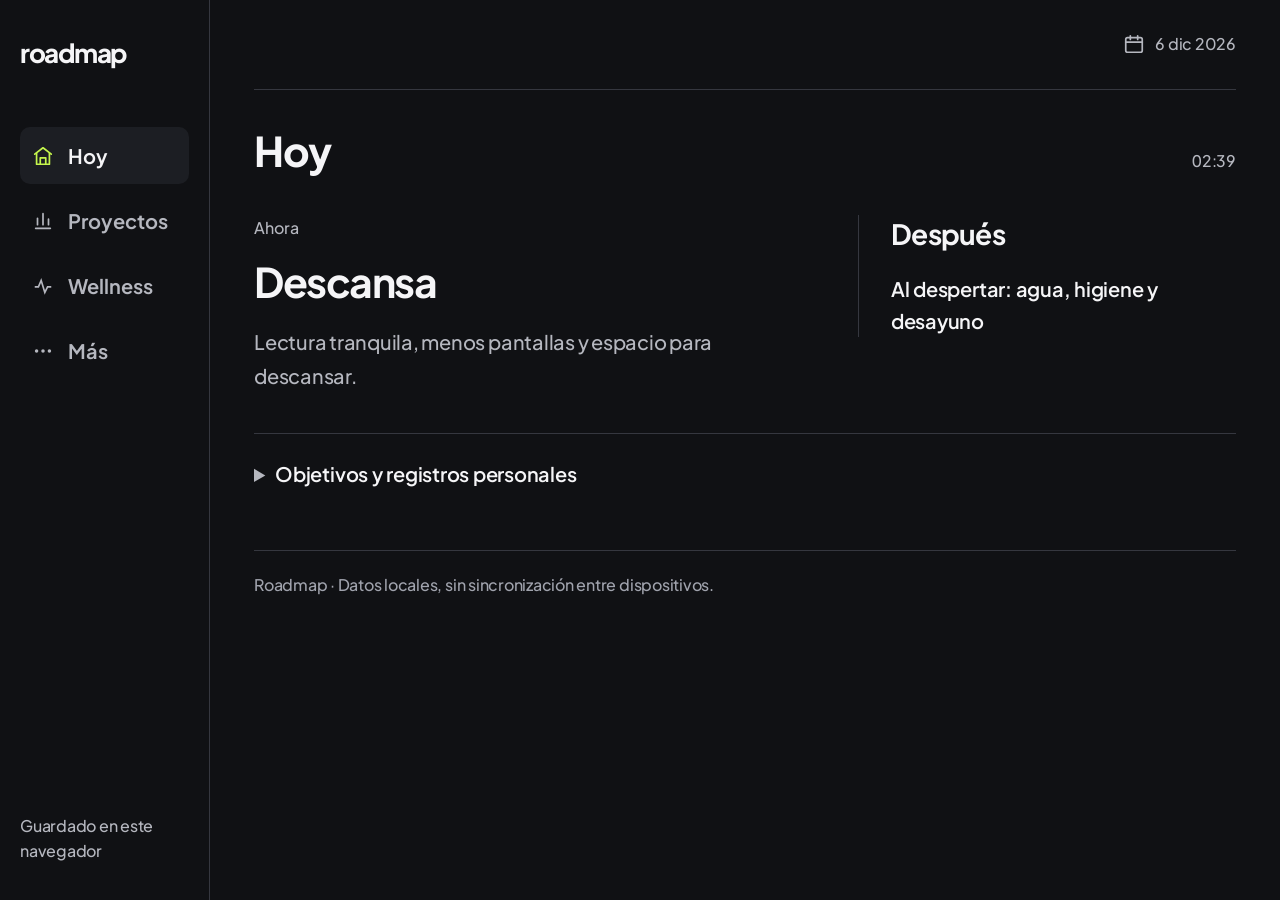
==== commit d3423f5a: "Restore passive day guidance, project progress and evidence-based Wellness" ====
--- a/index.html
+++ b/index.html
@@ -1,23 +1,24 @@
 <!doctype html><html lang="es"><head><meta charset="utf-8"><meta name="viewport" content="width=device-width,initial-scale=1,viewport-fit=cover"><meta name="theme-color" content="#101114"><title>Roadmap · Hoy</title>
-<link rel="preload" href="./fonts/plus-jakarta-sans-variable.ttf" as="font" type="font/ttf" crossorigin><link rel="stylesheet" href="./roadmap-3.css?v=20261108-readable-v2"></head><body><a class="skip-link" href="#mainContent">Ir al contenido</a><div id="saveStatus" class="save-status" role="status" aria-live="polite"></div><aside class="roadmap-side">
+<link rel="preload" href="./fonts/plus-jakarta-sans-variable.ttf" as="font" type="font/ttf" crossorigin><link rel="stylesheet" href="./roadmap-3.css?v=20261108-director-v1"></head><body><a class="skip-link" href="#mainContent">Ir al contenido</a><div id="saveStatus" class="save-status" role="status" aria-live="polite"></div><aside class="roadmap-side">
  <div class="sidebrand"><span class="sidebrand-name">roadmap</span></div>
 
- <nav class="side-nav" aria-label="Navegación principal"><button type="button" data-side-nav="hoy" class="active" aria-current="page"><svg class="roadmap-icon" viewBox="0 0 24 24" fill="none" stroke="currentColor" stroke-width="1.85" stroke-linecap="round" stroke-linejoin="round" aria-hidden="true" focusable="false"><path d="m3 10 9-7 9 7"/><path d="M5 9v12h14V9"/><path d="M9 21v-7h6v7"/></svg><span>Hoy</span></button><button type="button" data-side-nav="proyectos"><svg class="roadmap-icon" viewBox="0 0 24 24" fill="none" stroke="currentColor" stroke-width="1.85" stroke-linecap="round" stroke-linejoin="round" aria-hidden="true" focusable="false"><path d="M4 20h16"/><path d="M6 16V9M12 16V4M18 16v-6" stroke-linecap="round"/></svg><span>Proyectos</span></button><button type="button" data-side-nav="vida"><svg class="roadmap-icon" viewBox="0 0 24 24" fill="none" stroke="currentColor" stroke-width="1.85" stroke-linecap="round" stroke-linejoin="round" aria-hidden="true" focusable="false"><path d="M20.8 8.6c0 4.2-8.8 11-8.8 11s-8.8-6.8-8.8-11a4.8 4.8 0 0 1 8.8-2.6 4.8 4.8 0 0 1 8.8 2.6Z"/></svg><span>Mi vida</span></button><button type="button" data-side-nav="mas"><svg class="roadmap-icon" viewBox="0 0 24 24" fill="none" stroke="currentColor" stroke-width="1.85" stroke-linecap="round" stroke-linejoin="round" aria-hidden="true" focusable="false"><circle cx="5" cy="12" r="1"/><circle cx="12" cy="12" r="1"/><circle cx="19" cy="12" r="1"/></svg><span>Más</span></button></nav><p class="sidefoot">Guardado en este navegador</p>
- </aside><main class="shell" id="mainContent" tabindex="-1"><header class="top"><div class="brand"><span class="sidebrand-name">roadmap</span></div><span class="pill roadmap-date-pill"><svg class="roadmap-icon" viewBox="0 0 24 24" fill="none" stroke="currentColor" stroke-width="1.85" stroke-linecap="round" stroke-linejoin="round" aria-hidden="true"><rect x="3" y="5" width="18" height="16" rx="2"/><path d="M16 3v4M8 3v4M3 10h18"/></svg><span id="todayDate"></span></span></header><nav class="nav" id="tabs"><button class="active" data-tab="hoy">Hoy</button><button data-tab="semana">Semana</button><button data-tab="proyectos">Proyectos</button><button data-tab="vida">Vida personal</button><button data-tab="revision">Revisión</button><button data-tab="mas">Más</button></nav><section id="hoy" tabindex="-1">
- <header class="screen-heading"><h1>Hoy</h1></header>
- <section id="dayCoach" class="day-coach" aria-label="Siguiente acción, cuidados y horario"></section>
- <section class="home-work" aria-labelledby="missionTitle"><div class="section-head"><h2 id="missionTitle">Tu proyecto de hoy</h2><span id="workCount" class="muted"></span></div><div id="priorityList"></div><button type="button" class="text-link" data-side-nav="proyectos">Ver proyectos</button></section>
- <div class="hidden" aria-hidden="true"><div id="careList"></div><div id="dayHeadline"></div><div id="dayReason"></div><div id="quickTasks"></div><div id="stats"></div></div>
+ <nav class="side-nav" aria-label="Navegación principal"><button type="button" data-side-nav="hoy" class="active" aria-current="page"><svg class="roadmap-icon" viewBox="0 0 24 24" fill="none" stroke="currentColor" stroke-width="1.85" stroke-linecap="round" stroke-linejoin="round" aria-hidden="true" focusable="false"><path d="m3 10 9-7 9 7"/><path d="M5 9v12h14V9"/><path d="M9 21v-7h6v7"/></svg><span>Hoy</span></button><button type="button" data-side-nav="proyectos"><svg class="roadmap-icon" viewBox="0 0 24 24" fill="none" stroke="currentColor" stroke-width="1.85" stroke-linecap="round" stroke-linejoin="round" aria-hidden="true" focusable="false"><path d="M4 20h16"/><path d="M6 16V9M12 16V4M18 16v-6" stroke-linecap="round"/></svg><span>Proyectos</span></button><button type="button" data-side-nav="wellness"><svg class="roadmap-icon" viewBox="0 0 24 24" fill="none" stroke="currentColor" stroke-width="1.8" aria-hidden="true"><path d="M3 13h4l3-7 4 13 3-6h4"/></svg><span>Wellness</span></button><button type="button" data-side-nav="mas"><svg class="roadmap-icon" viewBox="0 0 24 24" fill="none" stroke="currentColor" stroke-width="1.85" stroke-linecap="round" stroke-linejoin="round" aria-hidden="true" focusable="false"><circle cx="5" cy="12" r="1"/><circle cx="12" cy="12" r="1"/><circle cx="19" cy="12" r="1"/></svg><span>Más</span></button></nav><p class="sidefoot">Guardado en este navegador</p>
+ </aside><main class="shell" id="mainContent" tabindex="-1"><header class="top"><div class="brand"><span class="sidebrand-name">roadmap</span></div><span class="pill roadmap-date-pill"><svg class="roadmap-icon" viewBox="0 0 24 24" fill="none" stroke="currentColor" stroke-width="1.85" stroke-linecap="round" stroke-linejoin="round" aria-hidden="true"><rect x="3" y="5" width="18" height="16" rx="2"/><path d="M16 3v4M8 3v4M3 10h18"/></svg><span id="todayDate"></span></span></header><nav class="nav" id="tabs"><button class="active" data-tab="hoy">Hoy</button><button data-tab="semana">Semana</button><button data-tab="proyectos">Proyectos</button><button data-tab="revision">Revisión</button><button data-tab="wellness">Wellness</button><button data-tab="mas">Más</button></nav><section id="hoy" tabindex="-1">
+ <header class="screen-heading today-heading"><h1>Hoy</h1><time id="directorTime"></time></header>
+ <section id="dayCoach" class="day-coach" aria-label="Orientación para este momento"></section>
+ <section id="homePriority" class="home-work" aria-labelledby="missionTitle"><h2 id="missionTitle">Tu prioridad de proyecto</h2><div id="priorityList"></div></section>
+ <details id="personalRecords" class="personal-records"><summary>Objetivos y registros personales</summary><p>Todo lo que has guardado sigue aquí. Registrar avances es opcional.</p><div id="lifeIndicatorsV2"></div><details class="life-habits"><summary>Objetivos y registros anteriores</summary><div id="lifeTasks"></div></details><div id="lifeCards" class="hidden"></div></details>
+ <div class="hidden" aria-hidden="true"><div id="careList"></div><span id="workCount"></span><div id="dayHeadline"></div><div id="dayReason"></div><div id="quickTasks"></div><div id="stats"></div></div>
 </section><section id="semana" class="hidden"><div class="section"><h1>Esta semana</h1><span class="pill">Agenda orientativa</span></div><details class="card weekly-calendar"><summary>Calendario de la semana</summary><div class="weekdays" id="weekDays"></div><p class="mini muted">Fechas de referencia, no citas confirmadas.</p></details><div class="two" ><div class="card"><h2>Metas de la semana</h2><div id="weeklyTasks"></div></div><div class="card"><h2>Agenda base</h2><div class="focus"><h3>Al despertar</h3><p>Elegir 3 prioridades y revisar trabajo</p></div><div class="focus"><h3>Mañana</h3><p>Movimiento, comida y estudio cuando se pueda</p></div><div class="focus"><h3>Mediodía / noche</h3><p>Bloques de trabajo creativo y técnico</p></div><div class="focus"><h3>Domingo</h3><p>Revisión semanal y compras</p></div></div></div></section><section id="proyectos" class="hidden">
  <div class="section roadmap-project-heading">
   <div><h1>Proyectos</h1></div>
   <input id="filter" class="input search" placeholder="Buscar tarea..." aria-label="Buscar en proyectos">
  </div>
  <div id="projectDirectory" aria-label="Listado de proyectos"></div><button type="button" id="projectBack" class="text-link hidden">Volver a proyectos</button><div id="projects"></div>
- </section><section id="vida" class="hidden"><header class="screen-heading"><h1>Mi vida</h1></header>
- <div id="lifeIndicatorsV2"></div><section class="life-habits"><h2>Hábitos y objetivos</h2><div id="lifeTasks"></div></section><div id="lifeCards" class="hidden"></div>
-</section><section id="mas" class="hidden" aria-label="Más opciones">
+ </section><section id="wellness" class="hidden"><header class="screen-heading"><h1>Wellness</h1></header><div id="wellnessSummary"></div><div id="wellnessHistory"></div><details class="wellness-method"><summary>Qué representan los anillos</summary><p>Registros voluntarios de hoy: desayuno y comida (2), movimiento (1) y descanso (1). Un hueco significa que falta información, no que faltó el cuidado. No se calculan calorías, horas de sueño ni puntuaciones de salud.</p></details></section><section id="mas" class="hidden" aria-label="Más opciones">
   <header class="roadmap-more-head"><h1>Más</h1></header>
+  <details id="daySettings" class="day-settings"><summary>Ajustar mi día</summary><div id="coachSettings"></div></details>
+  <details class="director-method"><summary>Cómo decide Roadmap</summary><p>La hora orienta los cuidados; tus horarios guardados delimitan trabajo y traslados. Los proyectos conservan su prioridad actual. Cambiar de recomendación no confirma que hiciste la anterior. No se interpretan las notas como citas ni se consultan calendarios externos.</p></details>
   <div class="roadmap-more-grid">
     <button type="button" class="roadmap-more-tile" data-side-nav="semana">
       <svg class="roadmap-icon" viewBox="0 0 24 24" fill="none" stroke="currentColor" stroke-width="1.85" stroke-linecap="round" stroke-linejoin="round" aria-hidden="true" focusable="false"><rect x="3" y="5" width="18" height="16" rx="2"/><path d="M16 3v4M8 3v4M3 10h18"/><path d="m9 15 2 2 4-4"/></svg>
@@ -30,4 +31,4 @@
       <svg class="roadmap-icon roadmap-more-arrow" viewBox="0 0 24 24" fill="none" stroke="currentColor" stroke-width="1.85" stroke-linecap="round" stroke-linejoin="round" aria-hidden="true"><path d="m9 18 6-6-6-6"/></svg>
     </button>
   </div>
-</section><section id="revision" class="hidden"><div class="section"><h1>Revisión y ajustes</h1></div><div class="two"><div class="card"><h2>Notas del día</h2><p class="mini muted">Avances, bloqueos y siguiente paso.</p><textarea id="dailyNote" class="input textarea" placeholder="Hoy avancé... / Mañana necesito..." aria-label="Nota diaria"></textarea><div class="review-actions"><button class="btn" id="copy">Copiar reporte</button><button class="btn alt" id="export">Exportar respaldo JSON</button><button class="btn ghost" id="importBackup" type="button">Importar respaldo</button><input id="backupFile" type="file" accept=".json,application/json" hidden></div><p id="copyStatus" class="mini muted" role="status"></p><p id="backupStatus" class="mini muted" role="status"></p></div><div class="card"><h2>Organización</h2><p class="mini">Revisa tus prioridades a diario y las metas cada domingo.</p><div class="note">Este archivo guarda tus checks y notas en el navegador del dispositivo. No sincroniza automáticamente con ChatGPT ni con otros equipos.</div></div></div><details class="card"><summary>Notas históricas y datos por aclarar</summary><p class="mini muted">Estas notas son referencias, no tareas terminadas.</p><div id="unknowns"></div></details><div class="section"><h2>Datos y privacidad</h2></div><div class="card"><p class="mini">El sitio y las tareas iniciales son públicos. Tus notas y marcas se guardan en este navegador; se comparten solo si exportas el respaldo.</p><button class="btn ghost" id="reset">Borrar mis checks y notas locales</button></div></section><div class="footer">Roadmap · Datos locales, sin sincronización entre dispositivos.</div></main><nav class="roadmap-bottom" aria-label="Navegación móvil"><button type="button" data-side-nav="hoy" class="active" aria-current="page"><svg class="roadmap-icon" viewBox="0 0 24 24" fill="none" stroke="currentColor" stroke-width="1.85" stroke-linecap="round" stroke-linejoin="round" aria-hidden="true" focusable="false"><path d="m3 10 9-7 9 7"/><path d="M5 9v12h14V9"/><path d="M9 21v-7h6v7"/></svg><span>Hoy</span></button><button type="button" data-side-nav="proyectos"><svg class="roadmap-icon" viewBox="0 0 24 24" fill="none" stroke="currentColor" stroke-width="1.85" stroke-linecap="round" stroke-linejoin="round" aria-hidden="true" focusable="false"><path d="M4 20h16"/><path d="M6 16V9M12 16V4M18 16v-6" stroke-linecap="round"/></svg><span>Proyectos</span></button><button type="button" data-side-nav="vida"><svg class="roadmap-icon" viewBox="0 0 24 24" fill="none" stroke="currentColor" stroke-width="1.85" stroke-linecap="round" stroke-linejoin="round" aria-hidden="true" focusable="false"><path d="M20.8 8.6c0 4.2-8.8 11-8.8 11s-8.8-6.8-8.8-11a4.8 4.8 0 0 1 8.8-2.6 4.8 4.8 0 0 1 8.8 2.6Z"/></svg><span>Mi vida</span></button><button type="button" data-side-nav="mas"><svg class="roadmap-icon" viewBox="0 0 24 24" fill="none" stroke="currentColor" stroke-width="1.85" stroke-linecap="round" stroke-linejoin="round" aria-hidden="true" focusable="false"><circle cx="5" cy="12" r="1"/><circle cx="12" cy="12" r="1"/><circle cx="19" cy="12" r="1"/></svg><span>Más</span></button></nav><script src="./roadmap-3.js?v=20261108-readable-v2"></script></body></html>+</section><section id="revision" class="hidden"><div class="section"><h1>Revisión y ajustes</h1></div><div class="two"><div class="card"><h2>Notas del día</h2><p class="mini muted">Avances, bloqueos y siguiente paso.</p><textarea id="dailyNote" class="input textarea" placeholder="Hoy avancé... / Mañana necesito..." aria-label="Nota diaria"></textarea><div class="review-actions"><button class="btn" id="copy">Copiar reporte</button><button class="btn alt" id="export">Exportar respaldo JSON</button><button class="btn ghost" id="importBackup" type="button">Importar respaldo</button><input id="backupFile" type="file" accept=".json,application/json" hidden></div><p id="copyStatus" class="mini muted" role="status"></p><p id="backupStatus" class="mini muted" role="status"></p></div><div class="card"><h2>Organización</h2><p class="mini">Revisa tus prioridades a diario y las metas cada domingo.</p><div class="note">Este archivo guarda tus checks y notas en el navegador del dispositivo. No sincroniza automáticamente con ChatGPT ni con otros equipos.</div></div></div><details class="card"><summary>Notas históricas y datos por aclarar</summary><p class="mini muted">Estas notas son referencias, no tareas terminadas.</p><div id="unknowns"></div></details><div class="section"><h2>Datos y privacidad</h2></div><div class="card"><p class="mini">El sitio y las tareas iniciales son públicos. Tus notas y marcas se guardan en este navegador; se comparten solo si exportas el respaldo.</p><button class="btn ghost" id="reset">Borrar mis checks y notas locales</button></div></section><div class="footer">Roadmap · Datos locales, sin sincronización entre dispositivos.</div></main><nav class="roadmap-bottom" aria-label="Navegación móvil"><button type="button" data-side-nav="hoy" class="active" aria-current="page"><svg class="roadmap-icon" viewBox="0 0 24 24" fill="none" stroke="currentColor" stroke-width="1.85" stroke-linecap="round" stroke-linejoin="round" aria-hidden="true" focusable="false"><path d="m3 10 9-7 9 7"/><path d="M5 9v12h14V9"/><path d="M9 21v-7h6v7"/></svg><span>Hoy</span></button><button type="button" data-side-nav="proyectos"><svg class="roadmap-icon" viewBox="0 0 24 24" fill="none" stroke="currentColor" stroke-width="1.85" stroke-linecap="round" stroke-linejoin="round" aria-hidden="true" focusable="false"><path d="M4 20h16"/><path d="M6 16V9M12 16V4M18 16v-6" stroke-linecap="round"/></svg><span>Proyectos</span></button><button type="button" data-side-nav="wellness"><svg class="roadmap-icon" viewBox="0 0 24 24" fill="none" stroke="currentColor" stroke-width="1.8" aria-hidden="true"><path d="M3 13h4l3-7 4 13 3-6h4"/></svg><span>Wellness</span></button><button type="button" data-side-nav="mas"><svg class="roadmap-icon" viewBox="0 0 24 24" fill="none" stroke="currentColor" stroke-width="1.85" stroke-linecap="round" stroke-linejoin="round" aria-hidden="true" focusable="false"><circle cx="5" cy="12" r="1"/><circle cx="12" cy="12" r="1"/><circle cx="19" cy="12" r="1"/></svg><span>Más</span></button></nav><script src="./wellness-model.js?v=20261108-director-v1"></script><script src="./day-director.js?v=20261108-director-v1"></script><script src="./roadmap-3.js?v=20261108-director-v1"></script></body></html>
--- a/roadmap-3.css
+++ b/roadmap-3.css
@@ -56,10 +56,10 @@
 .section h2{font-size:var(--type-section)}
 .footer{font-size:var(--type-small);line-height:1.7;color:var(--faint);margin-top:48px;padding-top:20px;border-top:1px solid var(--border)}
 /* Shared controls. A primary action is reserved for the current recommendation. */
-.btn,.text-link,.coach-done{display:inline-flex;align-items:center;justify-content:center;gap:8px;min-height:48px;min-width:48px;padding:10px 16px;background:var(--surface-alt);border:1px solid var(--border);border-radius:10px;font-size:var(--type-body);font-weight:650;text-decoration:none;transition:background-color var(--fast) var(--ease),border-color var(--fast) var(--ease)}
+.btn,.text-link{display:inline-flex;align-items:center;justify-content:center;gap:8px;min-height:48px;min-width:48px;padding:10px 16px;background:var(--surface-alt);border:1px solid var(--border);border-radius:10px;font-size:var(--type-body);font-weight:650;text-decoration:none;transition:background-color var(--fast) var(--ease),border-color var(--fast) var(--ease)}
 .btn.ghost,.text-link{background:transparent;color:var(--muted);border-color:transparent;padding-inline:0}
 .btn.ghost{padding-inline:12px}
-.coach-done,.btn.primary{background:var(--accent);border-color:var(--accent);color:#161B0C}
+.btn.primary{background:var(--accent);border-color:var(--accent);color:#161B0C}
 .input,input[type=time]{width:100%;min-height:48px;padding:11px 14px;background:var(--bg);border:1px solid #62656F;border-radius:10px;font-size:var(--type-body);color:var(--ink);min-width:0}
 .input::placeholder{color:var(--faint)}
 textarea.input{min-height:160px;resize:vertical;line-height:1.7}
@@ -69,33 +69,31 @@
 summary::marker{color:var(--muted)}
 details[open]>summary{margin-bottom:12px}
 details>p{font-size:var(--type-small);margin-bottom:16px}
-/* Today: orientation, essential care and schedule, then one work mission. */
-.day-coach{display:grid;grid-template-columns:minmax(0,1fr) minmax(0,1fr);gap:24px 40px;align-items:start}
-.coach-head{grid-column:1/-1;display:flex;justify-content:space-between;align-items:center;gap:16px;color:var(--muted);font-size:var(--type-small)}
-.coach-clock{font-variant-numeric:tabular-nums}
-.coach-next{grid-column:1;display:grid;justify-items:start;gap:12px;padding:24px;background:var(--surface);border-radius:var(--radius)}
-.coach-next>span{font-size:var(--type-small);color:var(--muted)}
-.coach-next>strong{font-size:clamp(28px,2.7vw,36px);line-height:1.35;letter-spacing:-.025em;font-weight:700;max-width:24ch}
-.coach-done{margin-top:4px}
-.coach-essentials,.coach-rest{grid-column:1;margin-top:0}
-.coach-essential{display:flex;align-items:center;gap:14px;min-height:56px;padding:12px 0;border-bottom:1px solid var(--border);cursor:pointer;font-size:var(--type-body)}
-.coach-essential:last-child{border-bottom:0}
-.coach-essential:has(input:checked)>span{color:var(--muted)}
-.coach-wake{grid-column:1;display:flex;align-items:center;justify-content:space-between;gap:16px;flex-wrap:wrap;padding:16px 0;border-top:1px solid var(--border)}
-.coach-wake>div,.coach-shift-choices{display:flex;gap:8px;flex-wrap:wrap}
-.coach-wake button,.coach-shift-choices button{background:transparent;border:1px solid #62656F;border-radius:8px;min-width:48px;min-height:48px;padding:10px 16px;font-size:var(--type-body)}
+/* Today: one recommendation, two next steps, and a secondary professional priority. */
+.today-heading{display:flex;align-items:baseline;justify-content:space-between;gap:20px}
+.today-heading time{font-size:var(--type-small);color:var(--muted);font-variant-numeric:tabular-nums}
+.day-coach{display:grid;grid-template-columns:minmax(0,1.25fr) minmax(0,.85fr);gap:40px 48px;align-items:start;margin-top:40px}
+.director-now{min-width:0}.director-now h2{font-size:clamp(32px,3.2vw,44px);line-height:1.25;letter-spacing:-.035em;margin:14px 0 18px;font-weight:700;max-width:22ch}
+.director-now>p:last-of-type{font-size:var(--type-body);max-width:44ch;line-height:1.7}
+.director-next{border-left:1px solid var(--border);padding-left:32px;min-width:0}
+.director-next h2{font-size:var(--type-section);margin:0 0 20px}
+.director-next ol{padding:0;margin:0;list-style:none;display:grid;gap:24px}
+.director-next strong{font-size:var(--type-body);font-weight:600;line-height:1.6;display:block}
+.director-next li p{font-size:var(--type-small);margin-top:6px}
+.director-context{font-size:var(--type-small);border-top:1px solid var(--border);padding-top:20px;margin-top:24px}
+.home-work{padding-top:28px;margin-top:40px;border-top:1px solid var(--border);max-width:none}
+.home-work h2{font-size:var(--type-body);color:var(--muted);font-weight:550;margin-bottom:12px}
+.priority-name{font-size:24px;color:var(--ink);max-width:52ch;line-height:1.5;font-weight:600;letter-spacing:-.02em}
+.personal-records{margin-top:40px;padding-top:12px;border-top:1px solid var(--border)}
+.personal-records>p{font-size:var(--type-small);margin:10px 0 24px}.personal-records #lifeIndicatorsV2{margin-top:24px}.legacy-goal{margin:24px 0 32px}.legacy-goal>p{font-size:var(--type-small);margin-top:8px}
+.day-settings,.director-method{border-top:1px solid var(--border);padding-top:8px;margin-bottom:24px}
+#coachSettings>p{font-size:var(--type-small);margin:12px 0 24px}
+.personal-settings-grid{display:grid;grid-template-columns:repeat(2,minmax(0,1fr));gap:24px 32px;margin:24px 0}
+.personal-setting{display:flex;justify-content:space-between;align-items:center;flex-wrap:wrap;gap:12px;margin-bottom:20px;min-width:0}
+.personal-setting input{width:100%;min-height:48px;font-size:var(--type-body);padding:10px 12px;background:var(--bg);border:1px solid #62656F;border-radius:10px;min-width:0}
+.personal-setting label{width:100%}.coach-shift-choices{display:flex;flex-wrap:wrap;gap:8px}
+.coach-shift-choices button{background:transparent;border:1px solid #62656F;border-radius:8px;min-width:48px;min-height:48px;padding:10px 16px;font-size:var(--type-body)}
 .coach-shift-choices button[aria-pressed=true]{color:var(--accent);border-color:var(--accent);background:var(--accent-wash)}
-.coach-schedule{grid-column:2;grid-row:2 / span 3;border-top:1px solid var(--border)}
-.coach-slot{display:grid;grid-template-columns:126px minmax(0,1fr);gap:16px;padding:15px 0;border-bottom:1px solid var(--border)}
-.coach-slot-time{color:var(--muted);font-size:var(--type-small);font-variant-numeric:tabular-nums;white-space:nowrap}
-.coach-slot-copy b{font-size:var(--type-body);font-weight:550;line-height:1.6}
-.coach-settings{grid-column:1/-1;display:flex;align-items:center;gap:24px 32px;flex-wrap:wrap;padding:22px 0;border-top:1px solid var(--border);border-bottom:1px solid var(--border)}
-.coach-settings h2{font-size:var(--type-body);width:100%;font-weight:650}
-.coach-setting-row{display:flex;align-items:center;gap:16px;justify-content:space-between;flex:1;min-width:260px}
-.coach-setting-row input[type=time]{width:175px;min-width:155px;font-variant-numeric:tabular-nums}
-.home-work{padding-top:32px;margin-top:4px;max-width:760px}
-.home-work .section-head{margin-bottom:10px}
-#workCount{font-size:var(--type-small)}
 .task,.rv3-check{display:flex;align-items:flex-start;gap:14px;min-height:56px;padding:16px 0;border-bottom:1px solid var(--border);cursor:pointer;font-size:var(--type-body);line-height:1.6}
 .task:last-child{border-bottom:0}
 .task>span{min-width:0}.task b{display:block;font-size:var(--type-body);font-weight:600;line-height:1.6;overflow-wrap:anywhere}
@@ -112,7 +110,7 @@
 .portfolio-summary>span{color:var(--muted)}.portfolio-summary>strong{font-size:var(--type-body);font-weight:600}
 #portfolioV2 details{margin-top:4px}#portfolioV2 summary{font-size:var(--type-small);color:var(--muted)}
 #projectDirectory{margin-top:20px}
-.project-row{display:flex;align-items:center;gap:24px;width:100%;padding:24px 0;min-height:104px;border:0;border-top:1px solid var(--border);background:transparent;text-align:left;color:var(--ink)}
+.project-row{display:grid;grid-template-columns:minmax(0,1fr) auto 22px;align-items:center;gap:24px;width:100%;padding:24px 0;min-height:104px;border:0;border-top:1px solid var(--border);background:transparent;text-align:left;color:var(--ink)}
 .project-row>span:first-child{flex:1;min-width:0}
 .project-row strong{display:block;font-size:var(--type-section);line-height:1.4;font-weight:650;letter-spacing:-.025em;overflow-wrap:anywhere}
 .project-row small{font-size:var(--type-small);margin-top:4px}
@@ -171,19 +169,33 @@
 .save-status.is-saved{padding:12px 18px;background:var(--surface-alt);color:var(--ink);border:1px solid var(--border);animation:save-feedback 3s both}
 .save-status.is-error{padding:14px 18px;background:#492330;color:#FFE6ED;border:1px solid #BA657A;pointer-events:auto}
 @keyframes save-feedback{0%,75%{opacity:1}100%{opacity:0}}
-@media(hover:hover){.side-nav button:hover,.roadmap-more-tile:hover,.project-row:hover{background:var(--surface)}.btn:hover,.coach-wake button:hover,.coach-shift-choices button:hover{border-color:var(--muted)}.text-link:hover{color:var(--ink)}.coach-done:hover{background:#D1FA73}.task:hover b{color:var(--ink)}}
-button:active:not(:disabled){background-color:var(--surface-alt)}.coach-done:active{background:#B1DB40}
+@media(hover:hover){.side-nav button:hover,.roadmap-more-tile:hover,.project-row:hover{background:var(--surface)}.btn:hover,.coach-shift-choices button:hover{border-color:var(--muted)}.text-link:hover{color:var(--ink)}.task:hover b{color:var(--ink)}}
+button:active:not(:disabled){background-color:var(--surface-alt)}
 @media(min-width:1101px){:root{--type-body:20px;--type-section:28px}}
-@media(max-width:1100px){body{grid-template-columns:180px minmax(0,1fr)}.shell{padding-inline:28px}.roadmap-side{padding-inline:16px}.day-coach{gap:24px}.coach-setting-row{min-width:230px}.coach-slot{grid-template-columns:116px minmax(0,1fr);gap:12px}}
-@media(max-width:900px){.day-coach{grid-template-columns:1fr}.coach-head,.coach-next,.coach-essentials,.coach-rest,.coach-wake,.coach-schedule,.coach-settings{grid-column:1;grid-row:auto}.coach-wake{order:0}.coach-next{max-width:none}.coach-schedule{margin-top:4px}.coach-settings{gap:20px}#lifeIndicatorsV2,.two{grid-template-columns:1fr;gap:32px}.project-current{grid-template-columns:1fr;gap:24px}}
+@media(max-width:1100px){body{grid-template-columns:180px minmax(0,1fr)}.shell{padding-inline:28px}.roadmap-side{padding-inline:16px}}
+@media(max-width:900px){.day-coach{grid-template-columns:1fr;gap:28px}.director-next{border-left:0;border-top:1px solid var(--border);padding:24px 0 0}.director-next ol{gap:20px}#lifeIndicatorsV2,.two{grid-template-columns:1fr;gap:32px}.project-current{grid-template-columns:1fr;gap:24px}}
 @media(max-width:780px){
  body{display:block}.roadmap-side{display:none}.shell{padding:0 20px calc(112px + env(safe-area-inset-bottom,0px))}.top{height:76px;margin-bottom:28px;justify-content:space-between}.brand{display:block}.sidebrand-name{font-size:var(--type-section)}.roadmap-date-pill{gap:8px;font-size:var(--type-small)}.roadmap-date-pill .roadmap-icon{width:18px;height:18px}
- .screen-heading,.roadmap-project-heading,.roadmap-more-head{margin-bottom:24px}.day-coach{gap:20px}.coach-next{padding:24px}.coach-next>strong{font-size:30px}.coach-schedule>summary{font-size:var(--type-body)}.coach-settings h2{font-size:var(--type-body)}.coach-setting-row{flex-basis:100%;min-width:0}.coach-slot{grid-template-columns:116px minmax(0,1fr);gap:14px}.home-work{padding-top:28px}.home-work .section-head{align-items:baseline}.section-head h2{font-size:var(--type-section)}
+ .screen-heading,.roadmap-project-heading,.roadmap-more-head{margin-bottom:24px}.day-coach{margin-top:28px}.director-now h2{font-size:32px}.home-work{margin-top:28px;padding-top:24px}.priority-name{font-size:22px}.personal-settings-grid{grid-template-columns:1fr;gap:8px}
  .roadmap-bottom{position:fixed;z-index:60;bottom:0;left:0;right:0;display:grid;grid-template-columns:repeat(4,minmax(0,1fr));padding:8px 8px calc(8px + env(safe-area-inset-bottom,0px));background:var(--bg);border-top:1px solid var(--border)}
  .roadmap-bottom button{display:flex;flex-direction:column;align-items:center;justify-content:center;gap:4px;min-height:60px;padding:4px 0;background:transparent;border:0;border-radius:8px;color:var(--muted);font-size:clamp(14px,4vw,16px);font-weight:600;line-height:1.4}.roadmap-bottom button.active{color:var(--ink);background:var(--surface)}.roadmap-bottom button.active .roadmap-icon{color:var(--accent)}.roadmap-bottom button .roadmap-icon{width:22px;height:22px}
  .search{width:100%}.roadmap-project-heading{gap:20px}.project-row{gap:12px;padding:22px 0}.project-row strong{font-size:var(--type-section)}.project-row .roadmap-icon{width:18px;height:18px}.rv2-project-head{gap:16px}.rv2-project-head h1{font-size:36px}.rv2-percent{font-size:22px;padding-top:30px}.rv3-workstream-detail{padding-left:12px}.rv3-roadmap-stage>summary{gap:8px}.rv3-roadmap-ord{display:none}.rv3-roadmap-actions{flex-direction:column;align-items:flex-start}.review-actions{gap:8px;align-items:flex-start;flex-direction:column}.save-status{bottom:96px}.footer{margin-top:36px}.weekdays{gap:2px}.day{padding:10px 2px}.two{gap:32px}
 }
-@media(max-width:360px){.shell{padding-inline:16px}.coach-next{padding:20px}.coach-setting-row{flex-wrap:wrap;gap:10px}.coach-setting-row input[type=time]{width:100%}.coach-wake{align-items:flex-start}.rv2-project-head{flex-wrap:wrap}.rv2-percent{padding-top:0}.project-row{gap:10px}.project-row strong{font-size:22px}}
+@media(max-width:360px){.shell{padding-inline:16px}.rv2-project-head{flex-wrap:wrap}.rv2-percent{padding-top:0}.project-row{gap:10px}.project-row strong{font-size:22px}}
 @media(prefers-reduced-motion:reduce){*,*::before,*::after{animation:none!important;transition:none!important;scroll-behavior:auto!important}.save-status.is-saved{display:none}}
 
 .rv2-percent>strong{font-size:inherit;font-weight:inherit}.rv2-percent>small{font-size:var(--type-small);text-align:right;margin-top:4px}
+
+/* Restored progress is meaningful only when a value is known. */
+.progress-track{height:6px;background:#34383E;border-radius:8px;overflow:hidden;margin:14px 0 20px;min-width:0;width:100%}
+.progress-track>span{display:block;height:100%;background:var(--accent);border-radius:inherit;transition:width var(--fast) var(--ease)}
+.unknown-progress{display:block;font-size:var(--type-small);color:var(--muted);margin:12px 0}
+.directory-track{grid-column:1/-1;grid-row:2}.directory-track .progress-track{margin:0 0 4px}.project-row>.roadmap-icon{grid-column:3;grid-row:1}.project-row>span:first-child{grid-column:1;grid-row:1}.project-row-progress{grid-column:2;grid-row:1}
+.wellness-metrics{display:grid;grid-template-columns:repeat(3,minmax(0,1fr));gap:32px;margin:36px 0 48px}
+.wellness-metric{display:flex;flex-direction:column;align-items:flex-start;gap:18px;min-width:0}.wellness-metric svg{width:140px;height:140px;flex:none}.wellness-metric h2{font-size:24px;margin-bottom:8px}.wellness-metric p,.wellness-metric small{font-size:var(--type-small)}
+.wellness-track{stroke:#34383E;stroke-width:9;fill:none}.wellness-ring{fill:none;stroke-width:9;stroke-linecap:round;transform:rotate(-90deg);transform-origin:55px 55px}
+#wellnessHistory{border-top:1px solid var(--border);padding-top:16px}.period-control{display:flex;gap:12px;align-items:center;font-size:var(--type-small)}.period-control select{min-height:48px;border:1px solid #62656F;padding:8px 12px;background:var(--bg);border-radius:8px;font-size:var(--type-body)}
+.wellness-chart svg{display:block;width:100%;height:190px;overflow:visible}.chart-guide{fill:none;stroke:var(--border);stroke-width:1}.chart-dates{display:flex;justify-content:space-between;font-size:var(--type-small);color:var(--muted);margin-top:8px}.chart-legend{display:flex;flex-wrap:wrap;gap:12px 24px;margin:20px 0;font-size:var(--type-small)}.chart-legend span{display:flex;align-items:center;gap:8px}.chart-legend i{width:10px;height:10px;border-radius:50%;display:block}
+.wellness-empty{padding:16px 0 24px}.wellness-values ul{list-style:none;margin:0;padding:0}.wellness-values li{display:grid;grid-template-columns:repeat(4,minmax(0,1fr));gap:12px;padding:16px 0;border-top:1px solid var(--border);font-size:var(--type-small)}.wellness-values span{color:var(--muted)}.wellness-method{margin-top:24px}
+@media(max-width:780px){.wellness-metrics{grid-template-columns:1fr;gap:24px;margin-block:28px}.wellness-metric{flex-direction:row;align-items:center;gap:20px}.wellness-metric svg{width:84px;height:84px}.wellness-metric h2{font-size:24px}.wellness-values li{grid-template-columns:1fr}.personal-records{margin-top:28px}.project-row{gap:16px 12px}.wellness-chart svg{height:160px}}
+.project-evidence{border-top:1px solid var(--border);margin-top:24px;padding-top:8px}.project-evidence ul{list-style:none;margin:0;padding:0}.project-evidence li{padding:16px 0;border-bottom:1px solid var(--border)}.project-evidence strong{font-size:var(--type-body);font-weight:550;line-height:1.7}.project-evidence small{margin-top:6px}
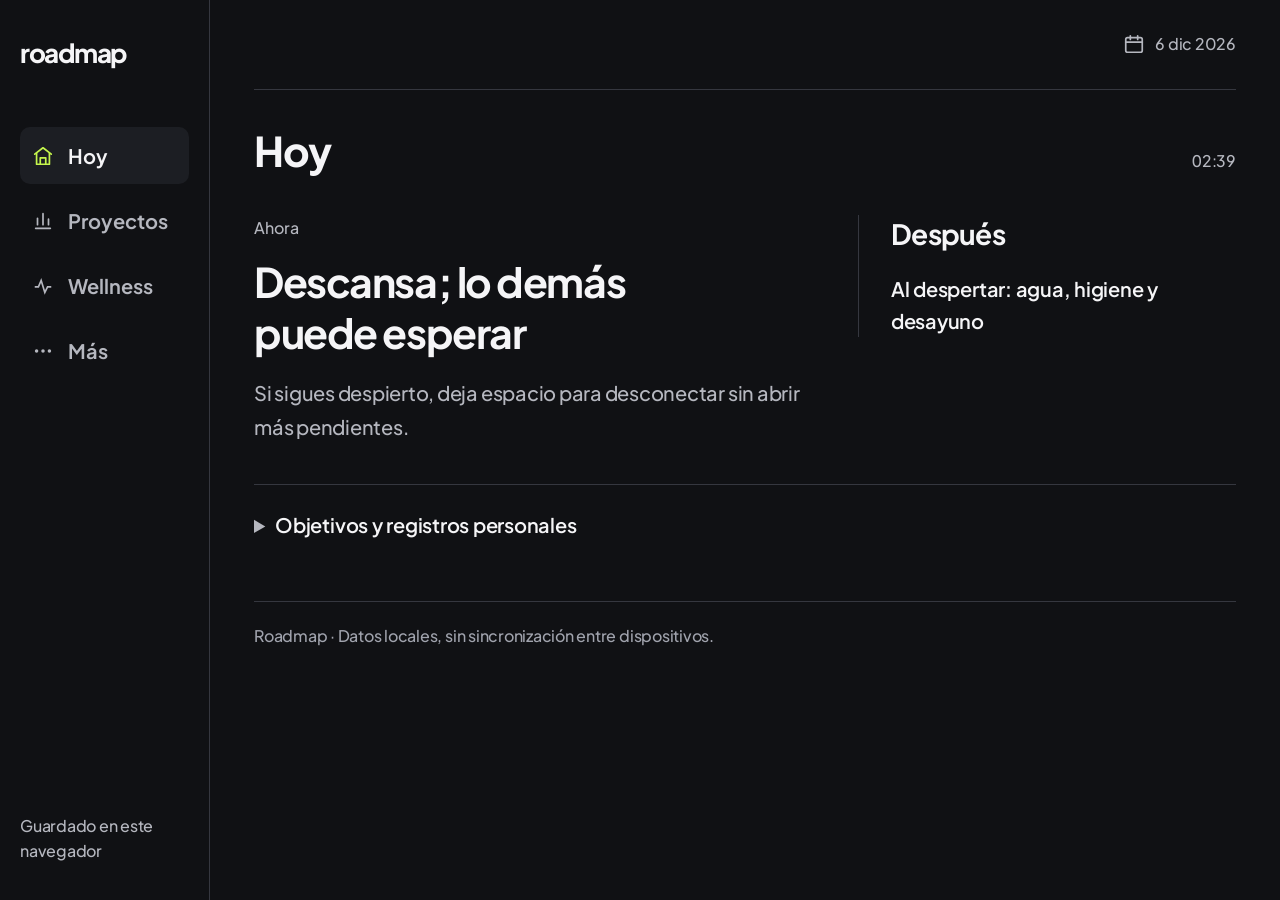
==== commit a0b256e1: "Add modular daily intelligence with private preferences and respectful guidance" ====
--- a/index.html
+++ b/index.html
@@ -1,5 +1,5 @@
 <!doctype html><html lang="es"><head><meta charset="utf-8"><meta name="viewport" content="width=device-width,initial-scale=1,viewport-fit=cover"><meta name="theme-color" content="#101114"><title>Roadmap · Hoy</title>
-<link rel="preload" href="./fonts/plus-jakarta-sans-variable.ttf" as="font" type="font/ttf" crossorigin><link rel="stylesheet" href="./roadmap-3.css?v=20261108-director-v1"></head><body><a class="skip-link" href="#mainContent">Ir al contenido</a><div id="saveStatus" class="save-status" role="status" aria-live="polite"></div><aside class="roadmap-side">
+<link rel="preload" href="./fonts/plus-jakarta-sans-variable.ttf" as="font" type="font/ttf" crossorigin><link rel="stylesheet" href="./roadmap-3.css?v=20261108-intelligence-v1"></head><body><a class="skip-link" href="#mainContent">Ir al contenido</a><div id="saveStatus" class="save-status" role="status" aria-live="polite"></div><aside class="roadmap-side">
  <div class="sidebrand"><span class="sidebrand-name">roadmap</span></div>
 
  <nav class="side-nav" aria-label="Navegación principal"><button type="button" data-side-nav="hoy" class="active" aria-current="page"><svg class="roadmap-icon" viewBox="0 0 24 24" fill="none" stroke="currentColor" stroke-width="1.85" stroke-linecap="round" stroke-linejoin="round" aria-hidden="true" focusable="false"><path d="m3 10 9-7 9 7"/><path d="M5 9v12h14V9"/><path d="M9 21v-7h6v7"/></svg><span>Hoy</span></button><button type="button" data-side-nav="proyectos"><svg class="roadmap-icon" viewBox="0 0 24 24" fill="none" stroke="currentColor" stroke-width="1.85" stroke-linecap="round" stroke-linejoin="round" aria-hidden="true" focusable="false"><path d="M4 20h16"/><path d="M6 16V9M12 16V4M18 16v-6" stroke-linecap="round"/></svg><span>Proyectos</span></button><button type="button" data-side-nav="wellness"><svg class="roadmap-icon" viewBox="0 0 24 24" fill="none" stroke="currentColor" stroke-width="1.8" aria-hidden="true"><path d="M3 13h4l3-7 4 13 3-6h4"/></svg><span>Wellness</span></button><button type="button" data-side-nav="mas"><svg class="roadmap-icon" viewBox="0 0 24 24" fill="none" stroke="currentColor" stroke-width="1.85" stroke-linecap="round" stroke-linejoin="round" aria-hidden="true" focusable="false"><circle cx="5" cy="12" r="1"/><circle cx="12" cy="12" r="1"/><circle cx="19" cy="12" r="1"/></svg><span>Más</span></button></nav><p class="sidefoot">Guardado en este navegador</p>
@@ -15,8 +15,20 @@
   <input id="filter" class="input search" placeholder="Buscar tarea..." aria-label="Buscar en proyectos">
  </div>
  <div id="projectDirectory" aria-label="Listado de proyectos"></div><button type="button" id="projectBack" class="text-link hidden">Volver a proyectos</button><div id="projects"></div>
- </section><section id="wellness" class="hidden"><header class="screen-heading"><h1>Wellness</h1></header><div id="wellnessSummary"></div><div id="wellnessHistory"></div><details class="wellness-method"><summary>Qué representan los anillos</summary><p>Registros voluntarios de hoy: desayuno y comida (2), movimiento (1) y descanso (1). Un hueco significa que falta información, no que faltó el cuidado. No se calculan calorías, horas de sueño ni puntuaciones de salud.</p></details></section><section id="mas" class="hidden" aria-label="Más opciones">
+ </section><section id="wellness" class="hidden"><header class="screen-heading"><h1>Wellness</h1></header><div id="wellnessSummary"></div><div id="wellnessHistory"></div><details class="wellness-method"><summary>Qué representan los anillos</summary><p>Registros voluntarios de hoy: desayuno y comida; cena cuando está registrada; movimiento y descanso. Un hueco significa que falta información, no que faltó el cuidado. No se calculan calorías, horas de sueño ni puntuaciones de salud.</p></details></section><section id="mas" class="hidden" aria-label="Más opciones">
   <header class="roadmap-more-head"><h1>Más</h1></header>
+  <details id="assistantSettings" class="day-settings"><summary>Preferencias del asistente</summary>
+   <form id="assistantPreferences" class="assistant-form">
+    <label for="assistantTone">Tono<select id="assistantTone"><option value="warm">Cercano y sereno</option><option value="direct">Más directo</option></select></label>
+    <label for="assistantRepeat">Pausa mínima entre sugerencias opcionales (minutos)<input id="assistantRepeat" type="number" min="30" max="10080" required></label>
+    <div class="personal-settings-grid"><label for="restStart">Descanso desde (opcional)<input id="restStart" type="time"></label><label for="restEnd">Hasta<input id="restEnd" type="time"></label></div>
+    <label class="preference-check"><input id="socialSuggestions" type="checkbox">Incluir sugerencias de vínculos personales</label>
+    <button type="submit" class="btn">Guardar preferencias</button>
+   </form><p id="assistantStatus" role="status"></p>
+   <div class="assistant-actions"><button type="button" class="text-link" id="muteSuggestion">Silenciar esta sugerencia durante 24 horas</button><button type="button" class="text-link" id="resetMuted">Restablecer sugerencias silenciadas</button></div>
+   <details class="decision-details"><summary>Por qué aparece la sugerencia actual</summary><div id="decisionExplanation"></div></details>
+   <details id="privateContext"><summary>Contexto privado opcional</summary><div id="privateContextBody"></div></details>
+  </details>
   <details id="daySettings" class="day-settings"><summary>Ajustar mi día</summary><div id="coachSettings"></div></details>
   <details class="director-method"><summary>Cómo decide Roadmap</summary><p>La hora orienta los cuidados; tus horarios guardados delimitan trabajo y traslados. Los proyectos conservan su prioridad actual. Cambiar de recomendación no confirma que hiciste la anterior. No se interpretan las notas como citas ni se consultan calendarios externos.</p></details>
   <div class="roadmap-more-grid">
@@ -31,4 +43,4 @@
       <svg class="roadmap-icon roadmap-more-arrow" viewBox="0 0 24 24" fill="none" stroke="currentColor" stroke-width="1.85" stroke-linecap="round" stroke-linejoin="round" aria-hidden="true"><path d="m9 18 6-6-6-6"/></svg>
     </button>
   </div>
-</section><section id="revision" class="hidden"><div class="section"><h1>Revisión y ajustes</h1></div><div class="two"><div class="card"><h2>Notas del día</h2><p class="mini muted">Avances, bloqueos y siguiente paso.</p><textarea id="dailyNote" class="input textarea" placeholder="Hoy avancé... / Mañana necesito..." aria-label="Nota diaria"></textarea><div class="review-actions"><button class="btn" id="copy">Copiar reporte</button><button class="btn alt" id="export">Exportar respaldo JSON</button><button class="btn ghost" id="importBackup" type="button">Importar respaldo</button><input id="backupFile" type="file" accept=".json,application/json" hidden></div><p id="copyStatus" class="mini muted" role="status"></p><p id="backupStatus" class="mini muted" role="status"></p></div><div class="card"><h2>Organización</h2><p class="mini">Revisa tus prioridades a diario y las metas cada domingo.</p><div class="note">Este archivo guarda tus checks y notas en el navegador del dispositivo. No sincroniza automáticamente con ChatGPT ni con otros equipos.</div></div></div><details class="card"><summary>Notas históricas y datos por aclarar</summary><p class="mini muted">Estas notas son referencias, no tareas terminadas.</p><div id="unknowns"></div></details><div class="section"><h2>Datos y privacidad</h2></div><div class="card"><p class="mini">El sitio y las tareas iniciales son públicos. Tus notas y marcas se guardan en este navegador; se comparten solo si exportas el respaldo.</p><button class="btn ghost" id="reset">Borrar mis checks y notas locales</button></div></section><div class="footer">Roadmap · Datos locales, sin sincronización entre dispositivos.</div></main><nav class="roadmap-bottom" aria-label="Navegación móvil"><button type="button" data-side-nav="hoy" class="active" aria-current="page"><svg class="roadmap-icon" viewBox="0 0 24 24" fill="none" stroke="currentColor" stroke-width="1.85" stroke-linecap="round" stroke-linejoin="round" aria-hidden="true" focusable="false"><path d="m3 10 9-7 9 7"/><path d="M5 9v12h14V9"/><path d="M9 21v-7h6v7"/></svg><span>Hoy</span></button><button type="button" data-side-nav="proyectos"><svg class="roadmap-icon" viewBox="0 0 24 24" fill="none" stroke="currentColor" stroke-width="1.85" stroke-linecap="round" stroke-linejoin="round" aria-hidden="true" focusable="false"><path d="M4 20h16"/><path d="M6 16V9M12 16V4M18 16v-6" stroke-linecap="round"/></svg><span>Proyectos</span></button><button type="button" data-side-nav="wellness"><svg class="roadmap-icon" viewBox="0 0 24 24" fill="none" stroke="currentColor" stroke-width="1.8" aria-hidden="true"><path d="M3 13h4l3-7 4 13 3-6h4"/></svg><span>Wellness</span></button><button type="button" data-side-nav="mas"><svg class="roadmap-icon" viewBox="0 0 24 24" fill="none" stroke="currentColor" stroke-width="1.85" stroke-linecap="round" stroke-linejoin="round" aria-hidden="true" focusable="false"><circle cx="5" cy="12" r="1"/><circle cx="12" cy="12" r="1"/><circle cx="19" cy="12" r="1"/></svg><span>Más</span></button></nav><script src="./wellness-model.js?v=20261108-director-v1"></script><script src="./day-director.js?v=20261108-director-v1"></script><script src="./roadmap-3.js?v=20261108-director-v1"></script></body></html>+</section><section id="revision" class="hidden"><div class="section"><h1>Revisión y ajustes</h1></div><div class="two"><div class="card"><h2>Notas del día</h2><p class="mini muted">Avances, bloqueos y siguiente paso.</p><textarea id="dailyNote" class="input textarea" placeholder="Hoy avancé... / Mañana necesito..." aria-label="Nota diaria"></textarea><div class="review-actions"><button class="btn" id="copy">Copiar reporte</button><button class="btn alt" id="export">Exportar respaldo JSON</button><button class="btn ghost" id="importBackup" type="button">Importar respaldo</button><input id="backupFile" type="file" accept=".json,application/json" hidden></div><p id="copyStatus" class="mini muted" role="status"></p><p id="backupStatus" class="mini muted" role="status"></p></div><div class="card"><h2>Organización</h2><p class="mini">Revisa tus prioridades a diario y las metas cada domingo.</p><div class="note">Este archivo guarda tus checks y notas en el navegador del dispositivo. No sincroniza automáticamente con ChatGPT ni con otros equipos.</div></div></div><details class="card"><summary>Notas históricas y datos por aclarar</summary><p class="mini muted">Estas notas son referencias, no tareas terminadas.</p><div id="unknowns"></div></details><div class="section"><h2>Datos y privacidad</h2></div><div class="card"><p class="mini">El sitio y las tareas iniciales son públicos. Tus notas y marcas se guardan en este navegador; se comparten solo si exportas el respaldo.</p><button class="btn ghost" id="reset">Borrar mis checks y notas locales</button></div></section><div class="footer">Roadmap · Datos locales, sin sincronización entre dispositivos.</div></main><nav class="roadmap-bottom" aria-label="Navegación móvil"><button type="button" data-side-nav="hoy" class="active" aria-current="page"><svg class="roadmap-icon" viewBox="0 0 24 24" fill="none" stroke="currentColor" stroke-width="1.85" stroke-linecap="round" stroke-linejoin="round" aria-hidden="true" focusable="false"><path d="m3 10 9-7 9 7"/><path d="M5 9v12h14V9"/><path d="M9 21v-7h6v7"/></svg><span>Hoy</span></button><button type="button" data-side-nav="proyectos"><svg class="roadmap-icon" viewBox="0 0 24 24" fill="none" stroke="currentColor" stroke-width="1.85" stroke-linecap="round" stroke-linejoin="round" aria-hidden="true" focusable="false"><path d="M4 20h16"/><path d="M6 16V9M12 16V4M18 16v-6" stroke-linecap="round"/></svg><span>Proyectos</span></button><button type="button" data-side-nav="wellness"><svg class="roadmap-icon" viewBox="0 0 24 24" fill="none" stroke="currentColor" stroke-width="1.8" aria-hidden="true"><path d="M3 13h4l3-7 4 13 3-6h4"/></svg><span>Wellness</span></button><button type="button" data-side-nav="mas"><svg class="roadmap-icon" viewBox="0 0 24 24" fill="none" stroke="currentColor" stroke-width="1.85" stroke-linecap="round" stroke-linejoin="round" aria-hidden="true" focusable="false"><circle cx="5" cy="12" r="1"/><circle cx="12" cy="12" r="1"/><circle cx="19" cy="12" r="1"/></svg><span>Más</span></button></nav><script src="./wellness-model.js?v=20261108-intelligence-v1"></script><script src="./day-director.js?v=20261108-intelligence-v1"></script><script src="./intelligence/core.js?v=20261108-intelligence-v1"></script><script src="./intelligence/temporal-engine.js?v=20261108-intelligence-v1"></script><script src="./intelligence/essential-care-engine.js?v=20261108-intelligence-v1"></script><script src="./intelligence/relationship-engine.js?v=20261108-intelligence-v1"></script><script src="./intelligence/emotional-context-engine.js?v=20261108-intelligence-v1"></script><script src="./intelligence/project-director-engine.js?v=20261108-intelligence-v1"></script><script src="./intelligence/life-balance-engine.js?v=20261108-intelligence-v1"></script><script src="./intelligence/memory-and-preferences.js?v=20261108-intelligence-v1"></script><script src="./intelligence/recommendation-orchestrator.js?v=20261108-intelligence-v1"></script><script src="./intelligence-ui.js?v=20261108-intelligence-v1"></script><script src="./roadmap-3.js?v=20261108-intelligence-v1"></script></body></html>
--- a/roadmap-3.css
+++ b/roadmap-3.css
@@ -199,3 +199,7 @@
 .wellness-empty{padding:16px 0 24px}.wellness-values ul{list-style:none;margin:0;padding:0}.wellness-values li{display:grid;grid-template-columns:repeat(4,minmax(0,1fr));gap:12px;padding:16px 0;border-top:1px solid var(--border);font-size:var(--type-small)}.wellness-values span{color:var(--muted)}.wellness-method{margin-top:24px}
 @media(max-width:780px){.wellness-metrics{grid-template-columns:1fr;gap:24px;margin-block:28px}.wellness-metric{flex-direction:row;align-items:center;gap:20px}.wellness-metric svg{width:84px;height:84px}.wellness-metric h2{font-size:24px}.wellness-values li{grid-template-columns:1fr}.personal-records{margin-top:28px}.project-row{gap:16px 12px}.wellness-chart svg{height:160px}}
 .project-evidence{border-top:1px solid var(--border);margin-top:24px;padding-top:8px}.project-evidence ul{list-style:none;margin:0;padding:0}.project-evidence li{padding:16px 0;border-bottom:1px solid var(--border)}.project-evidence strong{font-size:var(--type-body);font-weight:550;line-height:1.7}.project-evidence small{margin-top:6px}
+/* Assistant preferences remain secondary; private context is inserted only on explicit opening. */
+.assistant-form{display:grid;gap:20px;max-width:800px;margin:20px 0 28px}.assistant-form>label,.assistant-form .personal-settings-grid>label{display:grid;gap:8px;font-size:var(--type-body);min-width:0}.assistant-form input:not([type=checkbox]),.assistant-form select,.assistant-form textarea{width:100%;min-width:0;min-height:48px;border:1px solid #62656F;border-radius:10px;padding:10px 12px;background:var(--bg);font-size:var(--type-body)}.assistant-form textarea{min-height:120px;resize:vertical;line-height:1.7}.assistant-form .preference-check{display:flex;align-items:flex-start;gap:14px;min-height:48px;padding-block:10px}.assistant-form .preference-check input{margin-top:4px}.assistant-form .btn{justify-self:start}.assistant-form .personal-settings-grid{margin:0}.assistant-form>p,#assistantStatus{font-size:var(--type-small);max-width:65ch}.assistant-actions{display:flex;flex-wrap:wrap;gap:12px 24px;margin:20px 0 28px}.assistant-actions .text-link{text-align:left;justify-content:flex-start}.decision-details,#privateContext{border-top:1px solid var(--border);padding-top:8px;margin-top:20px}#privateContextBody>p{margin:12px 0 24px;font-size:var(--type-small)}.private-section{padding-top:20px;margin-top:28px;border-top:1px solid var(--border)}.private-section h3{font-size:24px}.private-entry{padding:18px 0;border-top:1px solid var(--border)}.private-entry p{font-size:var(--type-small);margin-top:6px}.private-entry .text-link{margin-right:24px}.private-records{list-style:none;padding:0;margin:20px 0}.private-records li{display:flex;align-items:center;justify-content:space-between;flex-wrap:wrap;gap:12px;padding:14px 0;border-top:1px solid var(--border);font-size:var(--type-small);overflow-wrap:anywhere}.private-records .text-link{font-size:var(--type-small)}
+@media(max-width:780px){.assistant-actions{flex-direction:column;align-items:flex-start}.assistant-form .personal-settings-grid{gap:20px}}
+.day-coach.director-single{grid-template-columns:1fr}
